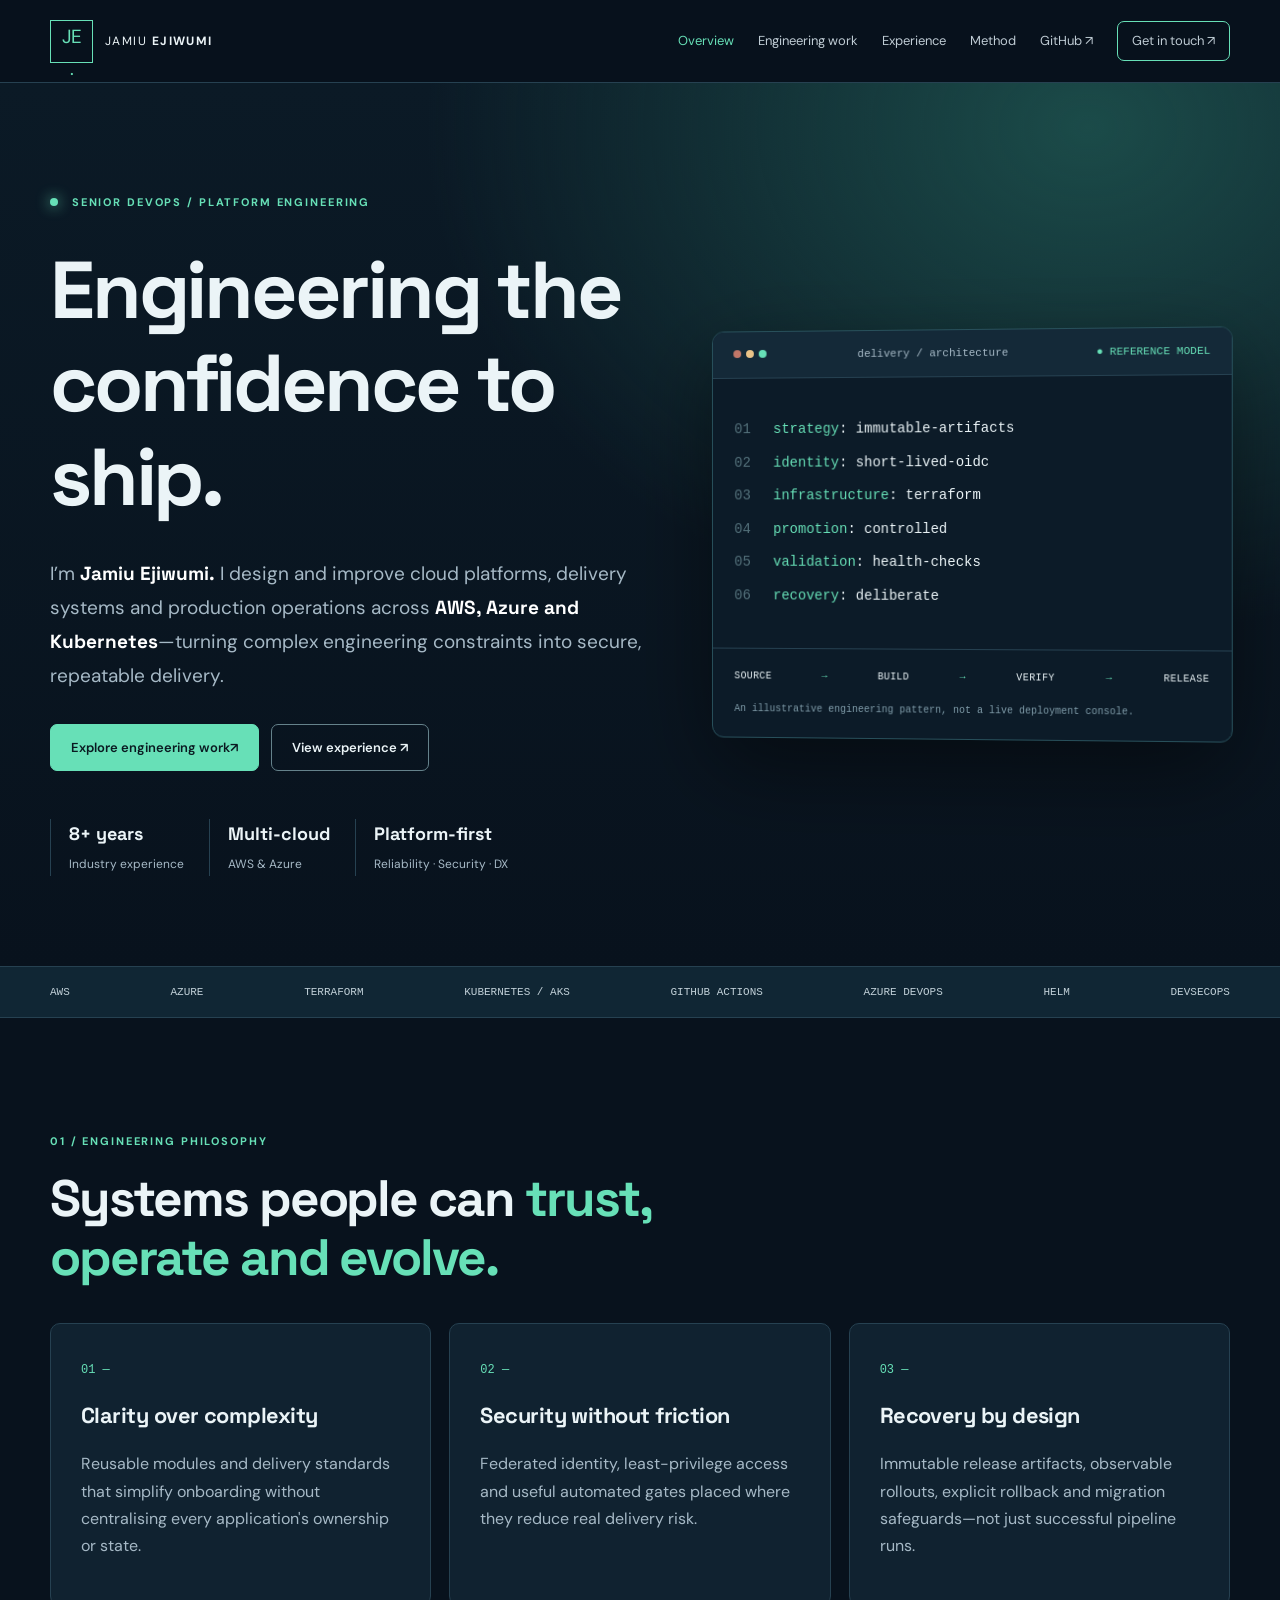
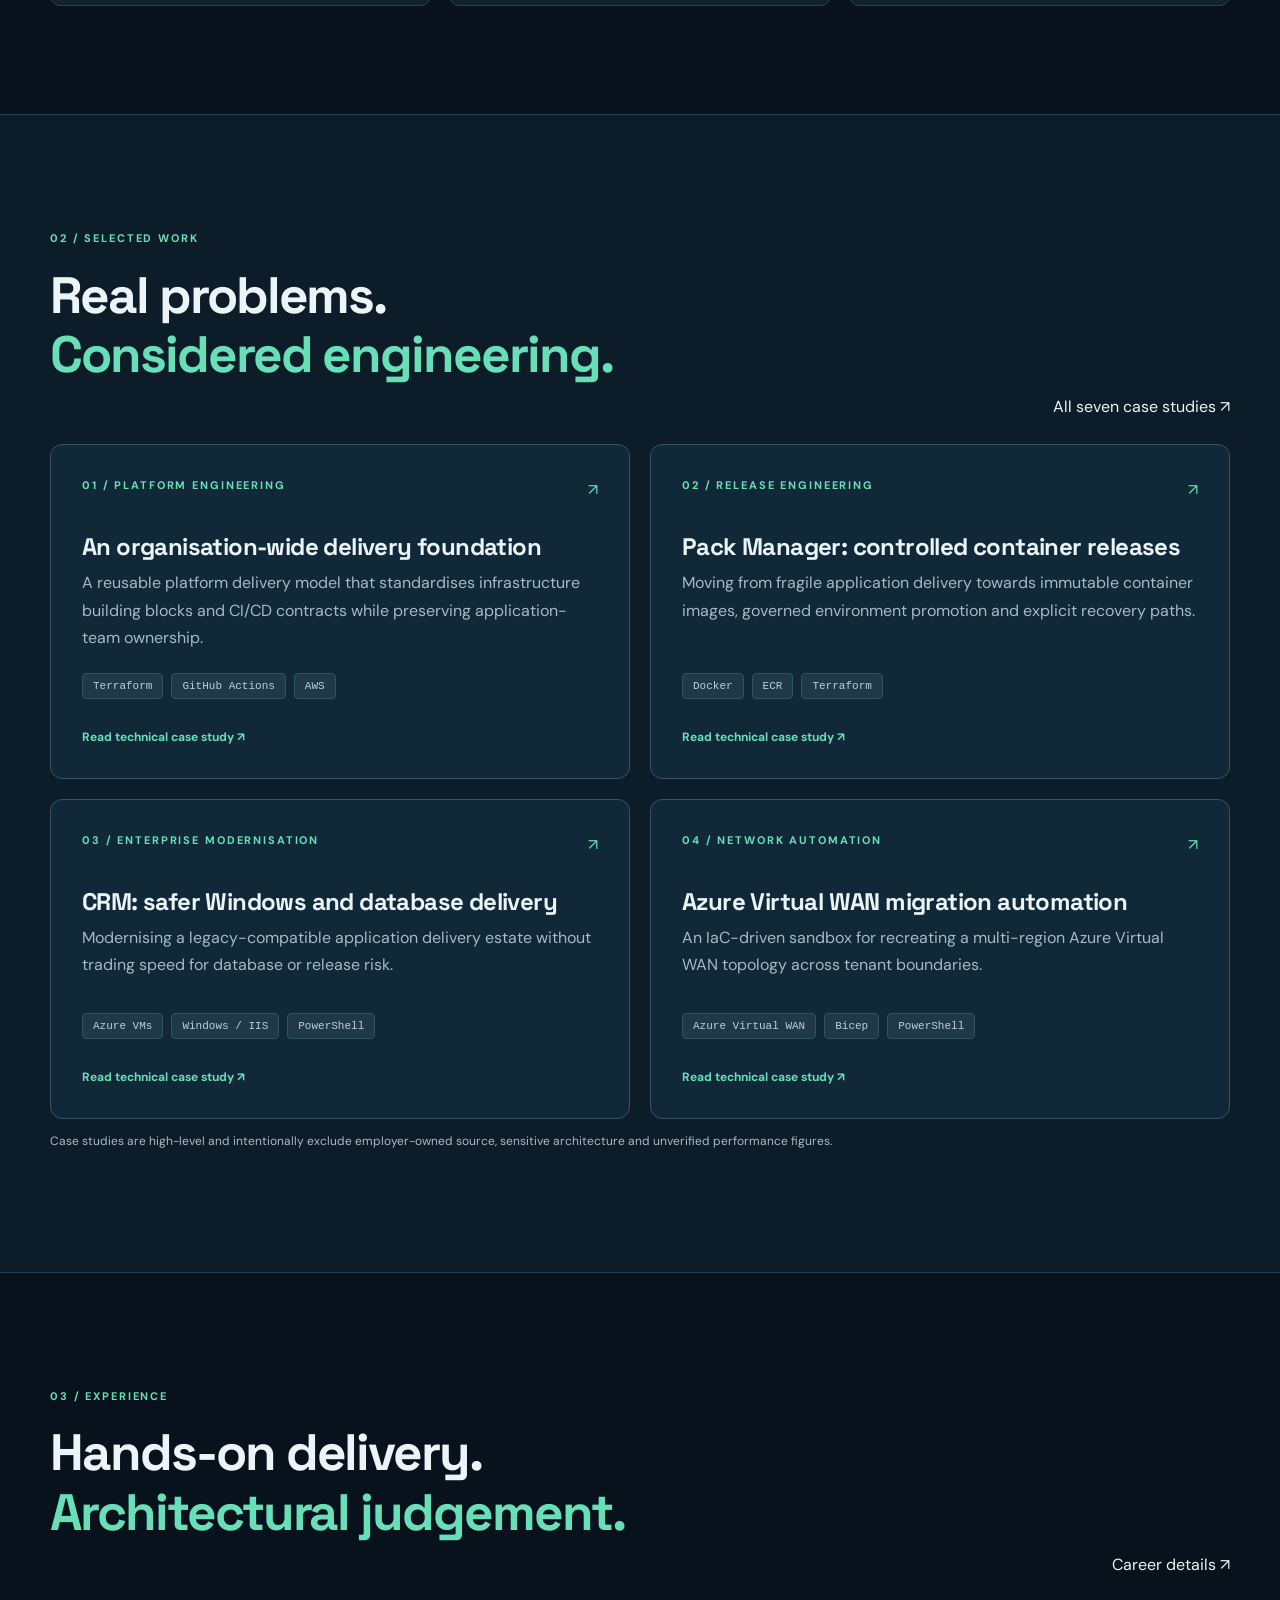
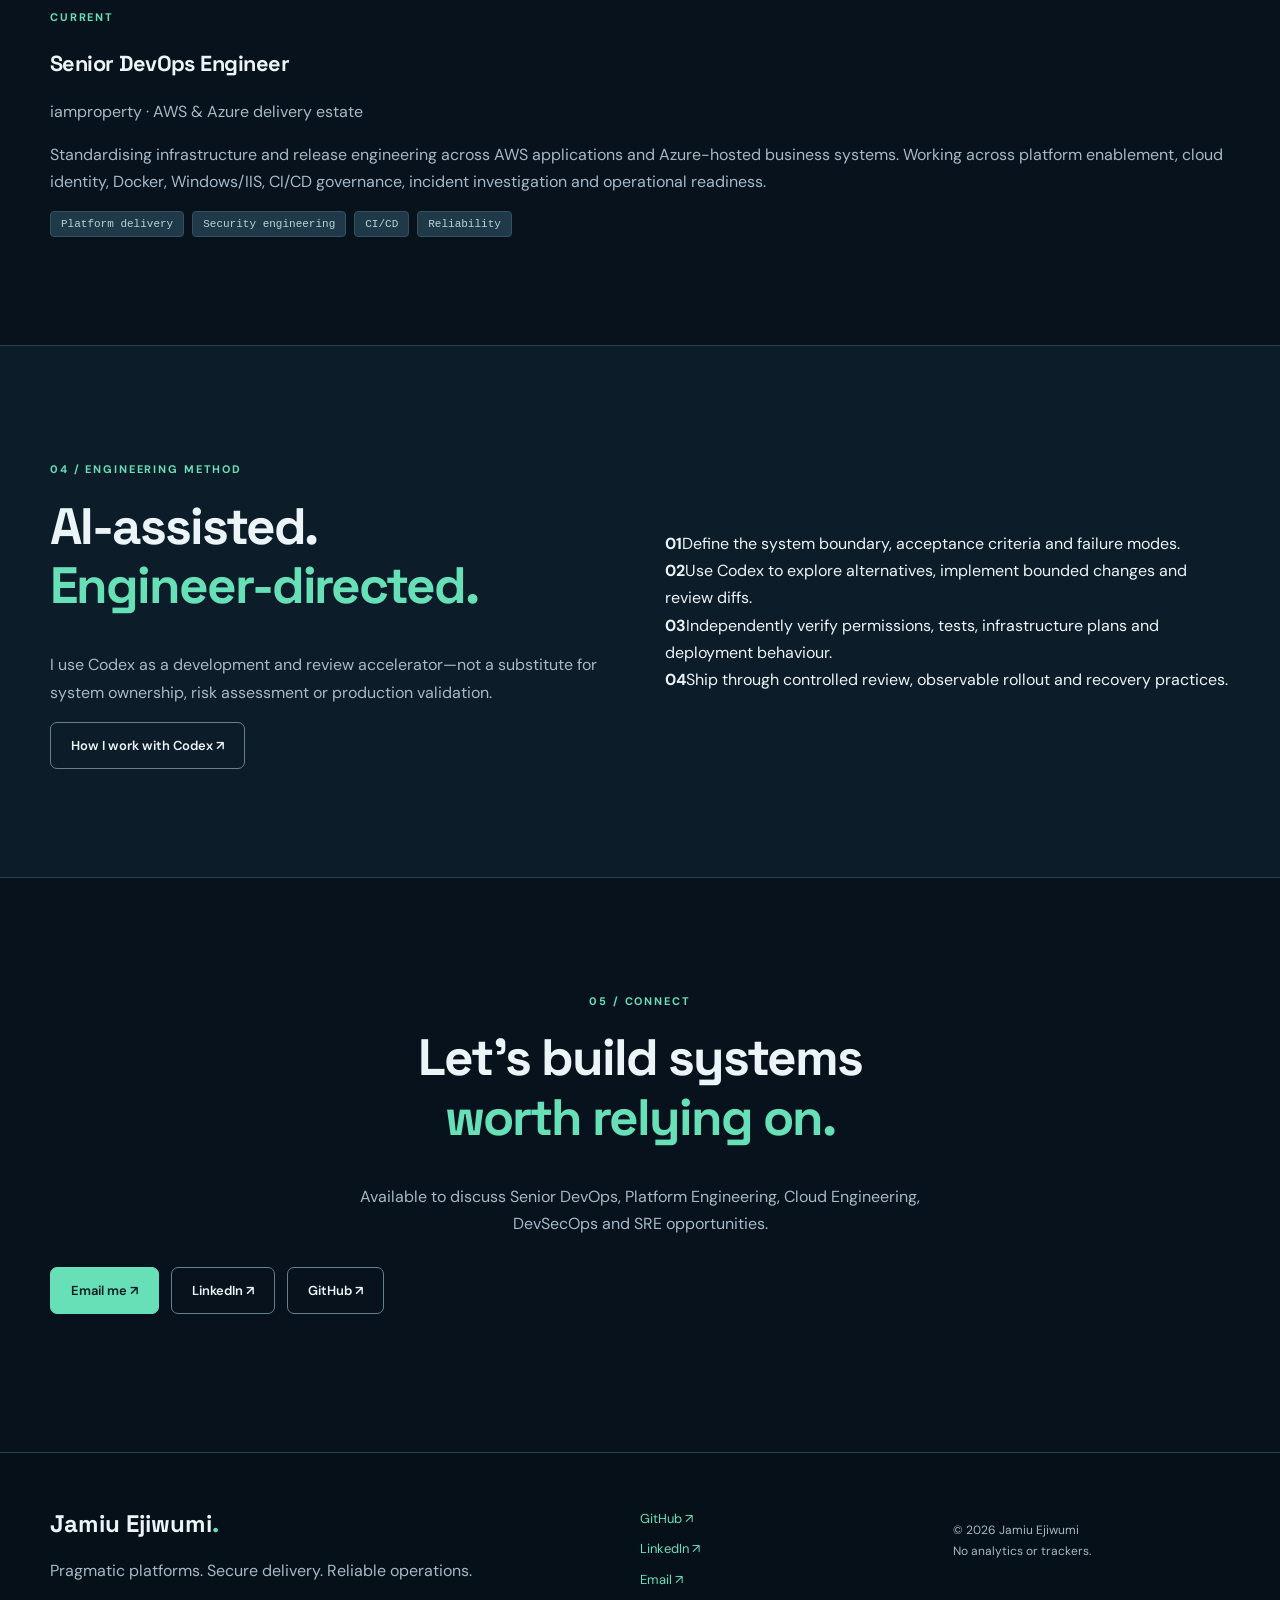
==== index.html @ 9c033316 "build: extract portfolio source files" ====
<!doctype html><html lang="en-GB"><head><meta charset="utf-8"><meta name="viewport" content="width=device-width,initial-scale=1"><meta name="description" content="Senior DevOps and Platform Engineer. AWS, Azure, Kubernetes, Terraform, security, CI/CD and selected engineering case studies."><meta name="theme-color" content="#07111b"><meta property="og:type" content="website"><meta property="og:title" content="Jamiu Ejiwumi | Senior DevOps &amp; Platform Engineer"><meta property="og:description" content="Senior DevOps and Platform Engineer. AWS, Azure, Kubernetes, Terraform, security, CI/CD and selected engineering case studies."><meta property="og:image" content="https://jamiuejiwumi.github.io/jamiu-portfolio/assets/social-card.svg"><meta name="twitter:card" content="summary_large_image"><link rel="icon" type="image/svg+xml" href="assets/favicon.svg"><link rel="canonical" href="https://jamiuejiwumi.github.io/jamiu-portfolio/index.html"><link rel="stylesheet" href="styles.css"><script src="script.js" defer></script><title>Jamiu Ejiwumi | Senior DevOps &amp; Platform Engineer</title><script type="application/ld+json">{"@context": "https://schema.org", "@type": "Person", "name": "Jamiu Ejiwumi", "jobTitle": "Senior DevOps & Platform Engineer", "url": "https://jamiuejiwumi.github.io/jamiu-portfolio/", "sameAs": ["https://github.com/JamiuEjiwumi", "https://www.linkedin.com/in/jamiuejiwumi/"], "knowsAbout": ["AWS", "Azure", "Terraform", "Kubernetes", "Platform Engineering", "CI/CD", "DevSecOps"]}</script></head><body><a class="skip" href="#main">Skip to content</a><header class="header"><div class="container navigation"><a href="index.html" class="identity"><span class="monogram">JE<span class="glyph">.</span></span><span>JAMIU <b>EJIWUMI</b></span></a><button class="menu-toggle" aria-controls="nav" aria-expanded="false" aria-label="Toggle navigation">Menu <span>☰</span></button><nav id="nav" aria-label="Primary navigation"><a class="active" href="index.html">Overview</a><a class="" href="work.html">Engineering work</a><a class="" href="experience.html">Experience</a><a class="" href="method.html">Method</a><a href="https://github.com/JamiuEjiwumi" target="_blank" rel="noopener noreferrer">GitHub ↗</a><a class="nav-contact" href="mailto:jamiu.ejiwumi@gmail.com">Get in touch ↗</a></nav></div></header><main id="main"><div class="ambient"><div class="container hero"><div class="hero-text"><div class="eyebrow"><span class="pulse"></span> SENIOR DEVOPS / PLATFORM ENGINEERING</div><h1>Engineering the <span class="highlight">confidence</span> to ship.</h1><p class="lead">I’m <strong>Jamiu Ejiwumi.</strong> I design and improve cloud platforms, delivery systems and production operations across <strong>AWS, Azure and Kubernetes</strong>—turning complex engineering constraints into secure, repeatable delivery.</p><div class="buttons"><a class="btn primary" href="work.html">Explore engineering work <span>↗</span></a><a class="btn outline" href="experience.html">View experience ↗</a></div><div class="hero-stats"><div><strong>8+ years</strong><span>Industry experience</span></div><div><strong>Multi-cloud</strong><span>AWS & Azure</span></div><div><strong>Platform-first</strong><span>Reliability · Security · DX</span></div></div></div><div class="hero-display" aria-label="Illustrative delivery architecture"><div class="terminal-header"><span class="lights"><i></i><i></i><i></i></span><span>delivery / architecture</span><span class="online">● REFERENCE MODEL</span></div><div class="code-window"><div class="line"><span class="line-no">01</span><span class="teal">strategy</span>: immutable-artifacts</div><div class="line"><span class="line-no">02</span><span class="teal">identity</span>: short-lived-oidc</div><div class="line"><span class="line-no">03</span><span class="teal">infrastructure</span>: terraform</div><div class="line"><span class="line-no">04</span><span class="teal">promotion</span>: controlled</div><div class="line"><span class="line-no">05</span><span class="teal">validation</span>: health-checks</div><div class="line"><span class="line-no">06</span><span class="teal">recovery</span>: deliberate</div></div><div class="flow-line"><span>SOURCE</span><b>→</b><span>BUILD</span><b>→</b><span>VERIFY</span><b>→</b><span>RELEASE</span></div><div class="terminal-caption">An illustrative engineering pattern, not a live deployment console.</div></div></div></div><div class="ticker"><div class="container"><span>AWS</span><span>AZURE</span><span>TERRAFORM</span><span>KUBERNETES / AKS</span><span>GITHUB ACTIONS</span><span>AZURE DEVOPS</span><span>HELM</span><span>DEVSECOPS</span></div></div><section class="section container"><div class="section-top"><span class="section-count">01 / ENGINEERING PHILOSOPHY</span><h2>Systems people can <em>trust, operate and evolve.</em></h2></div><div class="three-values"><div><span class="value-num">01 —</span><h3>Clarity over complexity</h3><p>Reusable modules and delivery standards that simplify onboarding without centralising every application's ownership or state.</p></div><div><span class="value-num">02 —</span><h3>Security without friction</h3><p>Federated identity, least-privilege access and useful automated gates placed where they reduce real delivery risk.</p></div><div><span class="value-num">03 —</span><h3>Recovery by design</h3><p>Immutable release artifacts, observable rollouts, explicit rollback and migration safeguards—not just successful pipeline runs.</p></div></div></section><section class="section section-contrast"><div class="container"><div class="section-headline"><div><span class="section-count">02 / SELECTED WORK</span><h2>Real problems.<br><em>Considered engineering.</em></h2></div><a class="text-link" href="work.html">All seven case studies ↗</a></div><div class="work-grid"><a href="work.html#platform" class="work-card"><div class="card-top"><span class="label">01 / PLATFORM ENGINEERING</span><span class="arrow">↗</span></div><h3>An organisation-wide delivery foundation</h3><p>A reusable platform delivery model that standardises infrastructure building blocks and CI/CD contracts while preserving application-team ownership.</p><div class="tags"><span>Terraform</span><span>GitHub Actions</span><span>AWS</span></div><span class="view-link">Read technical case study <span>↗</span></span></a><a href="work.html#packmanager" class="work-card"><div class="card-top"><span class="label">02 / RELEASE ENGINEERING</span><span class="arrow">↗</span></div><h3>Pack Manager: controlled container releases</h3><p>Moving from fragile application delivery towards immutable container images, governed environment promotion and explicit recovery paths.</p><div class="tags"><span>Docker</span><span>ECR</span><span>Terraform</span></div><span class="view-link">Read technical case study <span>↗</span></span></a><a href="work.html#crm" class="work-card"><div class="card-top"><span class="label">03 / ENTERPRISE MODERNISATION</span><span class="arrow">↗</span></div><h3>CRM: safer Windows and database delivery</h3><p>Modernising a legacy-compatible application delivery estate without trading speed for database or release risk.</p><div class="tags"><span>Azure VMs</span><span>Windows / IIS</span><span>PowerShell</span></div><span class="view-link">Read technical case study <span>↗</span></span></a><a href="work.html#vwan" class="work-card"><div class="card-top"><span class="label">04 / NETWORK AUTOMATION</span><span class="arrow">↗</span></div><h3>Azure Virtual WAN migration automation</h3><p>An IaC-driven sandbox for recreating a multi-region Azure Virtual WAN topology across tenant boundaries.</p><div class="tags"><span>Azure Virtual WAN</span><span>Bicep</span><span>PowerShell</span></div><span class="view-link">Read technical case study <span>↗</span></span></a></div><p class="note">Case studies are high-level and intentionally exclude employer-owned source, sensitive architecture and unverified performance figures.</p></div></section><section class="section container"><div class="section-headline"><div><span class="section-count">03 / EXPERIENCE</span><h2>Hands-on delivery.<br><em>Architectural judgement.</em></h2></div><a href="experience.html" class="text-link">Career details ↗</a></div><div class="experience-feature"><div><span class="micro">CURRENT</span><h3>Senior DevOps Engineer</h3><p class="subdued">iamproperty · AWS & Azure delivery estate</p></div><div><p>Standardising infrastructure and release engineering across AWS applications and Azure-hosted business systems. Working across platform enablement, cloud identity, Docker, Windows/IIS, CI/CD governance, incident investigation and operational readiness.</p><div class="tags"><span>Platform delivery</span><span>Security engineering</span><span>CI/CD</span><span>Reliability</span></div></div></div></section><section class="section section-contrast"><div class="container split-section"><div><span class="section-count">04 / ENGINEERING METHOD</span><h2>AI-assisted.<br><em>Engineer-directed.</em></h2><p class="lead-small">I use Codex as a development and review accelerator—not a substitute for system ownership, risk assessment or production validation.</p><a class="btn outline" href="method.html">How I work with Codex ↗</a></div><div class="process-steps"><div><b>01</b><span>Define the system boundary, acceptance criteria and failure modes.</span></div><div><b>02</b><span>Use Codex to explore alternatives, implement bounded changes and review diffs.</span></div><div><b>03</b><span>Independently verify permissions, tests, infrastructure plans and deployment behaviour.</span></div><div><b>04</b><span>Ship through controlled review, observable rollout and recovery practices.</span></div></div></div></section><section class="section container cta"><span class="section-count">05 / CONNECT</span><h2>Let's build systems<br><em>worth relying on.</em></h2><p>Available to discuss Senior DevOps, Platform Engineering, Cloud Engineering, DevSecOps and SRE opportunities.</p><div class="buttons"><a class="btn primary" href="mailto:jamiu.ejiwumi@gmail.com">Email me ↗</a><a class="btn outline" href="https://www.linkedin.com/in/jamiuejiwumi/" target="_blank" rel="noopener noreferrer">LinkedIn ↗</a><a class="btn outline" href="https://github.com/JamiuEjiwumi" target="_blank" rel="noopener noreferrer">GitHub ↗</a></div></section></main><footer class="footer"><div class="container foot-grid"><div><a href="index.html" class="foot-brand">Jamiu Ejiwumi<span class="glyph">.</span></a><p>Pragmatic platforms. Secure delivery. Reliable operations.</p></div><div class="foot-links"><a href="https://github.com/JamiuEjiwumi" target="_blank" rel="noopener noreferrer">GitHub ↗</a><a href="https://www.linkedin.com/in/jamiuejiwumi/" target="_blank" rel="noopener noreferrer">LinkedIn ↗</a><a href="mailto:jamiu.ejiwumi@gmail.com">Email ↗</a></div><p class="foot-end">© <span id="year">2026</span> Jamiu Ejiwumi<br>No analytics or trackers.</p></div></footer></body></html>
---- styles.css ----
@import url('https://fonts.googleapis.com/css2?family=DM+Sans:wght@400;500;600;700&family=Space+Grotesk:wght@400;500;600;700&display=swap');
:root{--bg:#08121d;--bg2:#0d1c29;--panel:#112435;--line:#264151;--text:#ebf4f7;--muted:#a6b9c6;--accent:#67e0b7;--gold:#eac388}*{box-sizing:border-box}html{scroll-behavior:smooth}body{margin:0;color:var(--text);background:var(--bg);font:16px/1.7 'DM Sans',Arial,sans-serif}a{color:inherit;text-decoration:none}a:focus-visible,button:focus-visible{outline:3px solid var(--accent);outline-offset:4px}p{color:var(--muted)}h1,h2,h3,strong{font-family:'Space Grotesk',sans-serif}h1,h2,h3{line-height:1.16;letter-spacing:-.04em}h1{font-size:clamp(3.25rem,6.3vw,6.5rem);margin:.4em 0}h2{font-size:clamp(2.1rem,4vw,4rem);margin:.3em 0 .7em}h3{font-size:1.36rem;letter-spacing:-.025em}em{font-style:normal;color:var(--accent)}.container{width:min(1180px,calc(100% - 48px));margin:auto}.skip{position:absolute;left:-9999px}.skip:focus{left:20px;top:10px;background:white;color:#111;z-index:100}.header{position:sticky;top:0;z-index:12;background:#08121df0;backdrop-filter:blur(18px);border-bottom:1px solid var(--line)}.navigation{min-height:82px;display:flex;align-items:center;justify-content:space-between;gap:22px}.identity{display:flex;align-items:center;gap:12px;font-size:12px;letter-spacing:.12em}.monogram{display:grid;place-items:center;width:43px;height:43px;border:1px solid var(--accent);color:var(--accent);font-size:19px;letter-spacing:-.06em}.glyph{color:var(--accent)}nav{display:flex;align-items:center;gap:24px}nav a{font-size:13px;color:#bfccd4}nav a:hover,nav a.active{color:var(--accent)}.nav-contact{border:1px solid var(--accent);border-radius:7px;padding:8px 14px}.menu-toggle{display:none}.ambient{background:radial-gradient(ellipse at 85% 5%,#1b4b49 0,transparent 43%),linear-gradient(180deg,#0b1a26,#08121d)}.hero{padding:110px 0 90px;display:grid;grid-template-columns:1.08fr .92fr;align-items:center;gap:45px}.lead{font-size:19px;max-width:660px;line-height:1.8}.lead strong{color:white}.eyebrow,.section-count,.micro,.label{font-size:11px;font-weight:700;letter-spacing:.17em;color:var(--accent)}.pulse{display:inline-block;width:8px;height:8px;border-radius:100%;background:var(--accent);margin-right:9px;box-shadow:0 0 14px var(--accent)}.buttons{display:flex;align-items:center;gap:12px;flex-wrap:wrap;margin:30px 0}.btn{display:inline-flex;align-items:center;justify-content:center;min-height:47px;padding:12px 20px;border-radius:7px;font:600 13px 'DM Sans';cursor:pointer;transition:transform .2s}.btn:hover{transform:translateY(-2px)}.primary{background:var(--accent);color:#0a1a21;border:1px solid var(--accent)}.outline{border:1px solid #65828b;color:var(--text);background:transparent}.hero-stats{display:flex;gap:25px;margin-top:48px;flex-wrap:wrap}.hero-stats>div{border-left:1px solid var(--line);padding-left:18px}.hero-stats strong{display:block;font-size:18px}.hero-stats span{font-size:12px;color:var(--muted)}.hero-display{border:1px solid #28505b;background:#0c1b28;box-shadow:0 30px 90px #0007;border-radius:12px;overflow:hidden;transform:perspective(1400px) rotateY(-4deg)}.terminal-header{display:flex;justify-content:space-between;gap:10px;padding:17px 21px;background:#142938;border-bottom:1px solid var(--line);font:11px monospace;color:var(--muted)}.lights i{display:inline-block;background:#c17668;width:8px;height:8px;border-radius:50%;margin-right:5px}.lights i:nth-child(2){background:var(--gold)}.lights i:nth-child(3){background:var(--accent)}.online{color:var(--accent)}.code-window{padding:35px 22px;font:14px/2.4 monospace}.line-no{color:#54717b;margin-right:23px}.teal{color:var(--accent)}.flow-line{border-top:1px solid var(--line);padding:22px;display:flex;justify-content:space-between;font:10px monospace;letter-spacing:.04em}.flow-line b{color:var(--accent)}.terminal-caption{padding:0 22px 23px;font:10px monospace;color:#7f9ba8}.ticker{background:#102634;border-block:1px solid var(--line)}.ticker .container{display:flex;justify-content:space-between;gap:20px;flex-wrap:wrap;padding:19px 0;font:11px monospace;color:#c1d0d8}.section{padding-block:108px}.section-top{max-width:770px}.three-values,.capability-grid,.credential-grid{display:grid;grid-template-columns:repeat(3,1fr);gap:18px}.three-values>div,.capability-grid>div,.credential-feature{padding:30px;border:1px solid var(--line);background:#102230;border-radius:10px}.value-num{font:12px monospace;color:var(--accent)}.section-contrast{background:var(--bg2);border-block:1px solid var(--line)}.section-headline{display:flex;justify-content:space-between;align-items:end;gap:30px;margin-bottom:24px}.work-grid{display:grid;grid-template-columns:repeat(2,minmax(0,1fr));gap:20px}.work-card{background:#112839;border:1px solid #355364;border-radius:12px;padding:31px;min-height:320px;display:flex;flex-direction:column;transition:transform .2s,border-color .2s}.work-card:hover{transform:translateY(-5px);border-color:var(--accent)}.card-top{display:flex;justify-content:space-between}.arrow,.view-link{color:var(--accent)}.work-card h3{font-size:24px;margin:30px 0 8px}.work-card p{margin:0 0 22px}.tags{display:flex;gap:8px;flex-wrap:wrap;margin-top:auto}.tags span{font:11px monospace;background:#203949;color:#b6d3d8;border:1px solid #31535c;border-radius:4px;padding:6px 10px}.view-link{display:block;margin-top:28px;font-size:12px;font-weight:700}.split-section{display:grid;grid-template-columns:1fr 1fr;gap:50px;align-items:center}.check-list>div{padding:17px 0;border-bottom:1px solid var(--line);display:flex;gap:17px}.check-list b{color:var(--accent)}.cta{text-align:center}.cta p{max-width:620px;margin-inline:auto}.footer{border-top:1px solid var(--line);background:#061019;padding:55px 0}.foot-grid{display:grid;grid-template-columns:2fr 1fr 1fr;gap:35px}.foot-brand{font:700 24px 'Space Grotesk'}.foot-links{display:flex;flex-direction:column;gap:8px}.foot-links a{color:var(--accent);font-size:13px}.foot-end{font-size:12px}.page-banner{padding-block:115px 65px}.page-banner p{font-size:19px;max-width:800px}.case-index{display:grid;grid-template-columns:1fr 1fr;gap:8px;padding-bottom:55px}.case-index a{border-bottom:1px solid var(--line);padding:14px 0;color:#d7e4eb;font-size:14px}.case-index span{color:var(--accent);margin-right:16px;font:11px monospace}.deep-cases{padding-bottom:85px}.deep-case{padding:65px 0;border-top:1px solid var(--line);display:grid;grid-template-columns:235px 1fr;gap:40px;scroll-margin-top:95px}.case-sidebar{display:flex;flex-direction:column;gap:16px}.case-status{font-size:11px;color:var(--gold)}.case-main h2{font-size:clamp(2rem,3vw,3.1rem)}.case-summary{font-size:19px}.case-two{display:grid;grid-template-columns:1fr 1.3fr;gap:36px;margin-top:35px}.case-two ul,.exp-body ul{padding-left:18px;color:var(--muted)}li{padding-bottom:8px}.case-result{padding:23px;background:#143629;border-left:3px solid var(--accent);margin:30px 0}.case-result span{color:var(--accent);font-size:10px;letter-spacing:.12em}.case-result p{color:#e4f4eb;margin:8px 0 0}.deep-case blockquote{border-left:2px solid #45606d;margin:25px 0;padding-left:21px;color:#e0edf3;font-size:20px}.privacy,.career-note{padding:30px;background:#142735;border:1px solid var(--line)}.experience-long{padding-bottom:80px}.experience-long article{display:grid;grid-template-columns:290px 1fr;gap:40px;padding:39px 0;border-top:1px solid var(--line)}.experience-date h2{font-size:24px;margin:12px 0}.experience-date p{margin:2px 0}.exp-body h3{margin-top:0}.credential-grid{grid-template-columns:repeat(2,1fr)}.credential-feature h3{font-size:24px}.credential-feature a{color:var(--accent);font-size:13px}.method-grid{display:grid;grid-template-columns:repeat(3,1fr);gap:16px}.method-grid>div{padding:30px;border:1px solid var(--line);background:#102737}.method-grid>div>span{color:var(--accent);font:11px monospace}.architecture{display:flex;align-items:center;gap:10px;justify-content:space-between;flex-wrap:wrap}.arch-stage{flex:1;min-width:150px;padding:24px;background:#122a39;border:1px solid var(--line);border-radius:7px}.arch-stage strong,.arch-stage span{display:block}.arch-stage span{font-size:12px;color:var(--muted)}.arch-arrow{color:var(--accent)}.note,.caveat{font-size:12px;color:#a9bbc5}.print-body{max-width:920px;padding-bottom:100px}.print-body h2{font-size:23px;margin-top:33px}.print-body h3{font-size:18px}.menu-toggle{border:1px solid var(--line);background:transparent;color:var(--text);padding:8px 13px;border-radius:5px}@media(max-width:900px){.hero,.split-section,.deep-case,.experience-long article{grid-template-columns:1fr}.hero{padding-top:70px}.hero-display{transform:none}.three-values,.capability-grid,.method-grid{grid-template-columns:repeat(2,1fr)}.deep-case{gap:12px}.case-sidebar{flex-direction:row;justify-content:space-between}.foot-grid{grid-template-columns:1fr 1fr}}@media(max-width:670px){.container{width:min(100% - 34px,1180px)}h1{font-size:clamp(2.9rem,11vw,4rem)}.navigation{min-height:68px}.menu-toggle{display:block}nav{display:none;position:absolute;left:0;right:0;top:68px;flex-direction:column;align-items:stretch;gap:0;background:#0b1b29;padding:10px 20px 20px;border-bottom:1px solid var(--line)}nav.open{display:flex}nav a{padding:11px}.hero{padding:55px 0}.section{padding-block:65px}.hero-stats{gap:15px}.three-values,.capability-grid,.method-grid,.credential-grid,.work-grid,.case-index,.case-two,.foot-grid{grid-template-columns:1fr}.section-headline{display:block}.page-banner{padding-block:70px 35px}.code-window{font-size:11px}.hero-display{max-width:100%}.terminal-header{font-size:9px}.foot-grid{gap:12px}.ticker .container{justify-content:flex-start}}@media(prefers-reduced-motion:reduce){*,*:before,*:after{scroll-behavior:auto!important;transition:none!important}}@media print{*{color:#111!important;box-shadow:none!important;background:white!important}.header,.footer,.no-print,.menu-toggle{display:none!important}.container{width:100%}.page-banner{padding:0}.print-body{padding:0}.print-body h2{margin-top:20px}p,li{font-size:10.5pt}h1{font-size:28pt}h2{font-size:15pt}a{text-decoration:none}}
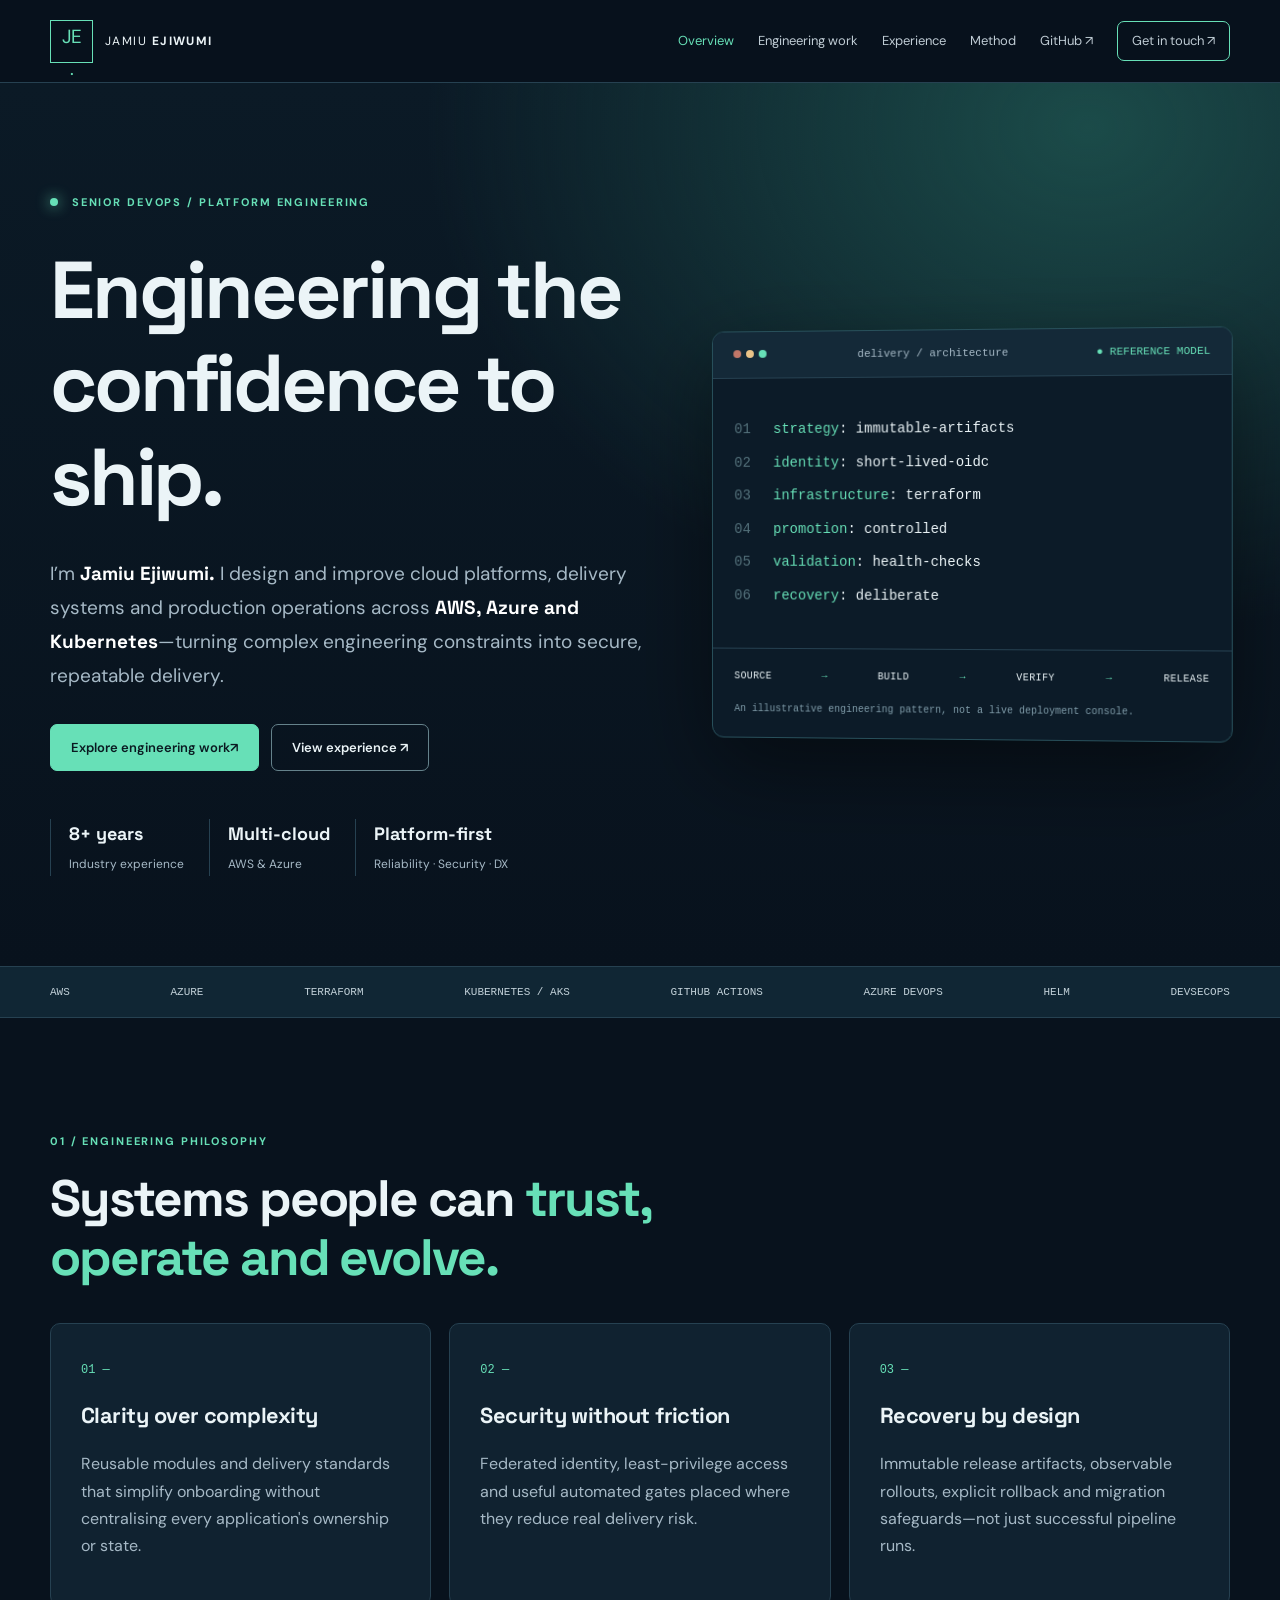
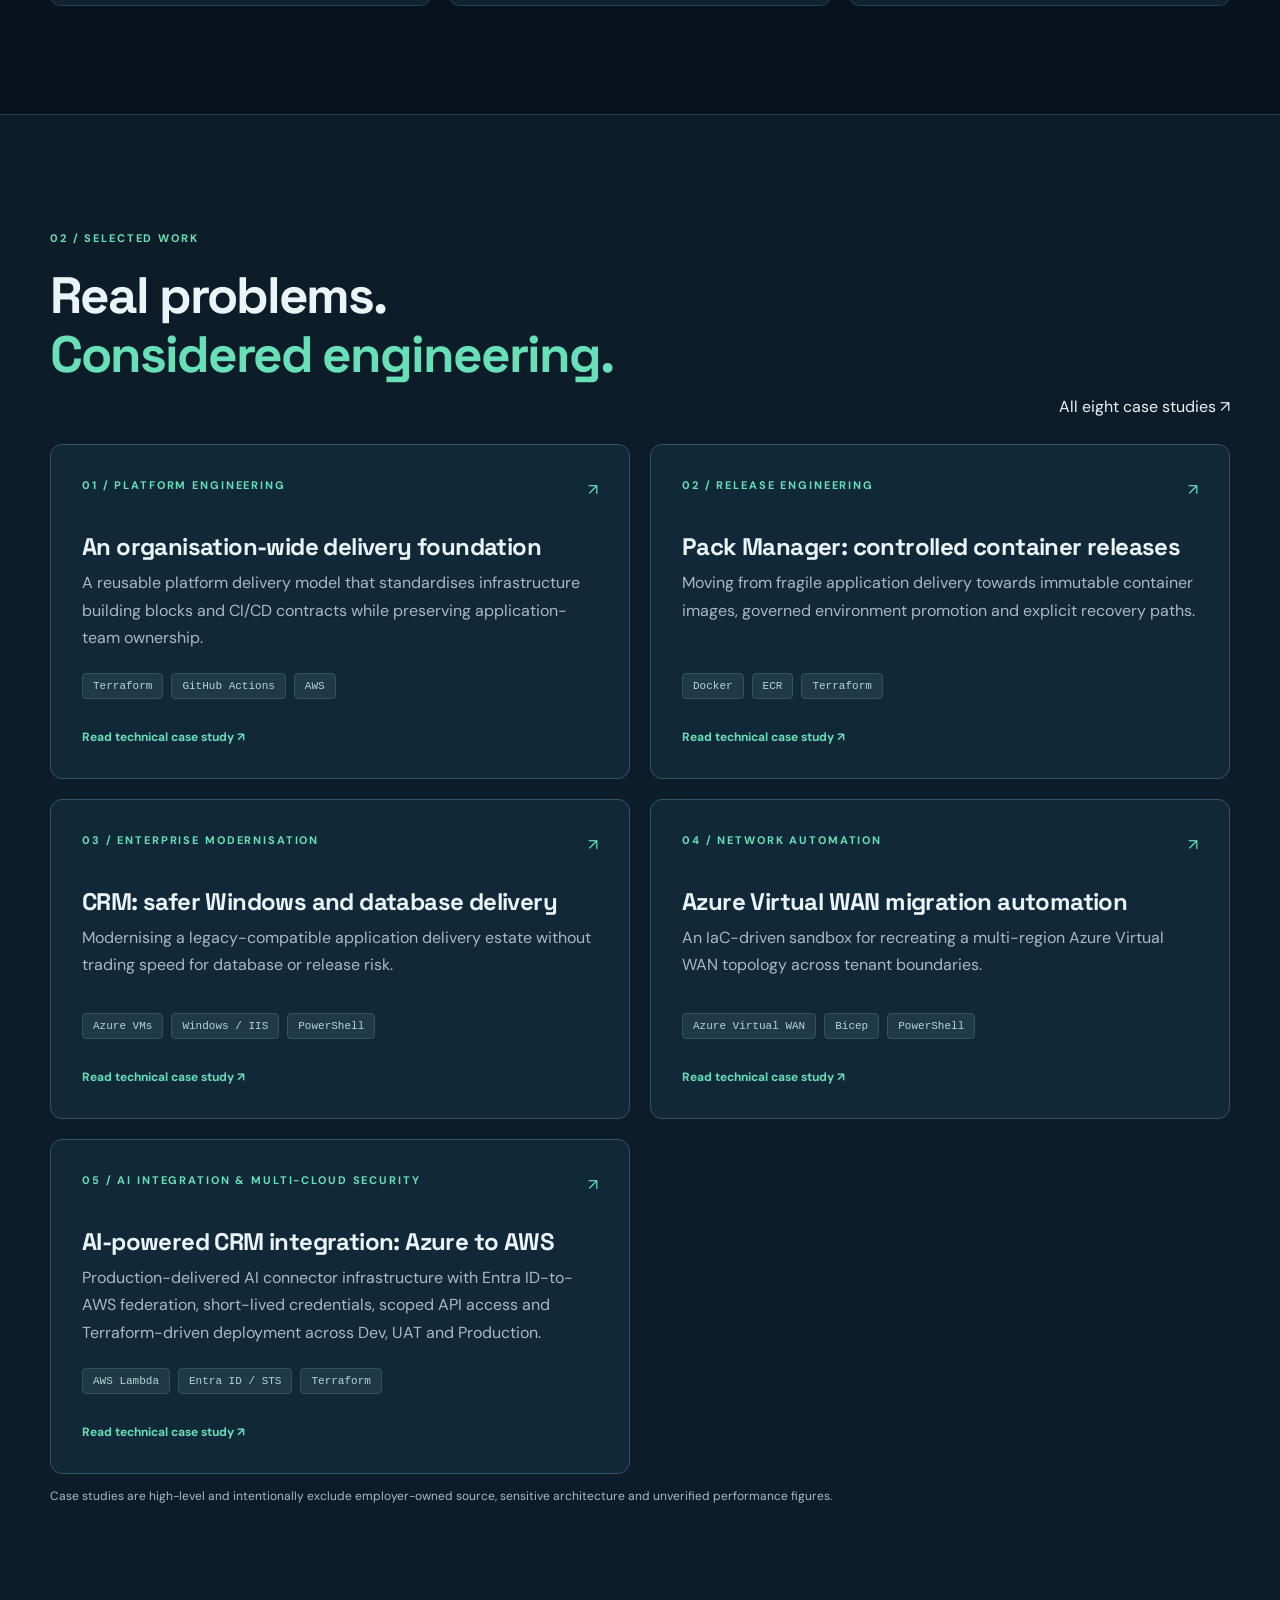
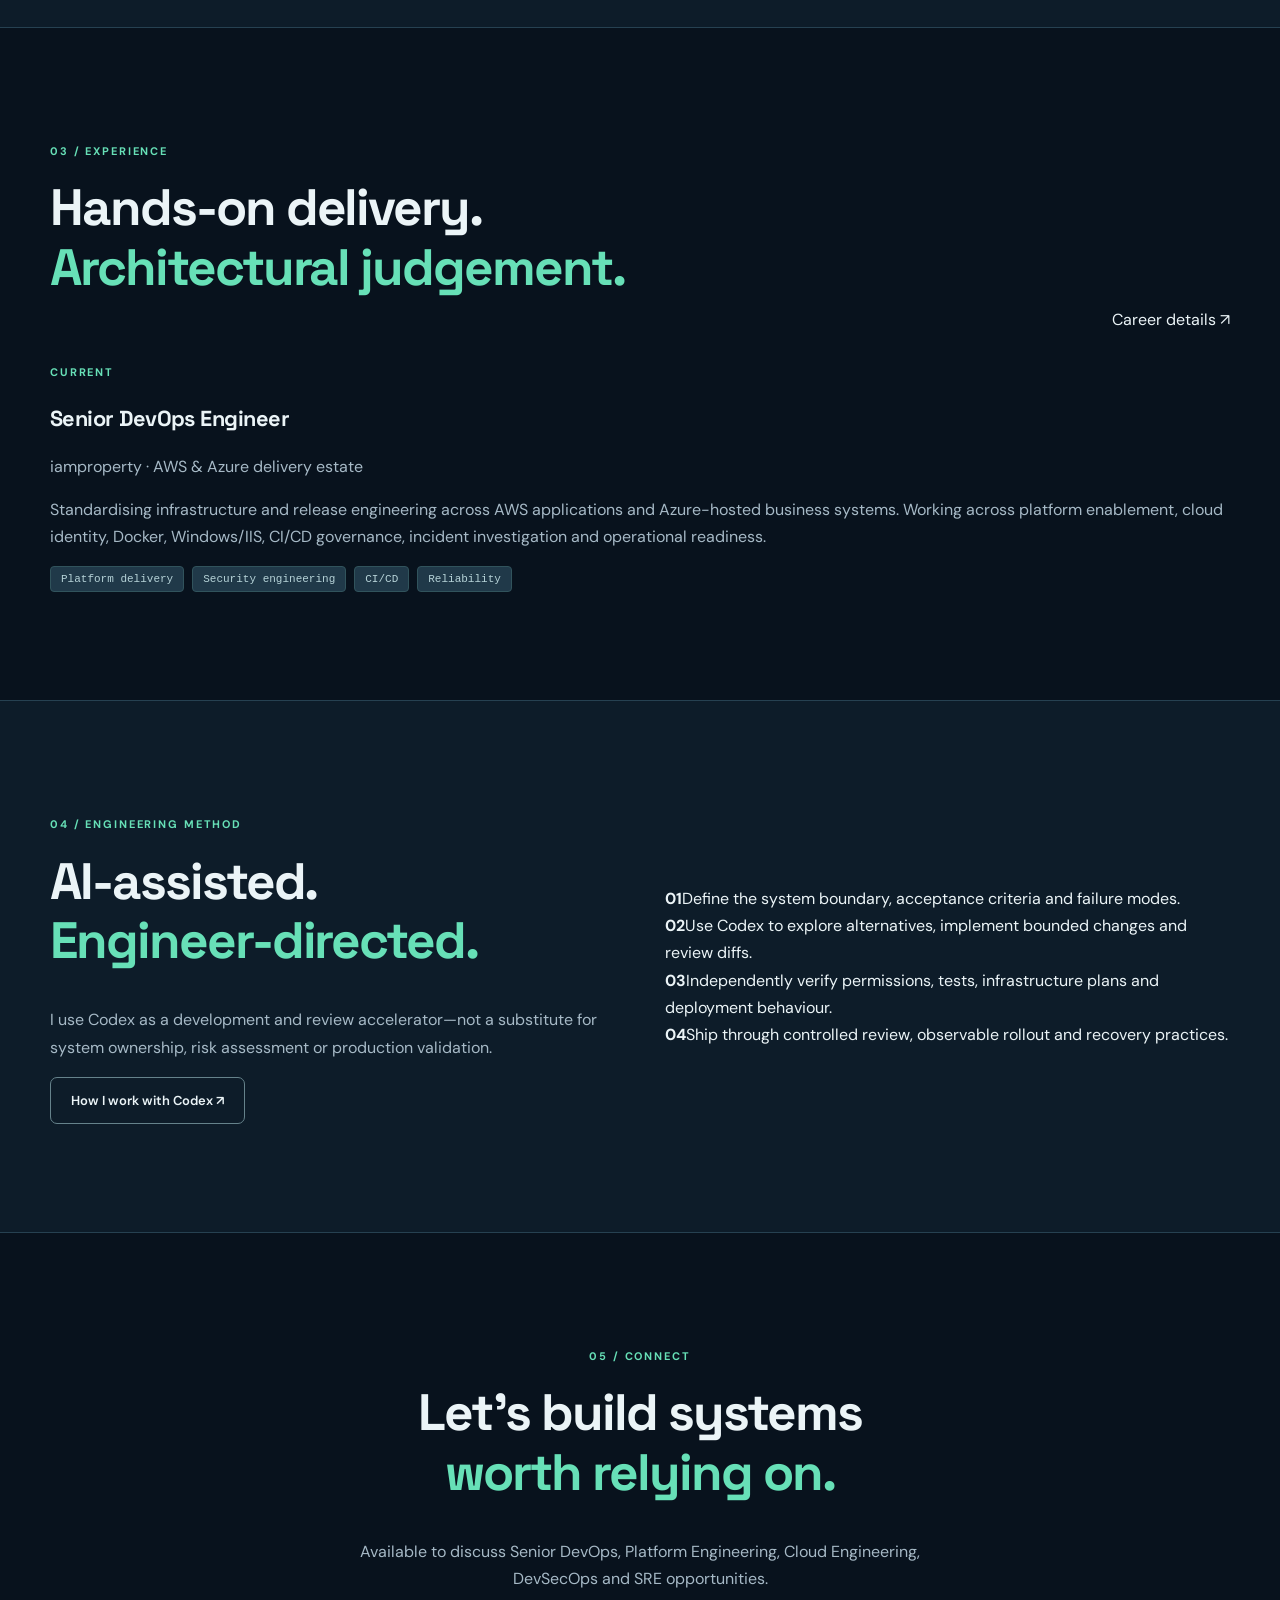
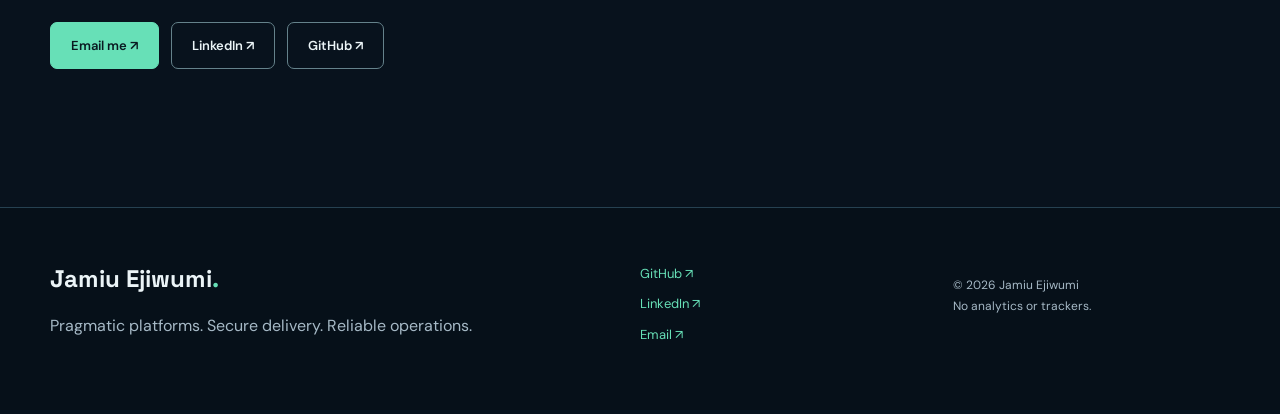
==== commit 5a8d7ee7: "feat: highlight multi-cloud AI CRM integration project" ====
--- a/index.html
+++ b/index.html
@@ -1 +1 @@
-<!doctype html><html lang="en-GB"><head><meta charset="utf-8"><meta name="viewport" content="width=device-width,initial-scale=1"><meta name="description" content="Senior DevOps and Platform Engineer. AWS, Azure, Kubernetes, Terraform, security, CI/CD and selected engineering case studies."><meta name="theme-color" content="#07111b"><meta property="og:type" content="website"><meta property="og:title" content="Jamiu Ejiwumi | Senior DevOps &amp; Platform Engineer"><meta property="og:description" content="Senior DevOps and Platform Engineer. AWS, Azure, Kubernetes, Terraform, security, CI/CD and selected engineering case studies."><meta property="og:image" content="https://jamiuejiwumi.github.io/jamiu-portfolio/assets/social-card.svg"><meta name="twitter:card" content="summary_large_image"><link rel="icon" type="image/svg+xml" href="assets/favicon.svg"><link rel="canonical" href="https://jamiuejiwumi.github.io/jamiu-portfolio/index.html"><link rel="stylesheet" href="styles.css"><script src="script.js" defer></script><title>Jamiu Ejiwumi | Senior DevOps &amp; Platform Engineer</title><script type="application/ld+json">{"@context": "https://schema.org", "@type": "Person", "name": "Jamiu Ejiwumi", "jobTitle": "Senior DevOps & Platform Engineer", "url": "https://jamiuejiwumi.github.io/jamiu-portfolio/", "sameAs": ["https://github.com/JamiuEjiwumi", "https://www.linkedin.com/in/jamiuejiwumi/"], "knowsAbout": ["AWS", "Azure", "Terraform", "Kubernetes", "Platform Engineering", "CI/CD", "DevSecOps"]}</script></head><body><a class="skip" href="#main">Skip to content</a><header class="header"><div class="container navigation"><a href="index.html" class="identity"><span class="monogram">JE<span class="glyph">.</span></span><span>JAMIU <b>EJIWUMI</b></span></a><button class="menu-toggle" aria-controls="nav" aria-expanded="false" aria-label="Toggle navigation">Menu <span>☰</span></button><nav id="nav" aria-label="Primary navigation"><a class="active" href="index.html">Overview</a><a class="" href="work.html">Engineering work</a><a class="" href="experience.html">Experience</a><a class="" href="method.html">Method</a><a href="https://github.com/JamiuEjiwumi" target="_blank" rel="noopener noreferrer">GitHub ↗</a><a class="nav-contact" href="mailto:jamiu.ejiwumi@gmail.com">Get in touch ↗</a></nav></div></header><main id="main"><div class="ambient"><div class="container hero"><div class="hero-text"><div class="eyebrow"><span class="pulse"></span> SENIOR DEVOPS / PLATFORM ENGINEERING</div><h1>Engineering the <span class="highlight">confidence</span> to ship.</h1><p class="lead">I’m <strong>Jamiu Ejiwumi.</strong> I design and improve cloud platforms, delivery systems and production operations across <strong>AWS, Azure and Kubernetes</strong>—turning complex engineering constraints into secure, repeatable delivery.</p><div class="buttons"><a class="btn primary" href="work.html">Explore engineering work <span>↗</span></a><a class="btn outline" href="experience.html">View experience ↗</a></div><div class="hero-stats"><div><strong>8+ years</strong><span>Industry experience</span></div><div><strong>Multi-cloud</strong><span>AWS & Azure</span></div><div><strong>Platform-first</strong><span>Reliability · Security · DX</span></div></div></div><div class="hero-display" aria-label="Illustrative delivery architecture"><div class="terminal-header"><span class="lights"><i></i><i></i><i></i></span><span>delivery / architecture</span><span class="online">● REFERENCE MODEL</span></div><div class="code-window"><div class="line"><span class="line-no">01</span><span class="teal">strategy</span>: immutable-artifacts</div><div class="line"><span class="line-no">02</span><span class="teal">identity</span>: short-lived-oidc</div><div class="line"><span class="line-no">03</span><span class="teal">infrastructure</span>: terraform</div><div class="line"><span class="line-no">04</span><span class="teal">promotion</span>: controlled</div><div class="line"><span class="line-no">05</span><span class="teal">validation</span>: health-checks</div><div class="line"><span class="line-no">06</span><span class="teal">recovery</span>: deliberate</div></div><div class="flow-line"><span>SOURCE</span><b>→</b><span>BUILD</span><b>→</b><span>VERIFY</span><b>→</b><span>RELEASE</span></div><div class="terminal-caption">An illustrative engineering pattern, not a live deployment console.</div></div></div></div><div class="ticker"><div class="container"><span>AWS</span><span>AZURE</span><span>TERRAFORM</span><span>KUBERNETES / AKS</span><span>GITHUB ACTIONS</span><span>AZURE DEVOPS</span><span>HELM</span><span>DEVSECOPS</span></div></div><section class="section container"><div class="section-top"><span class="section-count">01 / ENGINEERING PHILOSOPHY</span><h2>Systems people can <em>trust, operate and evolve.</em></h2></div><div class="three-values"><div><span class="value-num">01 —</span><h3>Clarity over complexity</h3><p>Reusable modules and delivery standards that simplify onboarding without centralising every application's ownership or state.</p></div><div><span class="value-num">02 —</span><h3>Security without friction</h3><p>Federated identity, least-privilege access and useful automated gates placed where they reduce real delivery risk.</p></div><div><span class="value-num">03 —</span><h3>Recovery by design</h3><p>Immutable release artifacts, observable rollouts, explicit rollback and migration safeguards—not just successful pipeline runs.</p></div></div></section><section class="section section-contrast"><div class="container"><div class="section-headline"><div><span class="section-count">02 / SELECTED WORK</span><h2>Real problems.<br><em>Considered engineering.</em></h2></div><a class="text-link" href="work.html">All seven case studies ↗</a></div><div class="work-grid"><a href="work.html#platform" class="work-card"><div class="card-top"><span class="label">01 / PLATFORM ENGINEERING</span><span class="arrow">↗</span></div><h3>An organisation-wide delivery foundation</h3><p>A reusable platform delivery model that standardises infrastructure building blocks and CI/CD contracts while preserving application-team ownership.</p><div class="tags"><span>Terraform</span><span>GitHub Actions</span><span>AWS</span></div><span class="view-link">Read technical case study <span>↗</span></span></a><a href="work.html#packmanager" class="work-card"><div class="card-top"><span class="label">02 / RELEASE ENGINEERING</span><span class="arrow">↗</span></div><h3>Pack Manager: controlled container releases</h3><p>Moving from fragile application delivery towards immutable container images, governed environment promotion and explicit recovery paths.</p><div class="tags"><span>Docker</span><span>ECR</span><span>Terraform</span></div><span class="view-link">Read technical case study <span>↗</span></span></a><a href="work.html#crm" class="work-card"><div class="card-top"><span class="label">03 / ENTERPRISE MODERNISATION</span><span class="arrow">↗</span></div><h3>CRM: safer Windows and database delivery</h3><p>Modernising a legacy-compatible application delivery estate without trading speed for database or release risk.</p><div class="tags"><span>Azure VMs</span><span>Windows / IIS</span><span>PowerShell</span></div><span class="view-link">Read technical case study <span>↗</span></span></a><a href="work.html#vwan" class="work-card"><div class="card-top"><span class="label">04 / NETWORK AUTOMATION</span><span class="arrow">↗</span></div><h3>Azure Virtual WAN migration automation</h3><p>An IaC-driven sandbox for recreating a multi-region Azure Virtual WAN topology across tenant boundaries.</p><div class="tags"><span>Azure Virtual WAN</span><span>Bicep</span><span>PowerShell</span></div><span class="view-link">Read technical case study <span>↗</span></span></a></div><p class="note">Case studies are high-level and intentionally exclude employer-owned source, sensitive architecture and unverified performance figures.</p></div></section><section class="section container"><div class="section-headline"><div><span class="section-count">03 / EXPERIENCE</span><h2>Hands-on delivery.<br><em>Architectural judgement.</em></h2></div><a href="experience.html" class="text-link">Career details ↗</a></div><div class="experience-feature"><div><span class="micro">CURRENT</span><h3>Senior DevOps Engineer</h3><p class="subdued">iamproperty · AWS & Azure delivery estate</p></div><div><p>Standardising infrastructure and release engineering across AWS applications and Azure-hosted business systems. Working across platform enablement, cloud identity, Docker, Windows/IIS, CI/CD governance, incident investigation and operational readiness.</p><div class="tags"><span>Platform delivery</span><span>Security engineering</span><span>CI/CD</span><span>Reliability</span></div></div></div></section><section class="section section-contrast"><div class="container split-section"><div><span class="section-count">04 / ENGINEERING METHOD</span><h2>AI-assisted.<br><em>Engineer-directed.</em></h2><p class="lead-small">I use Codex as a development and review accelerator—not a substitute for system ownership, risk assessment or production validation.</p><a class="btn outline" href="method.html">How I work with Codex ↗</a></div><div class="process-steps"><div><b>01</b><span>Define the system boundary, acceptance criteria and failure modes.</span></div><div><b>02</b><span>Use Codex to explore alternatives, implement bounded changes and review diffs.</span></div><div><b>03</b><span>Independently verify permissions, tests, infrastructure plans and deployment behaviour.</span></div><div><b>04</b><span>Ship through controlled review, observable rollout and recovery practices.</span></div></div></div></section><section class="section container cta"><span class="section-count">05 / CONNECT</span><h2>Let's build systems<br><em>worth relying on.</em></h2><p>Available to discuss Senior DevOps, Platform Engineering, Cloud Engineering, DevSecOps and SRE opportunities.</p><div class="buttons"><a class="btn primary" href="mailto:jamiu.ejiwumi@gmail.com">Email me ↗</a><a class="btn outline" href="https://www.linkedin.com/in/jamiuejiwumi/" target="_blank" rel="noopener noreferrer">LinkedIn ↗</a><a class="btn outline" href="https://github.com/JamiuEjiwumi" target="_blank" rel="noopener noreferrer">GitHub ↗</a></div></section></main><footer class="footer"><div class="container foot-grid"><div><a href="index.html" class="foot-brand">Jamiu Ejiwumi<span class="glyph">.</span></a><p>Pragmatic platforms. Secure delivery. Reliable operations.</p></div><div class="foot-links"><a href="https://github.com/JamiuEjiwumi" target="_blank" rel="noopener noreferrer">GitHub ↗</a><a href="https://www.linkedin.com/in/jamiuejiwumi/" target="_blank" rel="noopener noreferrer">LinkedIn ↗</a><a href="mailto:jamiu.ejiwumi@gmail.com">Email ↗</a></div><p class="foot-end">© <span id="year">2026</span> Jamiu Ejiwumi<br>No analytics or trackers.</p></div></footer></body></html>+<!doctype html><html lang="en-GB"><head><meta charset="utf-8"><meta name="viewport" content="width=device-width,initial-scale=1"><meta name="description" content="Senior DevOps and Platform Engineer. AWS, Azure, Kubernetes, Terraform, security, CI/CD and selected engineering case studies."><meta name="theme-color" content="#07111b"><meta property="og:type" content="website"><meta property="og:title" content="Jamiu Ejiwumi | Senior DevOps &amp; Platform Engineer"><meta property="og:description" content="Senior DevOps and Platform Engineer. AWS, Azure, Kubernetes, Terraform, security, CI/CD and selected engineering case studies."><meta property="og:image" content="https://jamiuejiwumi.github.io/assets/social-card.svg"><meta name="twitter:card" content="summary_large_image"><link rel="icon" type="image/svg+xml" href="assets/favicon.svg"><link rel="canonical" href="https://jamiuejiwumi.github.io/index.html"><link rel="stylesheet" href="styles.css"><script src="script.js" defer></script><title>Jamiu Ejiwumi | Senior DevOps &amp; Platform Engineer</title><script type="application/ld+json">{"@context": "https://schema.org", "@type": "Person", "name": "Jamiu Ejiwumi", "jobTitle": "Senior DevOps & Platform Engineer", "url": "https://jamiuejiwumi.github.io/", "sameAs": ["https://github.com/JamiuEjiwumi", "https://www.linkedin.com/in/jamiuejiwumi/"], "knowsAbout": ["AWS", "Azure", "Terraform", "Kubernetes", "Platform Engineering", "CI/CD", "DevSecOps"]}</script></head><body><a class="skip" href="#main">Skip to content</a><header class="header"><div class="container navigation"><a href="index.html" class="identity"><span class="monogram">JE<span class="glyph">.</span></span><span>JAMIU <b>EJIWUMI</b></span></a><button class="menu-toggle" aria-controls="nav" aria-expanded="false" aria-label="Toggle navigation">Menu <span>☰</span></button><nav id="nav" aria-label="Primary navigation"><a class="active" href="index.html">Overview</a><a class="" href="work.html">Engineering work</a><a class="" href="experience.html">Experience</a><a class="" href="method.html">Method</a><a href="https://github.com/JamiuEjiwumi" target="_blank" rel="noopener noreferrer">GitHub ↗</a><a class="nav-contact" href="mailto:jamiu.ejiwumi@gmail.com">Get in touch ↗</a></nav></div></header><main id="main"><div class="ambient"><div class="container hero"><div class="hero-text"><div class="eyebrow"><span class="pulse"></span> SENIOR DEVOPS / PLATFORM ENGINEERING</div><h1>Engineering the <span class="highlight">confidence</span> to ship.</h1><p class="lead">I’m <strong>Jamiu Ejiwumi.</strong> I design and improve cloud platforms, delivery systems and production operations across <strong>AWS, Azure and Kubernetes</strong>—turning complex engineering constraints into secure, repeatable delivery.</p><div class="buttons"><a class="btn primary" href="work.html">Explore engineering work <span>↗</span></a><a class="btn outline" href="experience.html">View experience ↗</a></div><div class="hero-stats"><div><strong>8+ years</strong><span>Industry experience</span></div><div><strong>Multi-cloud</strong><span>AWS & Azure</span></div><div><strong>Platform-first</strong><span>Reliability · Security · DX</span></div></div></div><div class="hero-display" aria-label="Illustrative delivery architecture"><div class="terminal-header"><span class="lights"><i></i><i></i><i></i></span><span>delivery / architecture</span><span class="online">● REFERENCE MODEL</span></div><div class="code-window"><div class="line"><span class="line-no">01</span><span class="teal">strategy</span>: immutable-artifacts</div><div class="line"><span class="line-no">02</span><span class="teal">identity</span>: short-lived-oidc</div><div class="line"><span class="line-no">03</span><span class="teal">infrastructure</span>: terraform</div><div class="line"><span class="line-no">04</span><span class="teal">promotion</span>: controlled</div><div class="line"><span class="line-no">05</span><span class="teal">validation</span>: health-checks</div><div class="line"><span class="line-no">06</span><span class="teal">recovery</span>: deliberate</div></div><div class="flow-line"><span>SOURCE</span><b>→</b><span>BUILD</span><b>→</b><span>VERIFY</span><b>→</b><span>RELEASE</span></div><div class="terminal-caption">An illustrative engineering pattern, not a live deployment console.</div></div></div></div><div class="ticker"><div class="container"><span>AWS</span><span>AZURE</span><span>TERRAFORM</span><span>KUBERNETES / AKS</span><span>GITHUB ACTIONS</span><span>AZURE DEVOPS</span><span>HELM</span><span>DEVSECOPS</span></div></div><section class="section container"><div class="section-top"><span class="section-count">01 / ENGINEERING PHILOSOPHY</span><h2>Systems people can <em>trust, operate and evolve.</em></h2></div><div class="three-values"><div><span class="value-num">01 —</span><h3>Clarity over complexity</h3><p>Reusable modules and delivery standards that simplify onboarding without centralising every application's ownership or state.</p></div><div><span class="value-num">02 —</span><h3>Security without friction</h3><p>Federated identity, least-privilege access and useful automated gates placed where they reduce real delivery risk.</p></div><div><span class="value-num">03 —</span><h3>Recovery by design</h3><p>Immutable release artifacts, observable rollouts, explicit rollback and migration safeguards—not just successful pipeline runs.</p></div></div></section><section class="section section-contrast"><div class="container"><div class="section-headline"><div><span class="section-count">02 / SELECTED WORK</span><h2>Real problems.<br><em>Considered engineering.</em></h2></div><a class="text-link" href="work.html">All eight case studies ↗</a></div><div class="work-grid"><a href="work.html#platform" class="work-card"><div class="card-top"><span class="label">01 / PLATFORM ENGINEERING</span><span class="arrow">↗</span></div><h3>An organisation-wide delivery foundation</h3><p>A reusable platform delivery model that standardises infrastructure building blocks and CI/CD contracts while preserving application-team ownership.</p><div class="tags"><span>Terraform</span><span>GitHub Actions</span><span>AWS</span></div><span class="view-link">Read technical case study <span>↗</span></span></a><a href="work.html#packmanager" class="work-card"><div class="card-top"><span class="label">02 / RELEASE ENGINEERING</span><span class="arrow">↗</span></div><h3>Pack Manager: controlled container releases</h3><p>Moving from fragile application delivery towards immutable container images, governed environment promotion and explicit recovery paths.</p><div class="tags"><span>Docker</span><span>ECR</span><span>Terraform</span></div><span class="view-link">Read technical case study <span>↗</span></span></a><a href="work.html#crm" class="work-card"><div class="card-top"><span class="label">03 / ENTERPRISE MODERNISATION</span><span class="arrow">↗</span></div><h3>CRM: safer Windows and database delivery</h3><p>Modernising a legacy-compatible application delivery estate without trading speed for database or release risk.</p><div class="tags"><span>Azure VMs</span><span>Windows / IIS</span><span>PowerShell</span></div><span class="view-link">Read technical case study <span>↗</span></span></a><a href="work.html#vwan" class="work-card"><div class="card-top"><span class="label">04 / NETWORK AUTOMATION</span><span class="arrow">↗</span></div><h3>Azure Virtual WAN migration automation</h3><p>An IaC-driven sandbox for recreating a multi-region Azure Virtual WAN topology across tenant boundaries.</p><div class="tags"><span>Azure Virtual WAN</span><span>Bicep</span><span>PowerShell</span></div><span class="view-link">Read technical case study <span>↗</span></span></a><a href="work.html#ai-crm" class="work-card"><div class="card-top"><span class="label">05 / AI INTEGRATION &amp; MULTI-CLOUD SECURITY</span><span class="arrow">↗</span></div><h3>AI-powered CRM integration: Azure to AWS</h3><p>Production-delivered AI connector infrastructure with Entra ID-to-AWS federation, short-lived credentials, scoped API access and Terraform-driven deployment across Dev, UAT and Production.</p><div class="tags"><span>AWS Lambda</span><span>Entra ID / STS</span><span>Terraform</span></div><span class="view-link">Read technical case study <span>↗</span></span></a></div><p class="note">Case studies are high-level and intentionally exclude employer-owned source, sensitive architecture and unverified performance figures.</p></div></section><section class="section container"><div class="section-headline"><div><span class="section-count">03 / EXPERIENCE</span><h2>Hands-on delivery.<br><em>Architectural judgement.</em></h2></div><a href="experience.html" class="text-link">Career details ↗</a></div><div class="experience-feature"><div><span class="micro">CURRENT</span><h3>Senior DevOps Engineer</h3><p class="subdued">iamproperty · AWS & Azure delivery estate</p></div><div><p>Standardising infrastructure and release engineering across AWS applications and Azure-hosted business systems. Working across platform enablement, cloud identity, Docker, Windows/IIS, CI/CD governance, incident investigation and operational readiness.</p><div class="tags"><span>Platform delivery</span><span>Security engineering</span><span>CI/CD</span><span>Reliability</span></div></div></div></section><section class="section section-contrast"><div class="container split-section"><div><span class="section-count">04 / ENGINEERING METHOD</span><h2>AI-assisted.<br><em>Engineer-directed.</em></h2><p class="lead-small">I use Codex as a development and review accelerator—not a substitute for system ownership, risk assessment or production validation.</p><a class="btn outline" href="method.html">How I work with Codex ↗</a></div><div class="process-steps"><div><b>01</b><span>Define the system boundary, acceptance criteria and failure modes.</span></div><div><b>02</b><span>Use Codex to explore alternatives, implement bounded changes and review diffs.</span></div><div><b>03</b><span>Independently verify permissions, tests, infrastructure plans and deployment behaviour.</span></div><div><b>04</b><span>Ship through controlled review, observable rollout and recovery practices.</span></div></div></div></section><section class="section container cta"><span class="section-count">05 / CONNECT</span><h2>Let's build systems<br><em>worth relying on.</em></h2><p>Available to discuss Senior DevOps, Platform Engineering, Cloud Engineering, DevSecOps and SRE opportunities.</p><div class="buttons"><a class="btn primary" href="mailto:jamiu.ejiwumi@gmail.com">Email me ↗</a><a class="btn outline" href="https://www.linkedin.com/in/jamiuejiwumi/" target="_blank" rel="noopener noreferrer">LinkedIn ↗</a><a class="btn outline" href="https://github.com/JamiuEjiwumi" target="_blank" rel="noopener noreferrer">GitHub ↗</a></div></section></main><footer class="footer"><div class="container foot-grid"><div><a href="index.html" class="foot-brand">Jamiu Ejiwumi<span class="glyph">.</span></a><p>Pragmatic platforms. Secure delivery. Reliable operations.</p></div><div class="foot-links"><a href="https://github.com/JamiuEjiwumi" target="_blank" rel="noopener noreferrer">GitHub ↗</a><a href="https://www.linkedin.com/in/jamiuejiwumi/" target="_blank" rel="noopener noreferrer">LinkedIn ↗</a><a href="mailto:jamiu.ejiwumi@gmail.com">Email ↗</a></div><p class="foot-end">© <span id="year">2026</span> Jamiu Ejiwumi<br>No analytics or trackers.</p></div></footer></body></html>
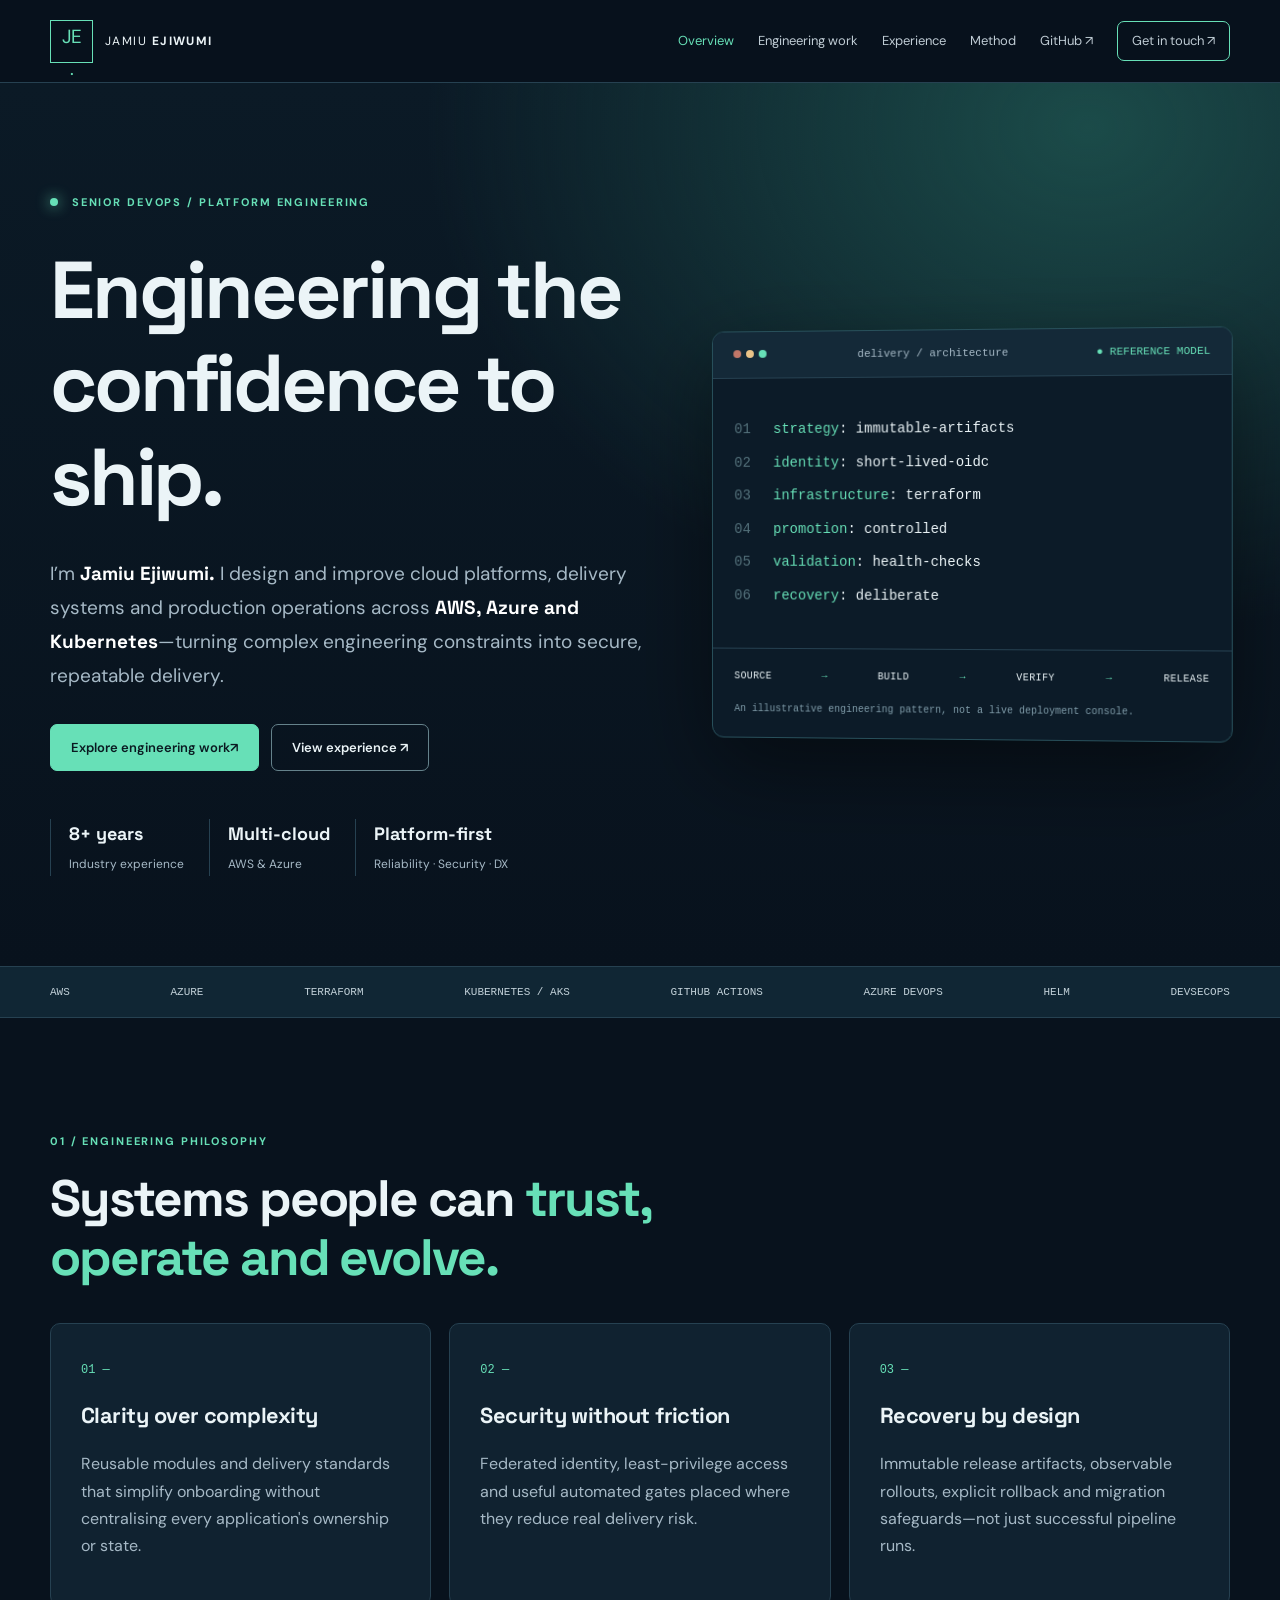
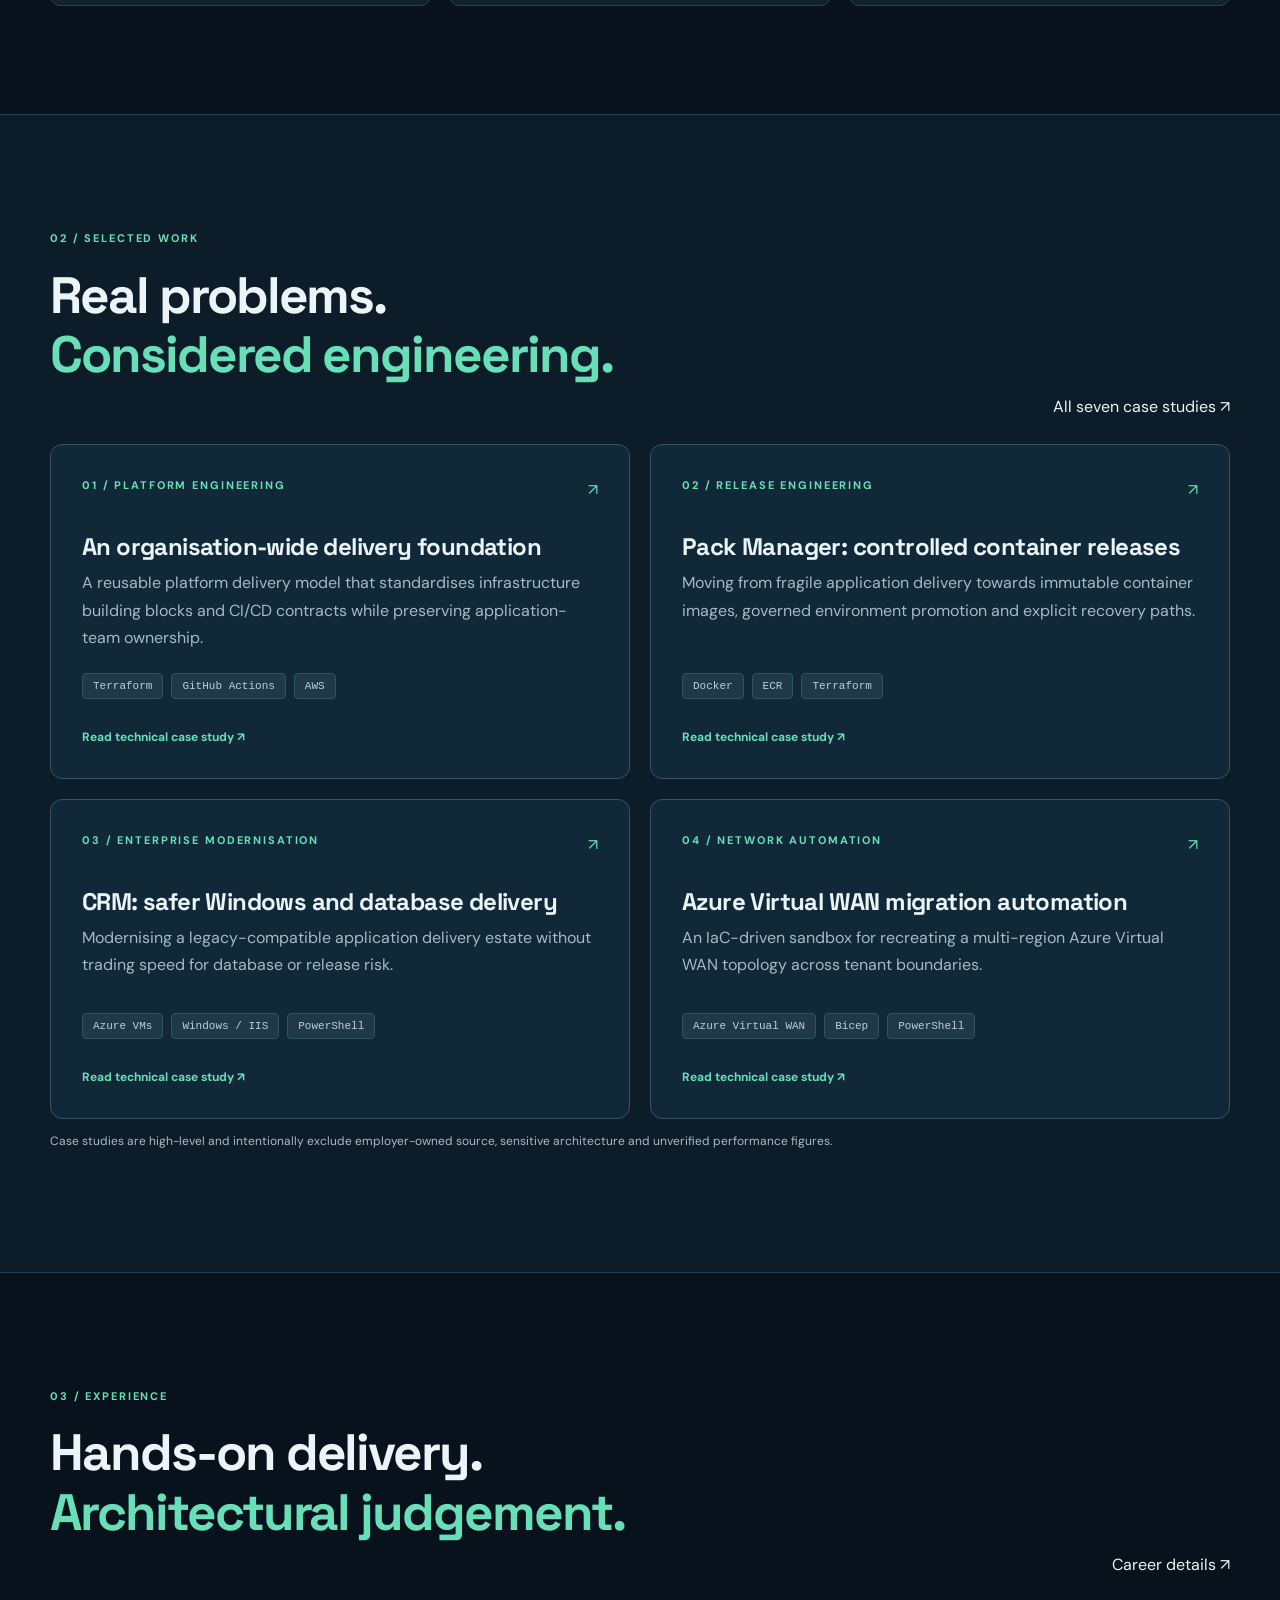
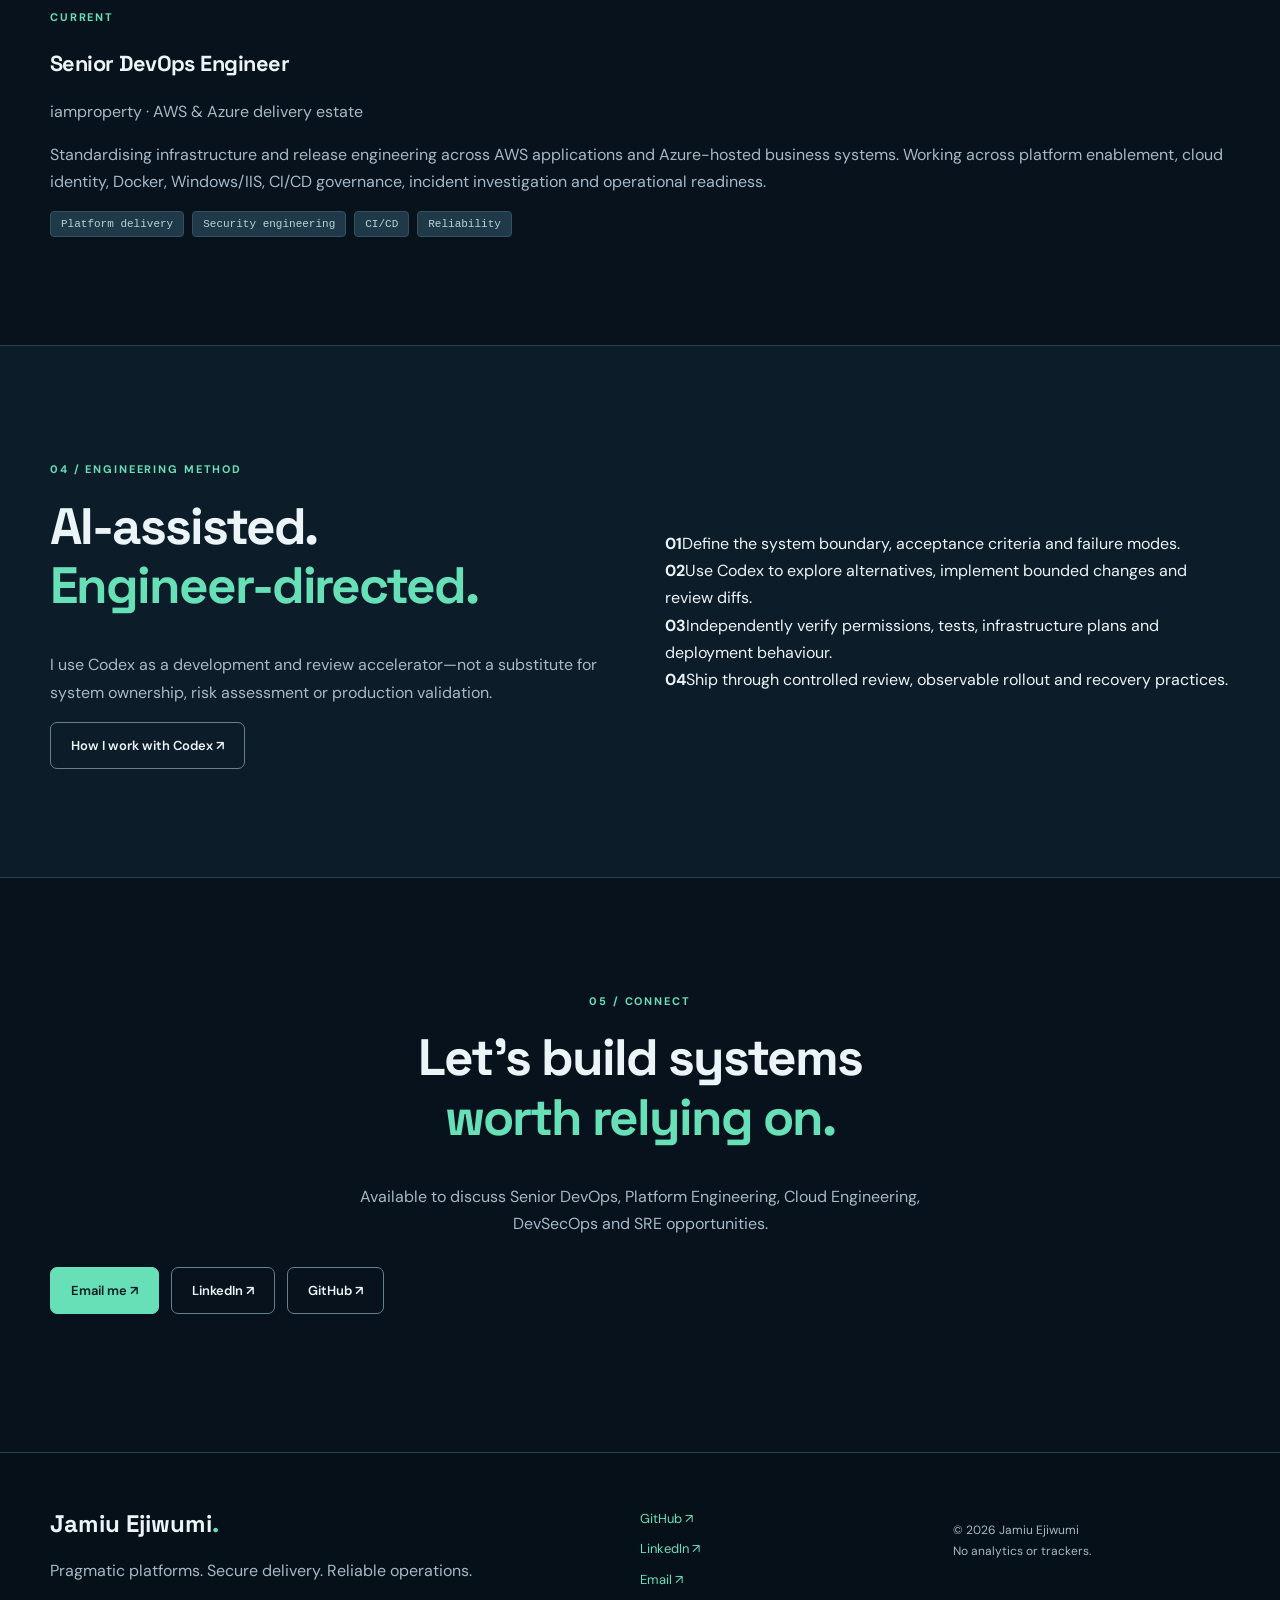
==== commit a4ae5307: "build: extract portfolio source files" ====
--- a/index.html
+++ b/index.html
@@ -1 +1 @@
-<!doctype html><html lang="en-GB"><head><meta charset="utf-8"><meta name="viewport" content="width=device-width,initial-scale=1"><meta name="description" content="Senior DevOps and Platform Engineer. AWS, Azure, Kubernetes, Terraform, security, CI/CD and selected engineering case studies."><meta name="theme-color" content="#07111b"><meta property="og:type" content="website"><meta property="og:title" content="Jamiu Ejiwumi | Senior DevOps &amp; Platform Engineer"><meta property="og:description" content="Senior DevOps and Platform Engineer. AWS, Azure, Kubernetes, Terraform, security, CI/CD and selected engineering case studies."><meta property="og:image" content="https://jamiuejiwumi.github.io/assets/social-card.svg"><meta name="twitter:card" content="summary_large_image"><link rel="icon" type="image/svg+xml" href="assets/favicon.svg"><link rel="canonical" href="https://jamiuejiwumi.github.io/index.html"><link rel="stylesheet" href="styles.css"><script src="script.js" defer></script><title>Jamiu Ejiwumi | Senior DevOps &amp; Platform Engineer</title><script type="application/ld+json">{"@context": "https://schema.org", "@type": "Person", "name": "Jamiu Ejiwumi", "jobTitle": "Senior DevOps & Platform Engineer", "url": "https://jamiuejiwumi.github.io/", "sameAs": ["https://github.com/JamiuEjiwumi", "https://www.linkedin.com/in/jamiuejiwumi/"], "knowsAbout": ["AWS", "Azure", "Terraform", "Kubernetes", "Platform Engineering", "CI/CD", "DevSecOps"]}</script></head><body><a class="skip" href="#main">Skip to content</a><header class="header"><div class="container navigation"><a href="index.html" class="identity"><span class="monogram">JE<span class="glyph">.</span></span><span>JAMIU <b>EJIWUMI</b></span></a><button class="menu-toggle" aria-controls="nav" aria-expanded="false" aria-label="Toggle navigation">Menu <span>☰</span></button><nav id="nav" aria-label="Primary navigation"><a class="active" href="index.html">Overview</a><a class="" href="work.html">Engineering work</a><a class="" href="experience.html">Experience</a><a class="" href="method.html">Method</a><a href="https://github.com/JamiuEjiwumi" target="_blank" rel="noopener noreferrer">GitHub ↗</a><a class="nav-contact" href="mailto:jamiu.ejiwumi@gmail.com">Get in touch ↗</a></nav></div></header><main id="main"><div class="ambient"><div class="container hero"><div class="hero-text"><div class="eyebrow"><span class="pulse"></span> SENIOR DEVOPS / PLATFORM ENGINEERING</div><h1>Engineering the <span class="highlight">confidence</span> to ship.</h1><p class="lead">I’m <strong>Jamiu Ejiwumi.</strong> I design and improve cloud platforms, delivery systems and production operations across <strong>AWS, Azure and Kubernetes</strong>—turning complex engineering constraints into secure, repeatable delivery.</p><div class="buttons"><a class="btn primary" href="work.html">Explore engineering work <span>↗</span></a><a class="btn outline" href="experience.html">View experience ↗</a></div><div class="hero-stats"><div><strong>8+ years</strong><span>Industry experience</span></div><div><strong>Multi-cloud</strong><span>AWS & Azure</span></div><div><strong>Platform-first</strong><span>Reliability · Security · DX</span></div></div></div><div class="hero-display" aria-label="Illustrative delivery architecture"><div class="terminal-header"><span class="lights"><i></i><i></i><i></i></span><span>delivery / architecture</span><span class="online">● REFERENCE MODEL</span></div><div class="code-window"><div class="line"><span class="line-no">01</span><span class="teal">strategy</span>: immutable-artifacts</div><div class="line"><span class="line-no">02</span><span class="teal">identity</span>: short-lived-oidc</div><div class="line"><span class="line-no">03</span><span class="teal">infrastructure</span>: terraform</div><div class="line"><span class="line-no">04</span><span class="teal">promotion</span>: controlled</div><div class="line"><span class="line-no">05</span><span class="teal">validation</span>: health-checks</div><div class="line"><span class="line-no">06</span><span class="teal">recovery</span>: deliberate</div></div><div class="flow-line"><span>SOURCE</span><b>→</b><span>BUILD</span><b>→</b><span>VERIFY</span><b>→</b><span>RELEASE</span></div><div class="terminal-caption">An illustrative engineering pattern, not a live deployment console.</div></div></div></div><div class="ticker"><div class="container"><span>AWS</span><span>AZURE</span><span>TERRAFORM</span><span>KUBERNETES / AKS</span><span>GITHUB ACTIONS</span><span>AZURE DEVOPS</span><span>HELM</span><span>DEVSECOPS</span></div></div><section class="section container"><div class="section-top"><span class="section-count">01 / ENGINEERING PHILOSOPHY</span><h2>Systems people can <em>trust, operate and evolve.</em></h2></div><div class="three-values"><div><span class="value-num">01 —</span><h3>Clarity over complexity</h3><p>Reusable modules and delivery standards that simplify onboarding without centralising every application's ownership or state.</p></div><div><span class="value-num">02 —</span><h3>Security without friction</h3><p>Federated identity, least-privilege access and useful automated gates placed where they reduce real delivery risk.</p></div><div><span class="value-num">03 —</span><h3>Recovery by design</h3><p>Immutable release artifacts, observable rollouts, explicit rollback and migration safeguards—not just successful pipeline runs.</p></div></div></section><section class="section section-contrast"><div class="container"><div class="section-headline"><div><span class="section-count">02 / SELECTED WORK</span><h2>Real problems.<br><em>Considered engineering.</em></h2></div><a class="text-link" href="work.html">All eight case studies ↗</a></div><div class="work-grid"><a href="work.html#platform" class="work-card"><div class="card-top"><span class="label">01 / PLATFORM ENGINEERING</span><span class="arrow">↗</span></div><h3>An organisation-wide delivery foundation</h3><p>A reusable platform delivery model that standardises infrastructure building blocks and CI/CD contracts while preserving application-team ownership.</p><div class="tags"><span>Terraform</span><span>GitHub Actions</span><span>AWS</span></div><span class="view-link">Read technical case study <span>↗</span></span></a><a href="work.html#packmanager" class="work-card"><div class="card-top"><span class="label">02 / RELEASE ENGINEERING</span><span class="arrow">↗</span></div><h3>Pack Manager: controlled container releases</h3><p>Moving from fragile application delivery towards immutable container images, governed environment promotion and explicit recovery paths.</p><div class="tags"><span>Docker</span><span>ECR</span><span>Terraform</span></div><span class="view-link">Read technical case study <span>↗</span></span></a><a href="work.html#crm" class="work-card"><div class="card-top"><span class="label">03 / ENTERPRISE MODERNISATION</span><span class="arrow">↗</span></div><h3>CRM: safer Windows and database delivery</h3><p>Modernising a legacy-compatible application delivery estate without trading speed for database or release risk.</p><div class="tags"><span>Azure VMs</span><span>Windows / IIS</span><span>PowerShell</span></div><span class="view-link">Read technical case study <span>↗</span></span></a><a href="work.html#vwan" class="work-card"><div class="card-top"><span class="label">04 / NETWORK AUTOMATION</span><span class="arrow">↗</span></div><h3>Azure Virtual WAN migration automation</h3><p>An IaC-driven sandbox for recreating a multi-region Azure Virtual WAN topology across tenant boundaries.</p><div class="tags"><span>Azure Virtual WAN</span><span>Bicep</span><span>PowerShell</span></div><span class="view-link">Read technical case study <span>↗</span></span></a><a href="work.html#ai-crm" class="work-card"><div class="card-top"><span class="label">05 / AI INTEGRATION &amp; MULTI-CLOUD SECURITY</span><span class="arrow">↗</span></div><h3>AI-powered CRM integration: Azure to AWS</h3><p>Production-delivered AI connector infrastructure with Entra ID-to-AWS federation, short-lived credentials, scoped API access and Terraform-driven deployment across Dev, UAT and Production.</p><div class="tags"><span>AWS Lambda</span><span>Entra ID / STS</span><span>Terraform</span></div><span class="view-link">Read technical case study <span>↗</span></span></a></div><p class="note">Case studies are high-level and intentionally exclude employer-owned source, sensitive architecture and unverified performance figures.</p></div></section><section class="section container"><div class="section-headline"><div><span class="section-count">03 / EXPERIENCE</span><h2>Hands-on delivery.<br><em>Architectural judgement.</em></h2></div><a href="experience.html" class="text-link">Career details ↗</a></div><div class="experience-feature"><div><span class="micro">CURRENT</span><h3>Senior DevOps Engineer</h3><p class="subdued">iamproperty · AWS & Azure delivery estate</p></div><div><p>Standardising infrastructure and release engineering across AWS applications and Azure-hosted business systems. Working across platform enablement, cloud identity, Docker, Windows/IIS, CI/CD governance, incident investigation and operational readiness.</p><div class="tags"><span>Platform delivery</span><span>Security engineering</span><span>CI/CD</span><span>Reliability</span></div></div></div></section><section class="section section-contrast"><div class="container split-section"><div><span class="section-count">04 / ENGINEERING METHOD</span><h2>AI-assisted.<br><em>Engineer-directed.</em></h2><p class="lead-small">I use Codex as a development and review accelerator—not a substitute for system ownership, risk assessment or production validation.</p><a class="btn outline" href="method.html">How I work with Codex ↗</a></div><div class="process-steps"><div><b>01</b><span>Define the system boundary, acceptance criteria and failure modes.</span></div><div><b>02</b><span>Use Codex to explore alternatives, implement bounded changes and review diffs.</span></div><div><b>03</b><span>Independently verify permissions, tests, infrastructure plans and deployment behaviour.</span></div><div><b>04</b><span>Ship through controlled review, observable rollout and recovery practices.</span></div></div></div></section><section class="section container cta"><span class="section-count">05 / CONNECT</span><h2>Let's build systems<br><em>worth relying on.</em></h2><p>Available to discuss Senior DevOps, Platform Engineering, Cloud Engineering, DevSecOps and SRE opportunities.</p><div class="buttons"><a class="btn primary" href="mailto:jamiu.ejiwumi@gmail.com">Email me ↗</a><a class="btn outline" href="https://www.linkedin.com/in/jamiuejiwumi/" target="_blank" rel="noopener noreferrer">LinkedIn ↗</a><a class="btn outline" href="https://github.com/JamiuEjiwumi" target="_blank" rel="noopener noreferrer">GitHub ↗</a></div></section></main><footer class="footer"><div class="container foot-grid"><div><a href="index.html" class="foot-brand">Jamiu Ejiwumi<span class="glyph">.</span></a><p>Pragmatic platforms. Secure delivery. Reliable operations.</p></div><div class="foot-links"><a href="https://github.com/JamiuEjiwumi" target="_blank" rel="noopener noreferrer">GitHub ↗</a><a href="https://www.linkedin.com/in/jamiuejiwumi/" target="_blank" rel="noopener noreferrer">LinkedIn ↗</a><a href="mailto:jamiu.ejiwumi@gmail.com">Email ↗</a></div><p class="foot-end">© <span id="year">2026</span> Jamiu Ejiwumi<br>No analytics or trackers.</p></div></footer></body></html>+<!doctype html><html lang="en-GB"><head><meta charset="utf-8"><meta name="viewport" content="width=device-width,initial-scale=1"><meta name="description" content="Senior DevOps and Platform Engineer. AWS, Azure, Kubernetes, Terraform, security, CI/CD and selected engineering case studies."><meta name="theme-color" content="#07111b"><meta property="og:type" content="website"><meta property="og:title" content="Jamiu Ejiwumi | Senior DevOps &amp; Platform Engineer"><meta property="og:description" content="Senior DevOps and Platform Engineer. AWS, Azure, Kubernetes, Terraform, security, CI/CD and selected engineering case studies."><meta property="og:image" content="https://jamiuejiwumi.github.io/jamiu-portfolio/assets/social-card.svg"><meta name="twitter:card" content="summary_large_image"><link rel="icon" type="image/svg+xml" href="assets/favicon.svg"><link rel="canonical" href="https://jamiuejiwumi.github.io/jamiu-portfolio/index.html"><link rel="stylesheet" href="styles.css"><script src="script.js" defer></script><title>Jamiu Ejiwumi | Senior DevOps &amp; Platform Engineer</title><script type="application/ld+json">{"@context": "https://schema.org", "@type": "Person", "name": "Jamiu Ejiwumi", "jobTitle": "Senior DevOps & Platform Engineer", "url": "https://jamiuejiwumi.github.io/jamiu-portfolio/", "sameAs": ["https://github.com/JamiuEjiwumi", "https://www.linkedin.com/in/jamiuejiwumi/"], "knowsAbout": ["AWS", "Azure", "Terraform", "Kubernetes", "Platform Engineering", "CI/CD", "DevSecOps"]}</script></head><body><a class="skip" href="#main">Skip to content</a><header class="header"><div class="container navigation"><a href="index.html" class="identity"><span class="monogram">JE<span class="glyph">.</span></span><span>JAMIU <b>EJIWUMI</b></span></a><button class="menu-toggle" aria-controls="nav" aria-expanded="false" aria-label="Toggle navigation">Menu <span>☰</span></button><nav id="nav" aria-label="Primary navigation"><a class="active" href="index.html">Overview</a><a class="" href="work.html">Engineering work</a><a class="" href="experience.html">Experience</a><a class="" href="method.html">Method</a><a href="https://github.com/JamiuEjiwumi" target="_blank" rel="noopener noreferrer">GitHub ↗</a><a class="nav-contact" href="mailto:jamiu.ejiwumi@gmail.com">Get in touch ↗</a></nav></div></header><main id="main"><div class="ambient"><div class="container hero"><div class="hero-text"><div class="eyebrow"><span class="pulse"></span> SENIOR DEVOPS / PLATFORM ENGINEERING</div><h1>Engineering the <span class="highlight">confidence</span> to ship.</h1><p class="lead">I’m <strong>Jamiu Ejiwumi.</strong> I design and improve cloud platforms, delivery systems and production operations across <strong>AWS, Azure and Kubernetes</strong>—turning complex engineering constraints into secure, repeatable delivery.</p><div class="buttons"><a class="btn primary" href="work.html">Explore engineering work <span>↗</span></a><a class="btn outline" href="experience.html">View experience ↗</a></div><div class="hero-stats"><div><strong>8+ years</strong><span>Industry experience</span></div><div><strong>Multi-cloud</strong><span>AWS & Azure</span></div><div><strong>Platform-first</strong><span>Reliability · Security · DX</span></div></div></div><div class="hero-display" aria-label="Illustrative delivery architecture"><div class="terminal-header"><span class="lights"><i></i><i></i><i></i></span><span>delivery / architecture</span><span class="online">● REFERENCE MODEL</span></div><div class="code-window"><div class="line"><span class="line-no">01</span><span class="teal">strategy</span>: immutable-artifacts</div><div class="line"><span class="line-no">02</span><span class="teal">identity</span>: short-lived-oidc</div><div class="line"><span class="line-no">03</span><span class="teal">infrastructure</span>: terraform</div><div class="line"><span class="line-no">04</span><span class="teal">promotion</span>: controlled</div><div class="line"><span class="line-no">05</span><span class="teal">validation</span>: health-checks</div><div class="line"><span class="line-no">06</span><span class="teal">recovery</span>: deliberate</div></div><div class="flow-line"><span>SOURCE</span><b>→</b><span>BUILD</span><b>→</b><span>VERIFY</span><b>→</b><span>RELEASE</span></div><div class="terminal-caption">An illustrative engineering pattern, not a live deployment console.</div></div></div></div><div class="ticker"><div class="container"><span>AWS</span><span>AZURE</span><span>TERRAFORM</span><span>KUBERNETES / AKS</span><span>GITHUB ACTIONS</span><span>AZURE DEVOPS</span><span>HELM</span><span>DEVSECOPS</span></div></div><section class="section container"><div class="section-top"><span class="section-count">01 / ENGINEERING PHILOSOPHY</span><h2>Systems people can <em>trust, operate and evolve.</em></h2></div><div class="three-values"><div><span class="value-num">01 —</span><h3>Clarity over complexity</h3><p>Reusable modules and delivery standards that simplify onboarding without centralising every application's ownership or state.</p></div><div><span class="value-num">02 —</span><h3>Security without friction</h3><p>Federated identity, least-privilege access and useful automated gates placed where they reduce real delivery risk.</p></div><div><span class="value-num">03 —</span><h3>Recovery by design</h3><p>Immutable release artifacts, observable rollouts, explicit rollback and migration safeguards—not just successful pipeline runs.</p></div></div></section><section class="section section-contrast"><div class="container"><div class="section-headline"><div><span class="section-count">02 / SELECTED WORK</span><h2>Real problems.<br><em>Considered engineering.</em></h2></div><a class="text-link" href="work.html">All seven case studies ↗</a></div><div class="work-grid"><a href="work.html#platform" class="work-card"><div class="card-top"><span class="label">01 / PLATFORM ENGINEERING</span><span class="arrow">↗</span></div><h3>An organisation-wide delivery foundation</h3><p>A reusable platform delivery model that standardises infrastructure building blocks and CI/CD contracts while preserving application-team ownership.</p><div class="tags"><span>Terraform</span><span>GitHub Actions</span><span>AWS</span></div><span class="view-link">Read technical case study <span>↗</span></span></a><a href="work.html#packmanager" class="work-card"><div class="card-top"><span class="label">02 / RELEASE ENGINEERING</span><span class="arrow">↗</span></div><h3>Pack Manager: controlled container releases</h3><p>Moving from fragile application delivery towards immutable container images, governed environment promotion and explicit recovery paths.</p><div class="tags"><span>Docker</span><span>ECR</span><span>Terraform</span></div><span class="view-link">Read technical case study <span>↗</span></span></a><a href="work.html#crm" class="work-card"><div class="card-top"><span class="label">03 / ENTERPRISE MODERNISATION</span><span class="arrow">↗</span></div><h3>CRM: safer Windows and database delivery</h3><p>Modernising a legacy-compatible application delivery estate without trading speed for database or release risk.</p><div class="tags"><span>Azure VMs</span><span>Windows / IIS</span><span>PowerShell</span></div><span class="view-link">Read technical case study <span>↗</span></span></a><a href="work.html#vwan" class="work-card"><div class="card-top"><span class="label">04 / NETWORK AUTOMATION</span><span class="arrow">↗</span></div><h3>Azure Virtual WAN migration automation</h3><p>An IaC-driven sandbox for recreating a multi-region Azure Virtual WAN topology across tenant boundaries.</p><div class="tags"><span>Azure Virtual WAN</span><span>Bicep</span><span>PowerShell</span></div><span class="view-link">Read technical case study <span>↗</span></span></a></div><p class="note">Case studies are high-level and intentionally exclude employer-owned source, sensitive architecture and unverified performance figures.</p></div></section><section class="section container"><div class="section-headline"><div><span class="section-count">03 / EXPERIENCE</span><h2>Hands-on delivery.<br><em>Architectural judgement.</em></h2></div><a href="experience.html" class="text-link">Career details ↗</a></div><div class="experience-feature"><div><span class="micro">CURRENT</span><h3>Senior DevOps Engineer</h3><p class="subdued">iamproperty · AWS & Azure delivery estate</p></div><div><p>Standardising infrastructure and release engineering across AWS applications and Azure-hosted business systems. Working across platform enablement, cloud identity, Docker, Windows/IIS, CI/CD governance, incident investigation and operational readiness.</p><div class="tags"><span>Platform delivery</span><span>Security engineering</span><span>CI/CD</span><span>Reliability</span></div></div></div></section><section class="section section-contrast"><div class="container split-section"><div><span class="section-count">04 / ENGINEERING METHOD</span><h2>AI-assisted.<br><em>Engineer-directed.</em></h2><p class="lead-small">I use Codex as a development and review accelerator—not a substitute for system ownership, risk assessment or production validation.</p><a class="btn outline" href="method.html">How I work with Codex ↗</a></div><div class="process-steps"><div><b>01</b><span>Define the system boundary, acceptance criteria and failure modes.</span></div><div><b>02</b><span>Use Codex to explore alternatives, implement bounded changes and review diffs.</span></div><div><b>03</b><span>Independently verify permissions, tests, infrastructure plans and deployment behaviour.</span></div><div><b>04</b><span>Ship through controlled review, observable rollout and recovery practices.</span></div></div></div></section><section class="section container cta"><span class="section-count">05 / CONNECT</span><h2>Let's build systems<br><em>worth relying on.</em></h2><p>Available to discuss Senior DevOps, Platform Engineering, Cloud Engineering, DevSecOps and SRE opportunities.</p><div class="buttons"><a class="btn primary" href="mailto:jamiu.ejiwumi@gmail.com">Email me ↗</a><a class="btn outline" href="https://www.linkedin.com/in/jamiuejiwumi/" target="_blank" rel="noopener noreferrer">LinkedIn ↗</a><a class="btn outline" href="https://github.com/JamiuEjiwumi" target="_blank" rel="noopener noreferrer">GitHub ↗</a></div></section></main><footer class="footer"><div class="container foot-grid"><div><a href="index.html" class="foot-brand">Jamiu Ejiwumi<span class="glyph">.</span></a><p>Pragmatic platforms. Secure delivery. Reliable operations.</p></div><div class="foot-links"><a href="https://github.com/JamiuEjiwumi" target="_blank" rel="noopener noreferrer">GitHub ↗</a><a href="https://www.linkedin.com/in/jamiuejiwumi/" target="_blank" rel="noopener noreferrer">LinkedIn ↗</a><a href="mailto:jamiu.ejiwumi@gmail.com">Email ↗</a></div><p class="foot-end">© <span id="year">2026</span> Jamiu Ejiwumi<br>No analytics or trackers.</p></div></footer></body></html>
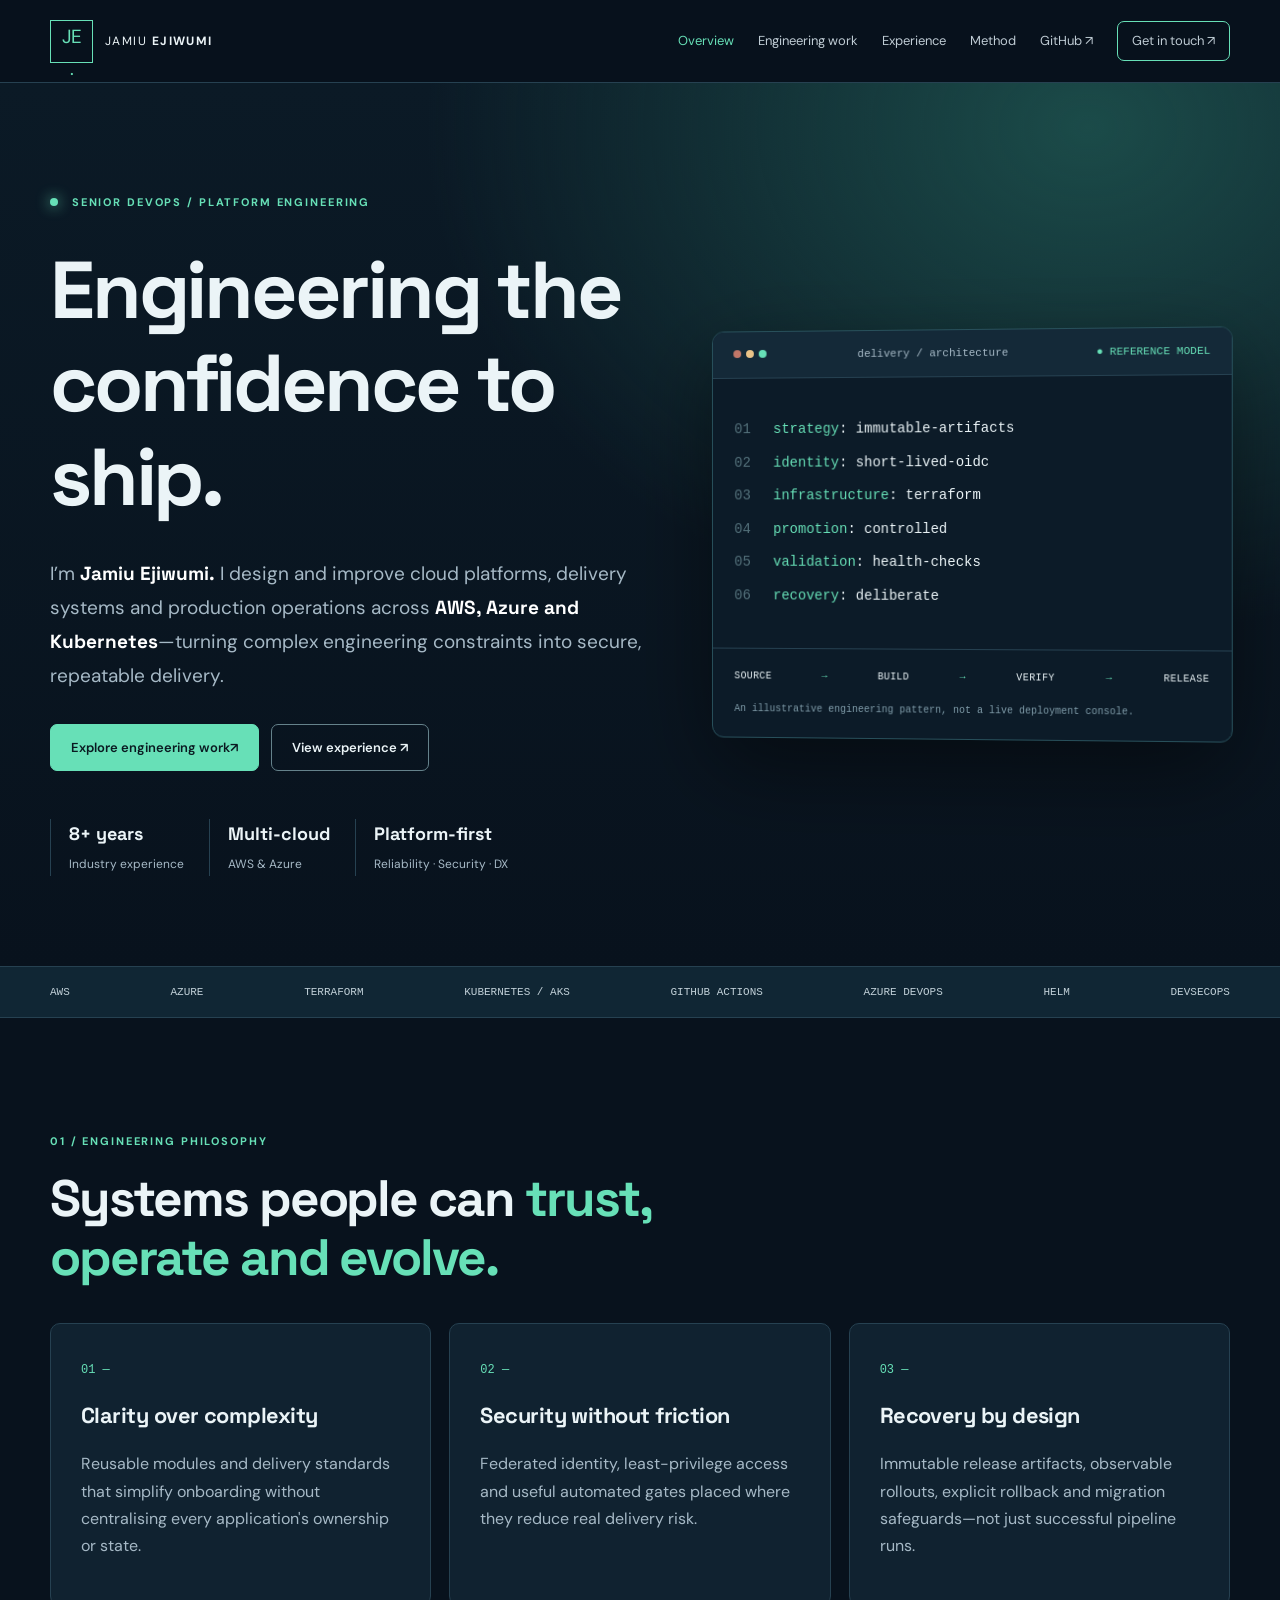
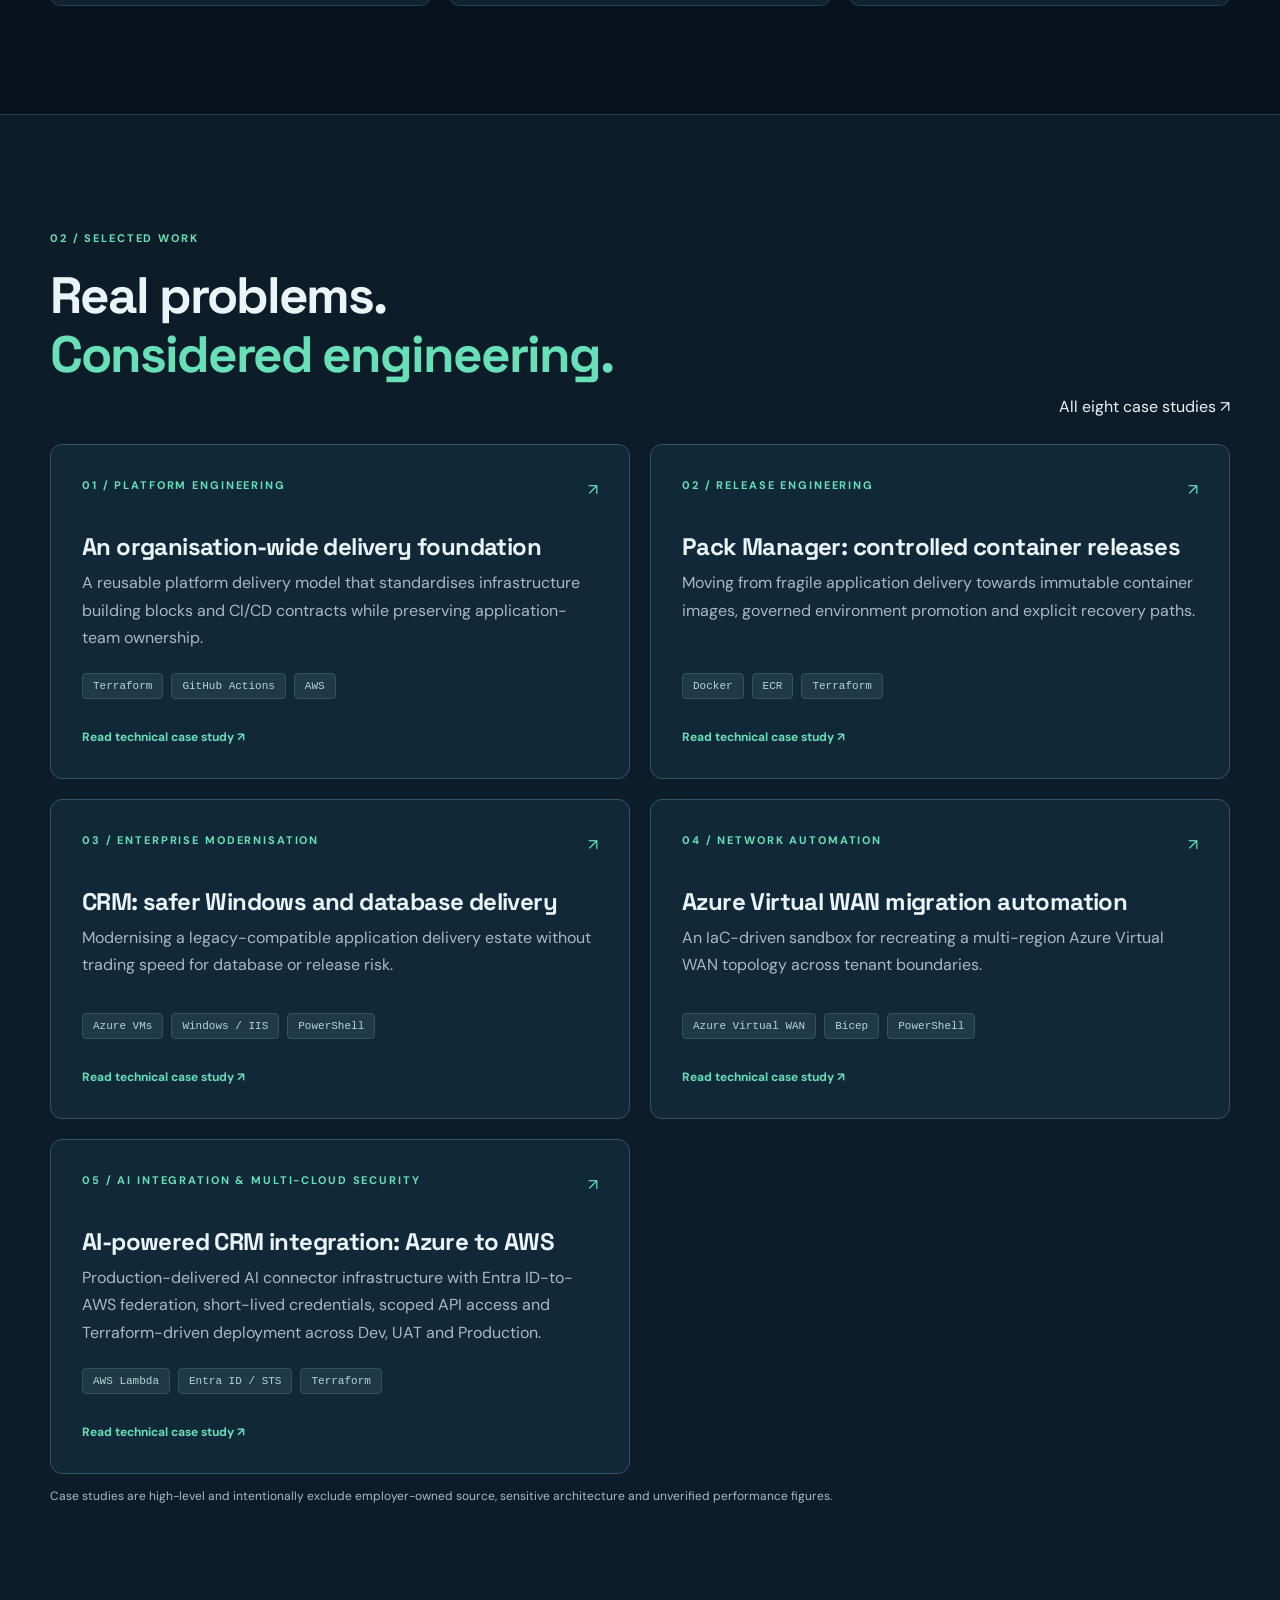
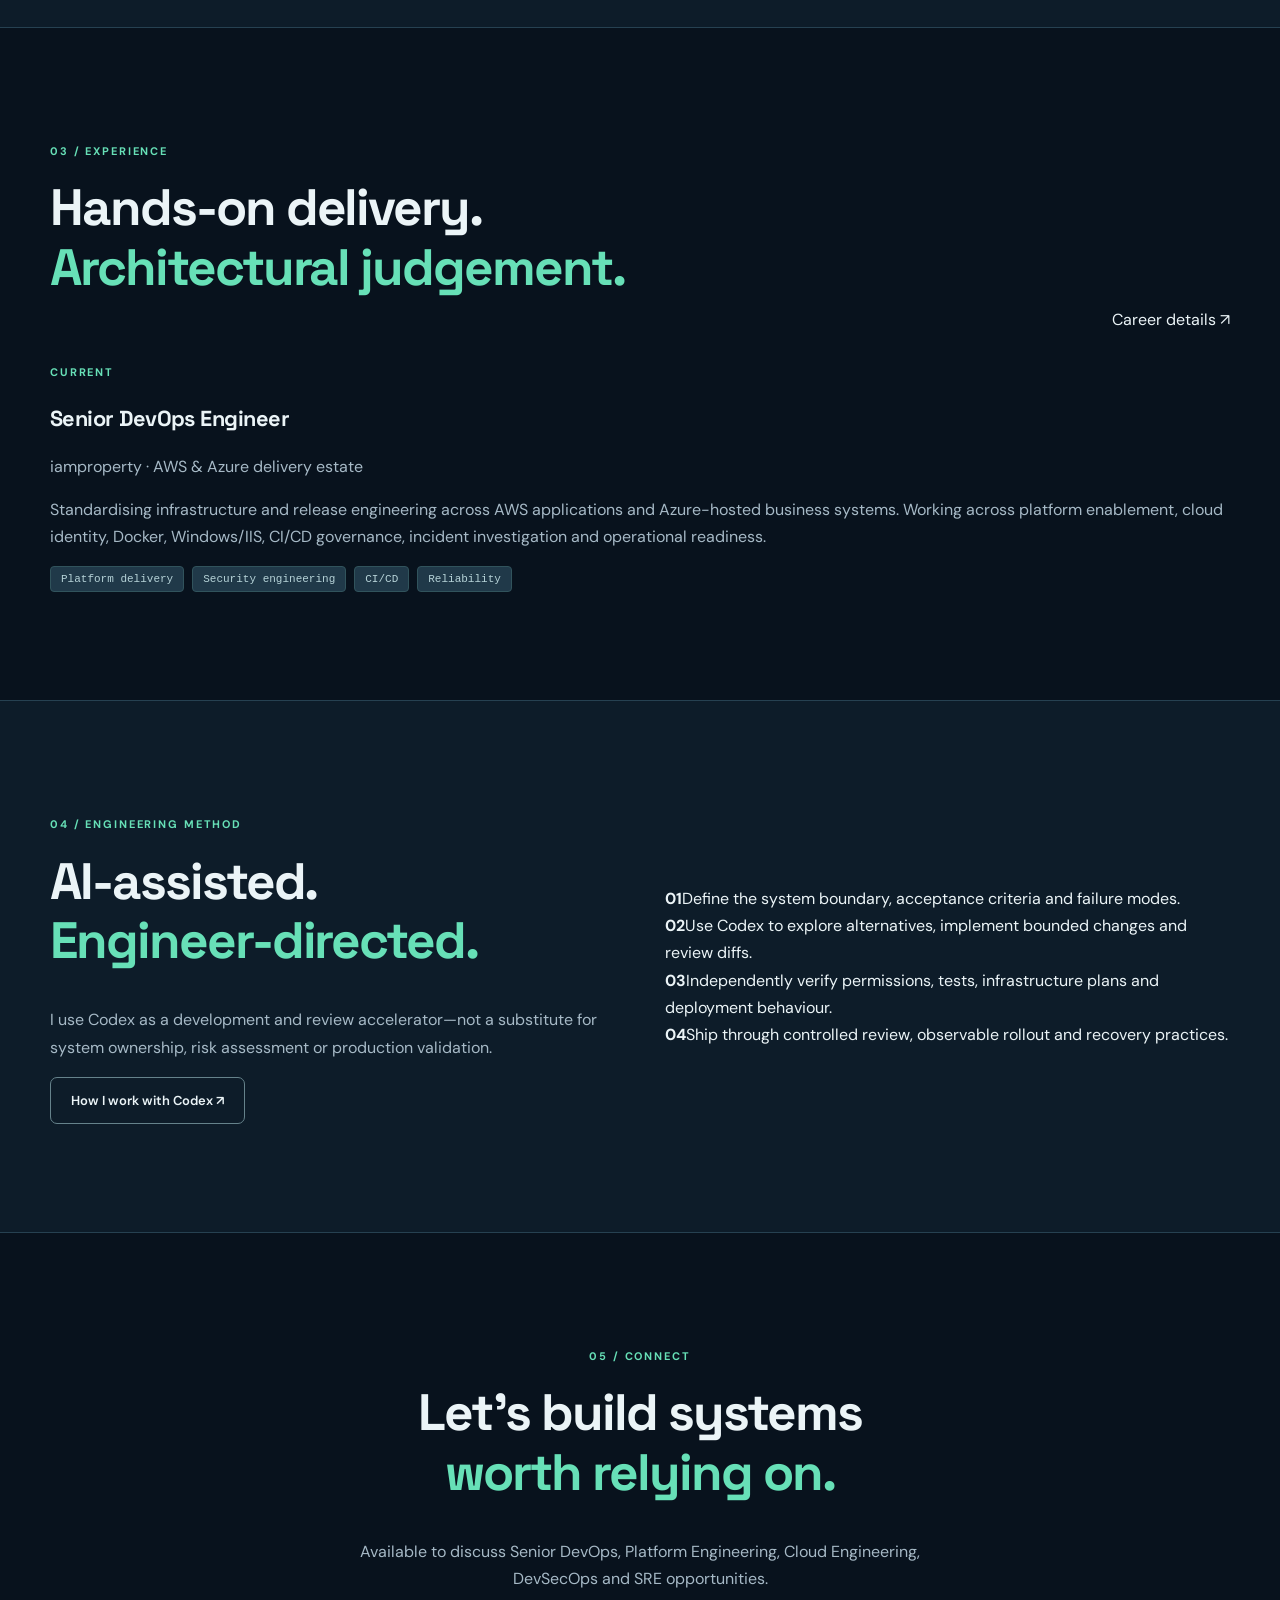
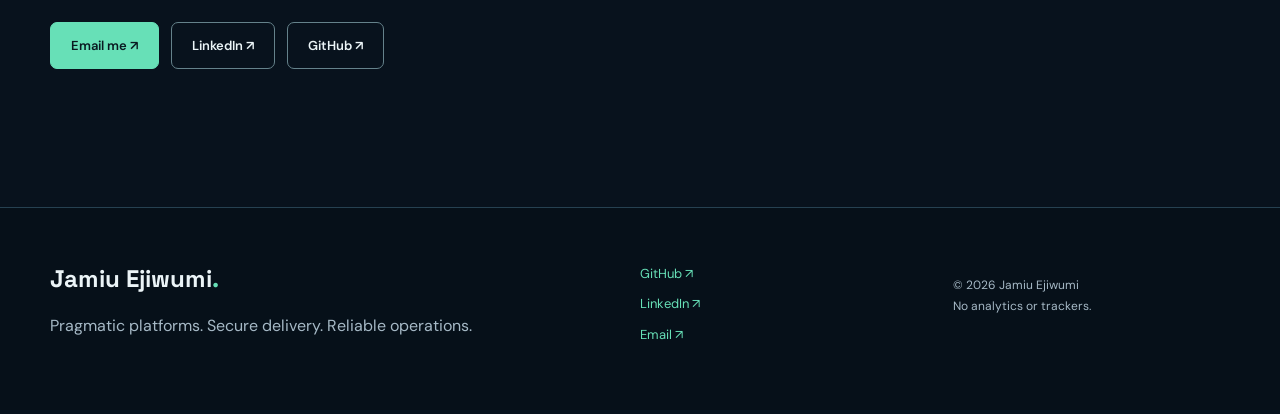
==== commit b3ae3877: "fix: restore new AI CRM case study after archive extraction" ====
--- a/index.html
+++ b/index.html
@@ -1 +1 @@
-<!doctype html><html lang="en-GB"><head><meta charset="utf-8"><meta name="viewport" content="width=device-width,initial-scale=1"><meta name="description" content="Senior DevOps and Platform Engineer. AWS, Azure, Kubernetes, Terraform, security, CI/CD and selected engineering case studies."><meta name="theme-color" content="#07111b"><meta property="og:type" content="website"><meta property="og:title" content="Jamiu Ejiwumi | Senior DevOps &amp; Platform Engineer"><meta property="og:description" content="Senior DevOps and Platform Engineer. AWS, Azure, Kubernetes, Terraform, security, CI/CD and selected engineering case studies."><meta property="og:image" content="https://jamiuejiwumi.github.io/jamiu-portfolio/assets/social-card.svg"><meta name="twitter:card" content="summary_large_image"><link rel="icon" type="image/svg+xml" href="assets/favicon.svg"><link rel="canonical" href="https://jamiuejiwumi.github.io/jamiu-portfolio/index.html"><link rel="stylesheet" href="styles.css"><script src="script.js" defer></script><title>Jamiu Ejiwumi | Senior DevOps &amp; Platform Engineer</title><script type="application/ld+json">{"@context": "https://schema.org", "@type": "Person", "name": "Jamiu Ejiwumi", "jobTitle": "Senior DevOps & Platform Engineer", "url": "https://jamiuejiwumi.github.io/jamiu-portfolio/", "sameAs": ["https://github.com/JamiuEjiwumi", "https://www.linkedin.com/in/jamiuejiwumi/"], "knowsAbout": ["AWS", "Azure", "Terraform", "Kubernetes", "Platform Engineering", "CI/CD", "DevSecOps"]}</script></head><body><a class="skip" href="#main">Skip to content</a><header class="header"><div class="container navigation"><a href="index.html" class="identity"><span class="monogram">JE<span class="glyph">.</span></span><span>JAMIU <b>EJIWUMI</b></span></a><button class="menu-toggle" aria-controls="nav" aria-expanded="false" aria-label="Toggle navigation">Menu <span>☰</span></button><nav id="nav" aria-label="Primary navigation"><a class="active" href="index.html">Overview</a><a class="" href="work.html">Engineering work</a><a class="" href="experience.html">Experience</a><a class="" href="method.html">Method</a><a href="https://github.com/JamiuEjiwumi" target="_blank" rel="noopener noreferrer">GitHub ↗</a><a class="nav-contact" href="mailto:jamiu.ejiwumi@gmail.com">Get in touch ↗</a></nav></div></header><main id="main"><div class="ambient"><div class="container hero"><div class="hero-text"><div class="eyebrow"><span class="pulse"></span> SENIOR DEVOPS / PLATFORM ENGINEERING</div><h1>Engineering the <span class="highlight">confidence</span> to ship.</h1><p class="lead">I’m <strong>Jamiu Ejiwumi.</strong> I design and improve cloud platforms, delivery systems and production operations across <strong>AWS, Azure and Kubernetes</strong>—turning complex engineering constraints into secure, repeatable delivery.</p><div class="buttons"><a class="btn primary" href="work.html">Explore engineering work <span>↗</span></a><a class="btn outline" href="experience.html">View experience ↗</a></div><div class="hero-stats"><div><strong>8+ years</strong><span>Industry experience</span></div><div><strong>Multi-cloud</strong><span>AWS & Azure</span></div><div><strong>Platform-first</strong><span>Reliability · Security · DX</span></div></div></div><div class="hero-display" aria-label="Illustrative delivery architecture"><div class="terminal-header"><span class="lights"><i></i><i></i><i></i></span><span>delivery / architecture</span><span class="online">● REFERENCE MODEL</span></div><div class="code-window"><div class="line"><span class="line-no">01</span><span class="teal">strategy</span>: immutable-artifacts</div><div class="line"><span class="line-no">02</span><span class="teal">identity</span>: short-lived-oidc</div><div class="line"><span class="line-no">03</span><span class="teal">infrastructure</span>: terraform</div><div class="line"><span class="line-no">04</span><span class="teal">promotion</span>: controlled</div><div class="line"><span class="line-no">05</span><span class="teal">validation</span>: health-checks</div><div class="line"><span class="line-no">06</span><span class="teal">recovery</span>: deliberate</div></div><div class="flow-line"><span>SOURCE</span><b>→</b><span>BUILD</span><b>→</b><span>VERIFY</span><b>→</b><span>RELEASE</span></div><div class="terminal-caption">An illustrative engineering pattern, not a live deployment console.</div></div></div></div><div class="ticker"><div class="container"><span>AWS</span><span>AZURE</span><span>TERRAFORM</span><span>KUBERNETES / AKS</span><span>GITHUB ACTIONS</span><span>AZURE DEVOPS</span><span>HELM</span><span>DEVSECOPS</span></div></div><section class="section container"><div class="section-top"><span class="section-count">01 / ENGINEERING PHILOSOPHY</span><h2>Systems people can <em>trust, operate and evolve.</em></h2></div><div class="three-values"><div><span class="value-num">01 —</span><h3>Clarity over complexity</h3><p>Reusable modules and delivery standards that simplify onboarding without centralising every application's ownership or state.</p></div><div><span class="value-num">02 —</span><h3>Security without friction</h3><p>Federated identity, least-privilege access and useful automated gates placed where they reduce real delivery risk.</p></div><div><span class="value-num">03 —</span><h3>Recovery by design</h3><p>Immutable release artifacts, observable rollouts, explicit rollback and migration safeguards—not just successful pipeline runs.</p></div></div></section><section class="section section-contrast"><div class="container"><div class="section-headline"><div><span class="section-count">02 / SELECTED WORK</span><h2>Real problems.<br><em>Considered engineering.</em></h2></div><a class="text-link" href="work.html">All seven case studies ↗</a></div><div class="work-grid"><a href="work.html#platform" class="work-card"><div class="card-top"><span class="label">01 / PLATFORM ENGINEERING</span><span class="arrow">↗</span></div><h3>An organisation-wide delivery foundation</h3><p>A reusable platform delivery model that standardises infrastructure building blocks and CI/CD contracts while preserving application-team ownership.</p><div class="tags"><span>Terraform</span><span>GitHub Actions</span><span>AWS</span></div><span class="view-link">Read technical case study <span>↗</span></span></a><a href="work.html#packmanager" class="work-card"><div class="card-top"><span class="label">02 / RELEASE ENGINEERING</span><span class="arrow">↗</span></div><h3>Pack Manager: controlled container releases</h3><p>Moving from fragile application delivery towards immutable container images, governed environment promotion and explicit recovery paths.</p><div class="tags"><span>Docker</span><span>ECR</span><span>Terraform</span></div><span class="view-link">Read technical case study <span>↗</span></span></a><a href="work.html#crm" class="work-card"><div class="card-top"><span class="label">03 / ENTERPRISE MODERNISATION</span><span class="arrow">↗</span></div><h3>CRM: safer Windows and database delivery</h3><p>Modernising a legacy-compatible application delivery estate without trading speed for database or release risk.</p><div class="tags"><span>Azure VMs</span><span>Windows / IIS</span><span>PowerShell</span></div><span class="view-link">Read technical case study <span>↗</span></span></a><a href="work.html#vwan" class="work-card"><div class="card-top"><span class="label">04 / NETWORK AUTOMATION</span><span class="arrow">↗</span></div><h3>Azure Virtual WAN migration automation</h3><p>An IaC-driven sandbox for recreating a multi-region Azure Virtual WAN topology across tenant boundaries.</p><div class="tags"><span>Azure Virtual WAN</span><span>Bicep</span><span>PowerShell</span></div><span class="view-link">Read technical case study <span>↗</span></span></a></div><p class="note">Case studies are high-level and intentionally exclude employer-owned source, sensitive architecture and unverified performance figures.</p></div></section><section class="section container"><div class="section-headline"><div><span class="section-count">03 / EXPERIENCE</span><h2>Hands-on delivery.<br><em>Architectural judgement.</em></h2></div><a href="experience.html" class="text-link">Career details ↗</a></div><div class="experience-feature"><div><span class="micro">CURRENT</span><h3>Senior DevOps Engineer</h3><p class="subdued">iamproperty · AWS & Azure delivery estate</p></div><div><p>Standardising infrastructure and release engineering across AWS applications and Azure-hosted business systems. Working across platform enablement, cloud identity, Docker, Windows/IIS, CI/CD governance, incident investigation and operational readiness.</p><div class="tags"><span>Platform delivery</span><span>Security engineering</span><span>CI/CD</span><span>Reliability</span></div></div></div></section><section class="section section-contrast"><div class="container split-section"><div><span class="section-count">04 / ENGINEERING METHOD</span><h2>AI-assisted.<br><em>Engineer-directed.</em></h2><p class="lead-small">I use Codex as a development and review accelerator—not a substitute for system ownership, risk assessment or production validation.</p><a class="btn outline" href="method.html">How I work with Codex ↗</a></div><div class="process-steps"><div><b>01</b><span>Define the system boundary, acceptance criteria and failure modes.</span></div><div><b>02</b><span>Use Codex to explore alternatives, implement bounded changes and review diffs.</span></div><div><b>03</b><span>Independently verify permissions, tests, infrastructure plans and deployment behaviour.</span></div><div><b>04</b><span>Ship through controlled review, observable rollout and recovery practices.</span></div></div></div></section><section class="section container cta"><span class="section-count">05 / CONNECT</span><h2>Let's build systems<br><em>worth relying on.</em></h2><p>Available to discuss Senior DevOps, Platform Engineering, Cloud Engineering, DevSecOps and SRE opportunities.</p><div class="buttons"><a class="btn primary" href="mailto:jamiu.ejiwumi@gmail.com">Email me ↗</a><a class="btn outline" href="https://www.linkedin.com/in/jamiuejiwumi/" target="_blank" rel="noopener noreferrer">LinkedIn ↗</a><a class="btn outline" href="https://github.com/JamiuEjiwumi" target="_blank" rel="noopener noreferrer">GitHub ↗</a></div></section></main><footer class="footer"><div class="container foot-grid"><div><a href="index.html" class="foot-brand">Jamiu Ejiwumi<span class="glyph">.</span></a><p>Pragmatic platforms. Secure delivery. Reliable operations.</p></div><div class="foot-links"><a href="https://github.com/JamiuEjiwumi" target="_blank" rel="noopener noreferrer">GitHub ↗</a><a href="https://www.linkedin.com/in/jamiuejiwumi/" target="_blank" rel="noopener noreferrer">LinkedIn ↗</a><a href="mailto:jamiu.ejiwumi@gmail.com">Email ↗</a></div><p class="foot-end">© <span id="year">2026</span> Jamiu Ejiwumi<br>No analytics or trackers.</p></div></footer></body></html>+<!doctype html><html lang="en-GB"><head><meta charset="utf-8"><meta name="viewport" content="width=device-width,initial-scale=1"><meta name="description" content="Senior DevOps and Platform Engineer. AWS, Azure, Kubernetes, Terraform, security, CI/CD and selected engineering case studies."><meta name="theme-color" content="#07111b"><meta property="og:type" content="website"><meta property="og:title" content="Jamiu Ejiwumi | Senior DevOps &amp; Platform Engineer"><meta property="og:description" content="Senior DevOps and Platform Engineer. AWS, Azure, Kubernetes, Terraform, security, CI/CD and selected engineering case studies."><meta property="og:image" content="https://jamiuejiwumi.github.io/assets/social-card.svg"><meta name="twitter:card" content="summary_large_image"><link rel="icon" type="image/svg+xml" href="assets/favicon.svg"><link rel="canonical" href="https://jamiuejiwumi.github.io/index.html"><link rel="stylesheet" href="styles.css"><script src="script.js" defer></script><title>Jamiu Ejiwumi | Senior DevOps &amp; Platform Engineer</title><script type="application/ld+json">{"@context": "https://schema.org", "@type": "Person", "name": "Jamiu Ejiwumi", "jobTitle": "Senior DevOps & Platform Engineer", "url": "https://jamiuejiwumi.github.io/", "sameAs": ["https://github.com/JamiuEjiwumi", "https://www.linkedin.com/in/jamiuejiwumi/"], "knowsAbout": ["AWS", "Azure", "Terraform", "Kubernetes", "Platform Engineering", "CI/CD", "DevSecOps"]}</script></head><body><a class="skip" href="#main">Skip to content</a><header class="header"><div class="container navigation"><a href="index.html" class="identity"><span class="monogram">JE<span class="glyph">.</span></span><span>JAMIU <b>EJIWUMI</b></span></a><button class="menu-toggle" aria-controls="nav" aria-expanded="false" aria-label="Toggle navigation">Menu <span>☰</span></button><nav id="nav" aria-label="Primary navigation"><a class="active" href="index.html">Overview</a><a class="" href="work.html">Engineering work</a><a class="" href="experience.html">Experience</a><a class="" href="method.html">Method</a><a href="https://github.com/JamiuEjiwumi" target="_blank" rel="noopener noreferrer">GitHub ↗</a><a class="nav-contact" href="mailto:jamiu.ejiwumi@gmail.com">Get in touch ↗</a></nav></div></header><main id="main"><div class="ambient"><div class="container hero"><div class="hero-text"><div class="eyebrow"><span class="pulse"></span> SENIOR DEVOPS / PLATFORM ENGINEERING</div><h1>Engineering the <span class="highlight">confidence</span> to ship.</h1><p class="lead">I’m <strong>Jamiu Ejiwumi.</strong> I design and improve cloud platforms, delivery systems and production operations across <strong>AWS, Azure and Kubernetes</strong>—turning complex engineering constraints into secure, repeatable delivery.</p><div class="buttons"><a class="btn primary" href="work.html">Explore engineering work <span>↗</span></a><a class="btn outline" href="experience.html">View experience ↗</a></div><div class="hero-stats"><div><strong>8+ years</strong><span>Industry experience</span></div><div><strong>Multi-cloud</strong><span>AWS & Azure</span></div><div><strong>Platform-first</strong><span>Reliability · Security · DX</span></div></div></div><div class="hero-display" aria-label="Illustrative delivery architecture"><div class="terminal-header"><span class="lights"><i></i><i></i><i></i></span><span>delivery / architecture</span><span class="online">● REFERENCE MODEL</span></div><div class="code-window"><div class="line"><span class="line-no">01</span><span class="teal">strategy</span>: immutable-artifacts</div><div class="line"><span class="line-no">02</span><span class="teal">identity</span>: short-lived-oidc</div><div class="line"><span class="line-no">03</span><span class="teal">infrastructure</span>: terraform</div><div class="line"><span class="line-no">04</span><span class="teal">promotion</span>: controlled</div><div class="line"><span class="line-no">05</span><span class="teal">validation</span>: health-checks</div><div class="line"><span class="line-no">06</span><span class="teal">recovery</span>: deliberate</div></div><div class="flow-line"><span>SOURCE</span><b>→</b><span>BUILD</span><b>→</b><span>VERIFY</span><b>→</b><span>RELEASE</span></div><div class="terminal-caption">An illustrative engineering pattern, not a live deployment console.</div></div></div></div><div class="ticker"><div class="container"><span>AWS</span><span>AZURE</span><span>TERRAFORM</span><span>KUBERNETES / AKS</span><span>GITHUB ACTIONS</span><span>AZURE DEVOPS</span><span>HELM</span><span>DEVSECOPS</span></div></div><section class="section container"><div class="section-top"><span class="section-count">01 / ENGINEERING PHILOSOPHY</span><h2>Systems people can <em>trust, operate and evolve.</em></h2></div><div class="three-values"><div><span class="value-num">01 —</span><h3>Clarity over complexity</h3><p>Reusable modules and delivery standards that simplify onboarding without centralising every application's ownership or state.</p></div><div><span class="value-num">02 —</span><h3>Security without friction</h3><p>Federated identity, least-privilege access and useful automated gates placed where they reduce real delivery risk.</p></div><div><span class="value-num">03 —</span><h3>Recovery by design</h3><p>Immutable release artifacts, observable rollouts, explicit rollback and migration safeguards—not just successful pipeline runs.</p></div></div></section><section class="section section-contrast"><div class="container"><div class="section-headline"><div><span class="section-count">02 / SELECTED WORK</span><h2>Real problems.<br><em>Considered engineering.</em></h2></div><a class="text-link" href="work.html">All eight case studies ↗</a></div><div class="work-grid"><a href="work.html#platform" class="work-card"><div class="card-top"><span class="label">01 / PLATFORM ENGINEERING</span><span class="arrow">↗</span></div><h3>An organisation-wide delivery foundation</h3><p>A reusable platform delivery model that standardises infrastructure building blocks and CI/CD contracts while preserving application-team ownership.</p><div class="tags"><span>Terraform</span><span>GitHub Actions</span><span>AWS</span></div><span class="view-link">Read technical case study <span>↗</span></span></a><a href="work.html#packmanager" class="work-card"><div class="card-top"><span class="label">02 / RELEASE ENGINEERING</span><span class="arrow">↗</span></div><h3>Pack Manager: controlled container releases</h3><p>Moving from fragile application delivery towards immutable container images, governed environment promotion and explicit recovery paths.</p><div class="tags"><span>Docker</span><span>ECR</span><span>Terraform</span></div><span class="view-link">Read technical case study <span>↗</span></span></a><a href="work.html#crm" class="work-card"><div class="card-top"><span class="label">03 / ENTERPRISE MODERNISATION</span><span class="arrow">↗</span></div><h3>CRM: safer Windows and database delivery</h3><p>Modernising a legacy-compatible application delivery estate without trading speed for database or release risk.</p><div class="tags"><span>Azure VMs</span><span>Windows / IIS</span><span>PowerShell</span></div><span class="view-link">Read technical case study <span>↗</span></span></a><a href="work.html#vwan" class="work-card"><div class="card-top"><span class="label">04 / NETWORK AUTOMATION</span><span class="arrow">↗</span></div><h3>Azure Virtual WAN migration automation</h3><p>An IaC-driven sandbox for recreating a multi-region Azure Virtual WAN topology across tenant boundaries.</p><div class="tags"><span>Azure Virtual WAN</span><span>Bicep</span><span>PowerShell</span></div><span class="view-link">Read technical case study <span>↗</span></span></a><a href="work.html#ai-crm" class="work-card"><div class="card-top"><span class="label">05 / AI INTEGRATION &amp; MULTI-CLOUD SECURITY</span><span class="arrow">↗</span></div><h3>AI-powered CRM integration: Azure to AWS</h3><p>Production-delivered AI connector infrastructure with Entra ID-to-AWS federation, short-lived credentials, scoped API access and Terraform-driven deployment across Dev, UAT and Production.</p><div class="tags"><span>AWS Lambda</span><span>Entra ID / STS</span><span>Terraform</span></div><span class="view-link">Read technical case study <span>↗</span></span></a></div><p class="note">Case studies are high-level and intentionally exclude employer-owned source, sensitive architecture and unverified performance figures.</p></div></section><section class="section container"><div class="section-headline"><div><span class="section-count">03 / EXPERIENCE</span><h2>Hands-on delivery.<br><em>Architectural judgement.</em></h2></div><a href="experience.html" class="text-link">Career details ↗</a></div><div class="experience-feature"><div><span class="micro">CURRENT</span><h3>Senior DevOps Engineer</h3><p class="subdued">iamproperty · AWS & Azure delivery estate</p></div><div><p>Standardising infrastructure and release engineering across AWS applications and Azure-hosted business systems. Working across platform enablement, cloud identity, Docker, Windows/IIS, CI/CD governance, incident investigation and operational readiness.</p><div class="tags"><span>Platform delivery</span><span>Security engineering</span><span>CI/CD</span><span>Reliability</span></div></div></div></section><section class="section section-contrast"><div class="container split-section"><div><span class="section-count">04 / ENGINEERING METHOD</span><h2>AI-assisted.<br><em>Engineer-directed.</em></h2><p class="lead-small">I use Codex as a development and review accelerator—not a substitute for system ownership, risk assessment or production validation.</p><a class="btn outline" href="method.html">How I work with Codex ↗</a></div><div class="process-steps"><div><b>01</b><span>Define the system boundary, acceptance criteria and failure modes.</span></div><div><b>02</b><span>Use Codex to explore alternatives, implement bounded changes and review diffs.</span></div><div><b>03</b><span>Independently verify permissions, tests, infrastructure plans and deployment behaviour.</span></div><div><b>04</b><span>Ship through controlled review, observable rollout and recovery practices.</span></div></div></div></section><section class="section container cta"><span class="section-count">05 / CONNECT</span><h2>Let's build systems<br><em>worth relying on.</em></h2><p>Available to discuss Senior DevOps, Platform Engineering, Cloud Engineering, DevSecOps and SRE opportunities.</p><div class="buttons"><a class="btn primary" href="mailto:jamiu.ejiwumi@gmail.com">Email me ↗</a><a class="btn outline" href="https://www.linkedin.com/in/jamiuejiwumi/" target="_blank" rel="noopener noreferrer">LinkedIn ↗</a><a class="btn outline" href="https://github.com/JamiuEjiwumi" target="_blank" rel="noopener noreferrer">GitHub ↗</a></div></section></main><footer class="footer"><div class="container foot-grid"><div><a href="index.html" class="foot-brand">Jamiu Ejiwumi<span class="glyph">.</span></a><p>Pragmatic platforms. Secure delivery. Reliable operations.</p></div><div class="foot-links"><a href="https://github.com/JamiuEjiwumi" target="_blank" rel="noopener noreferrer">GitHub ↗</a><a href="https://www.linkedin.com/in/jamiuejiwumi/" target="_blank" rel="noopener noreferrer">LinkedIn ↗</a><a href="mailto:jamiu.ejiwumi@gmail.com">Email ↗</a></div><p class="foot-end">© <span id="year">2026</span> Jamiu Ejiwumi<br>No analytics or trackers.</p></div></footer></body></html>
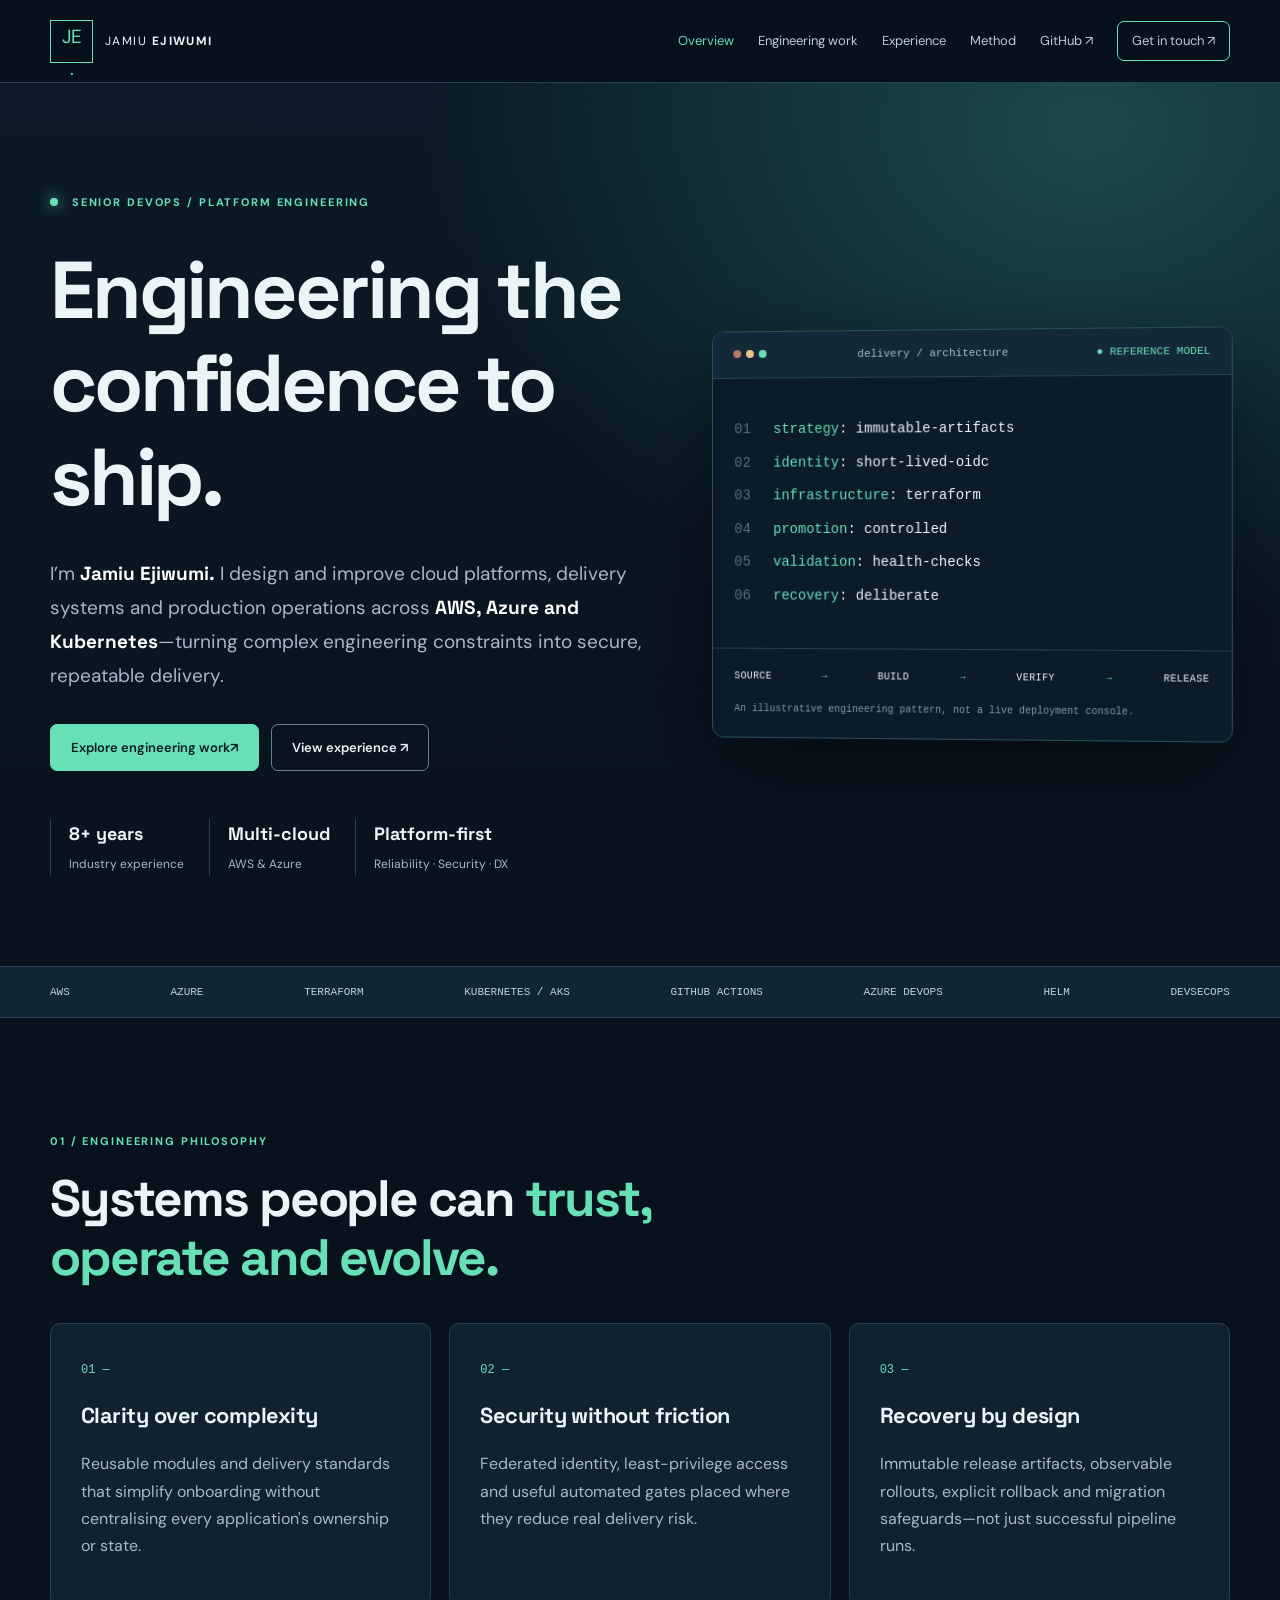
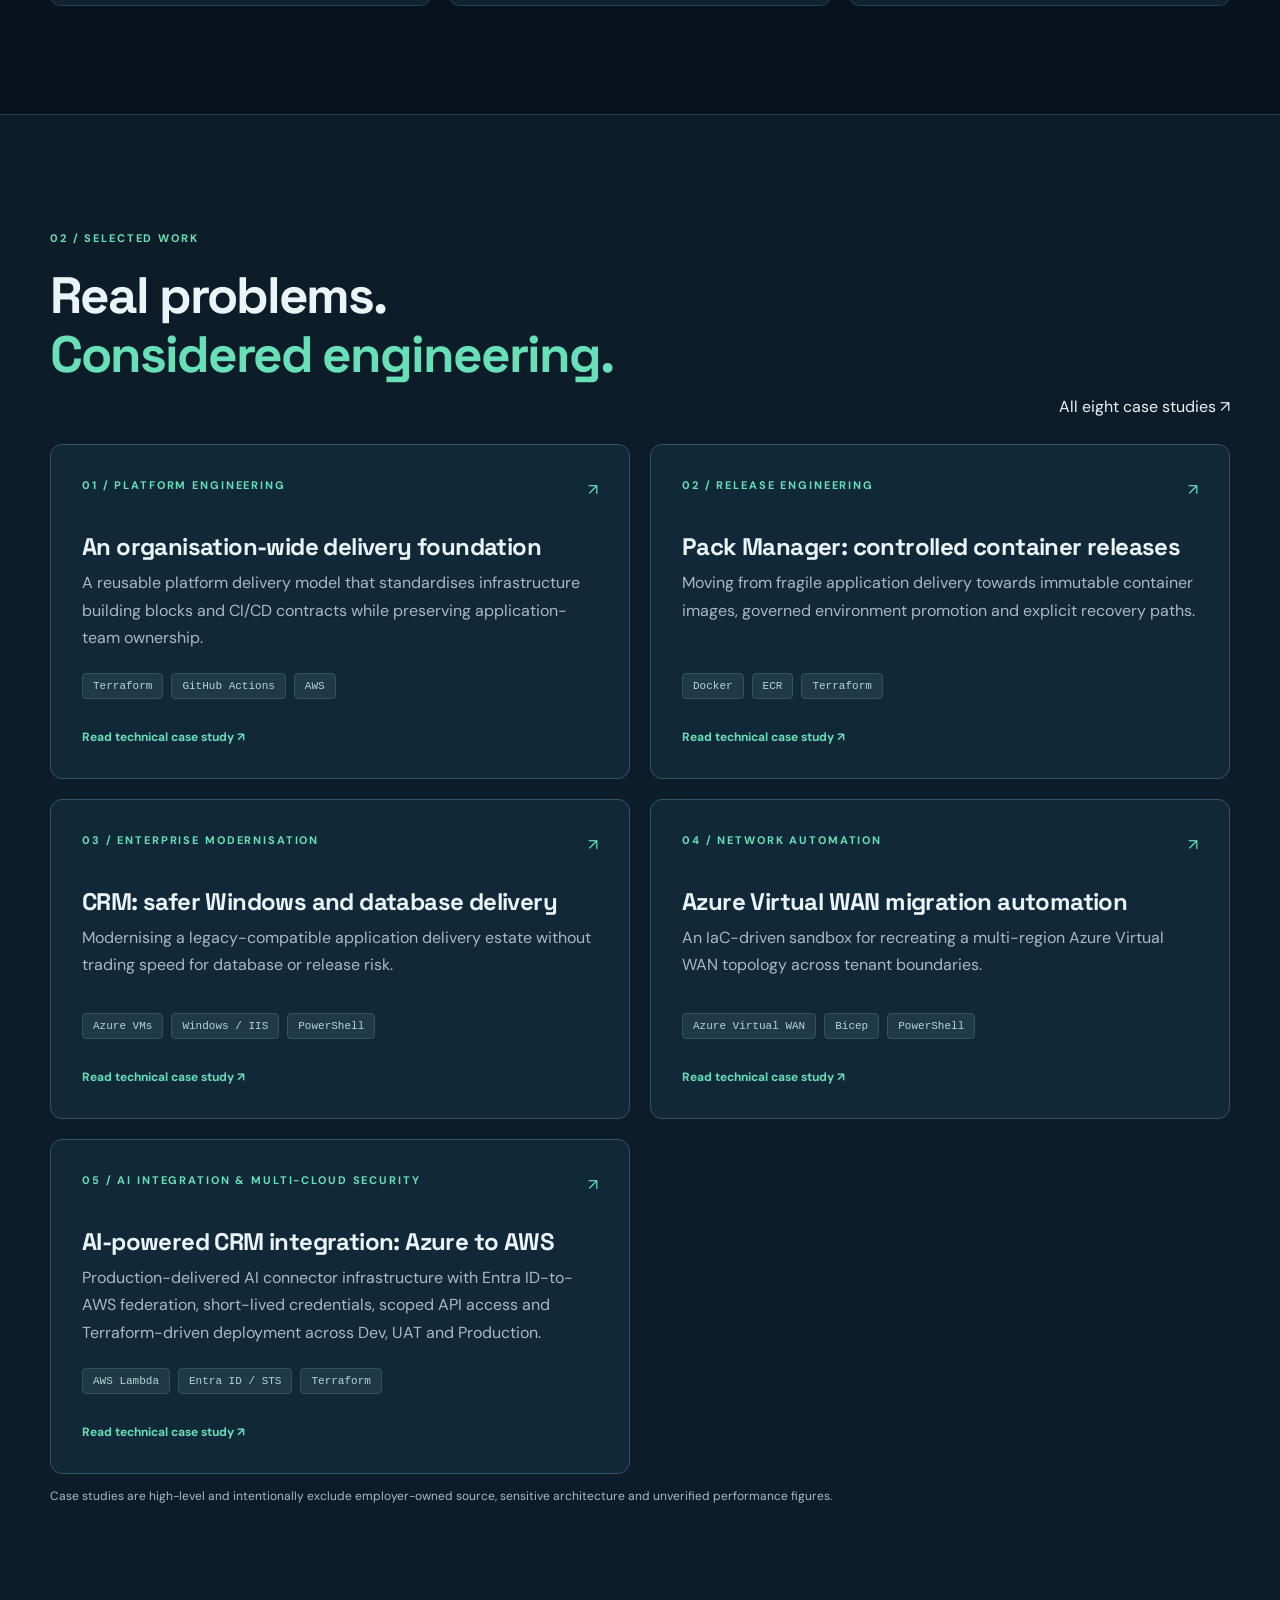
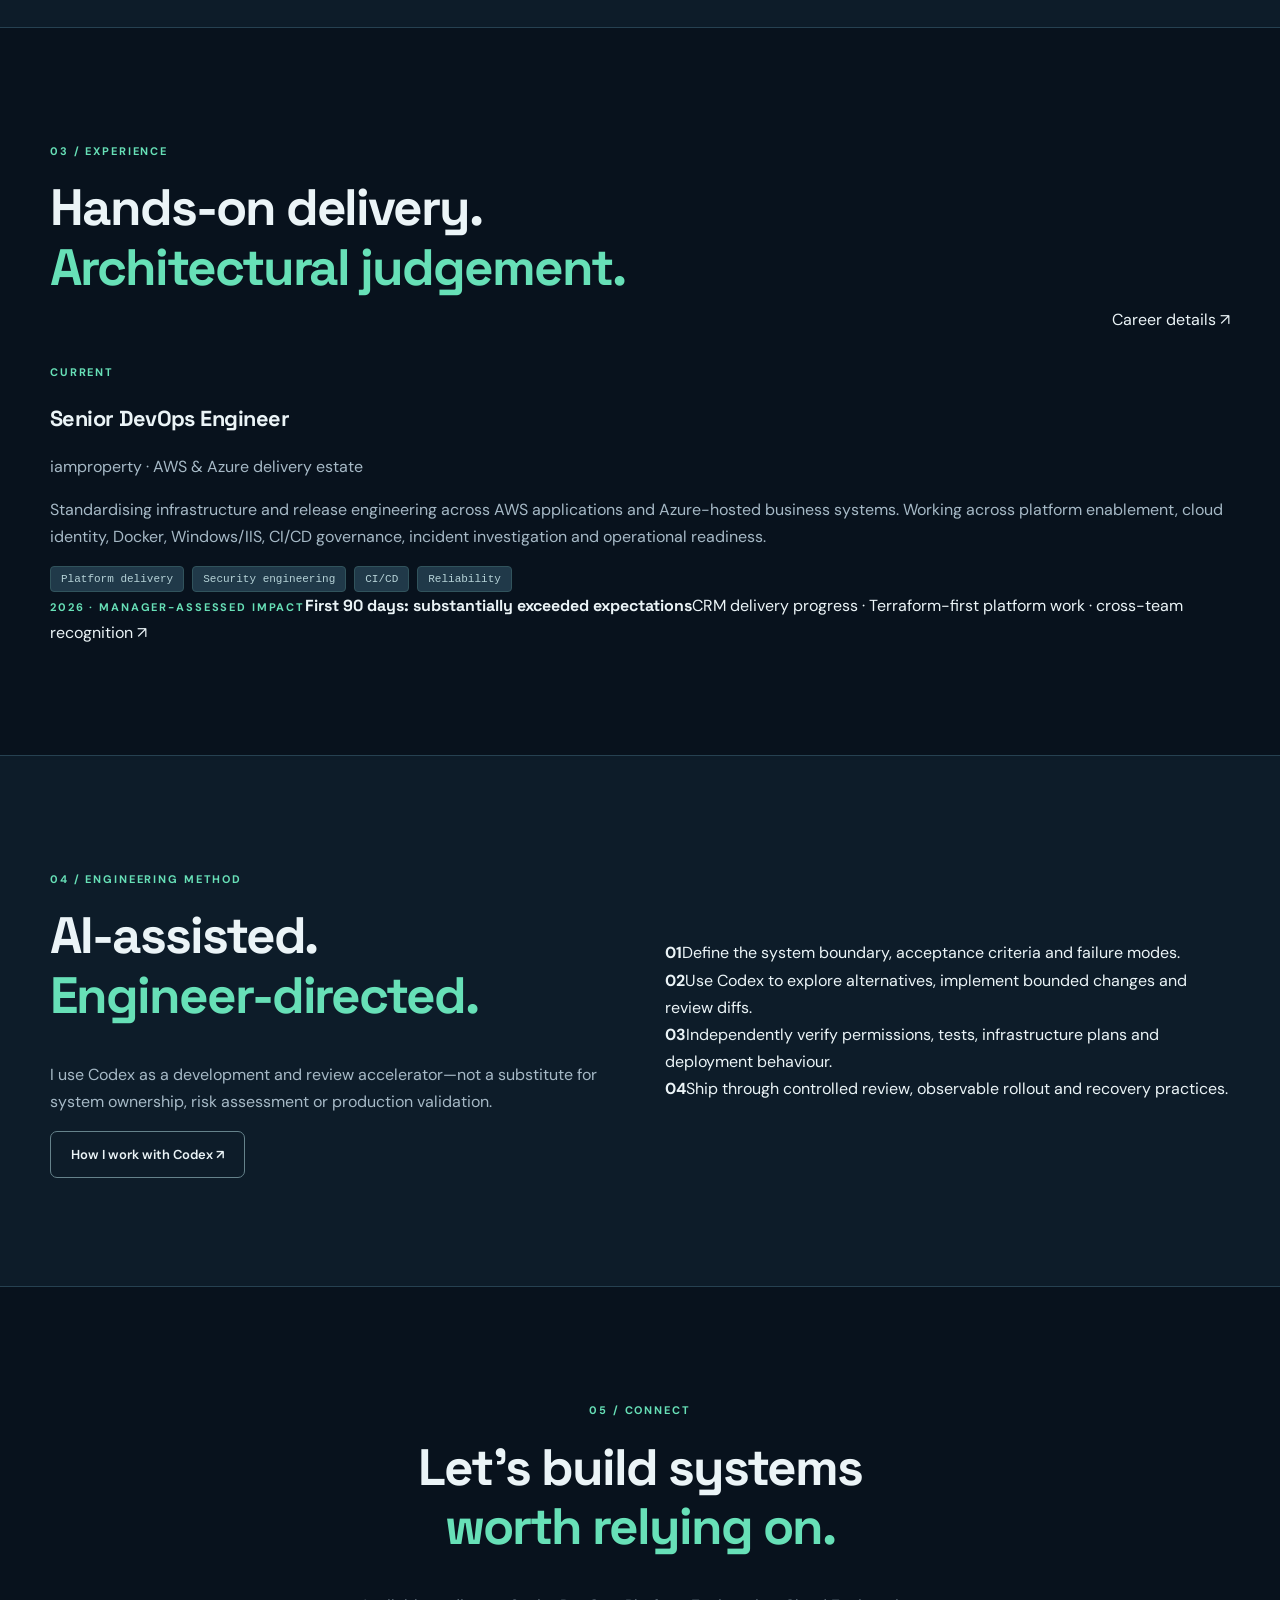
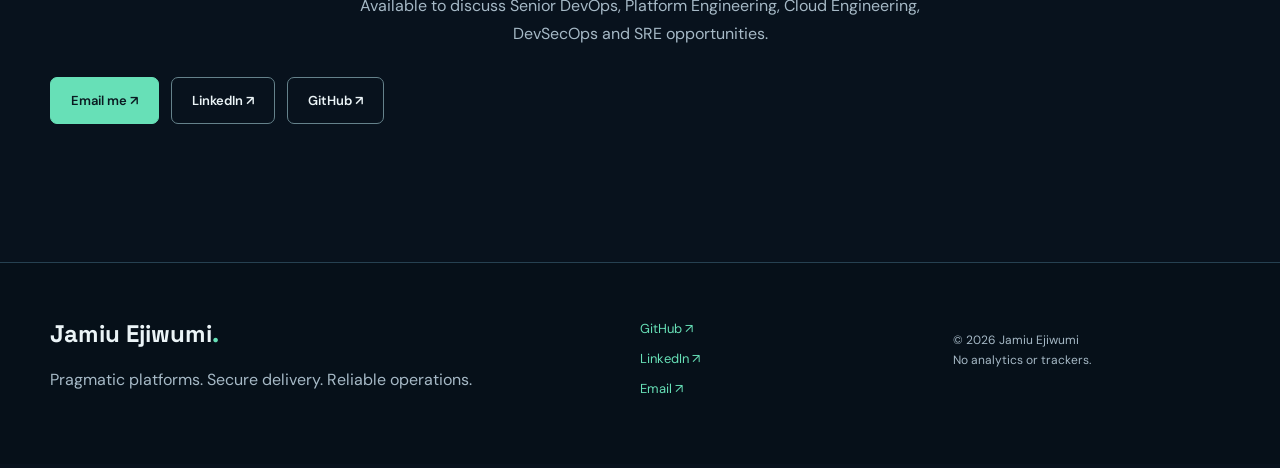
==== commit 9fdf4ada: "feat: surface early engineering impact on portfolio homepage" ====
--- a/index.html
+++ b/index.html
@@ -1 +1 @@
-<!doctype html><html lang="en-GB"><head><meta charset="utf-8"><meta name="viewport" content="width=device-width,initial-scale=1"><meta name="description" content="Senior DevOps and Platform Engineer. AWS, Azure, Kubernetes, Terraform, security, CI/CD and selected engineering case studies."><meta name="theme-color" content="#07111b"><meta property="og:type" content="website"><meta property="og:title" content="Jamiu Ejiwumi | Senior DevOps &amp; Platform Engineer"><meta property="og:description" content="Senior DevOps and Platform Engineer. AWS, Azure, Kubernetes, Terraform, security, CI/CD and selected engineering case studies."><meta property="og:image" content="https://jamiuejiwumi.github.io/assets/social-card.svg"><meta name="twitter:card" content="summary_large_image"><link rel="icon" type="image/svg+xml" href="assets/favicon.svg"><link rel="canonical" href="https://jamiuejiwumi.github.io/index.html"><link rel="stylesheet" href="styles.css"><script src="script.js" defer></script><title>Jamiu Ejiwumi | Senior DevOps &amp; Platform Engineer</title><script type="application/ld+json">{"@context": "https://schema.org", "@type": "Person", "name": "Jamiu Ejiwumi", "jobTitle": "Senior DevOps & Platform Engineer", "url": "https://jamiuejiwumi.github.io/", "sameAs": ["https://github.com/JamiuEjiwumi", "https://www.linkedin.com/in/jamiuejiwumi/"], "knowsAbout": ["AWS", "Azure", "Terraform", "Kubernetes", "Platform Engineering", "CI/CD", "DevSecOps"]}</script></head><body><a class="skip" href="#main">Skip to content</a><header class="header"><div class="container navigation"><a href="index.html" class="identity"><span class="monogram">JE<span class="glyph">.</span></span><span>JAMIU <b>EJIWUMI</b></span></a><button class="menu-toggle" aria-controls="nav" aria-expanded="false" aria-label="Toggle navigation">Menu <span>☰</span></button><nav id="nav" aria-label="Primary navigation"><a class="active" href="index.html">Overview</a><a class="" href="work.html">Engineering work</a><a class="" href="experience.html">Experience</a><a class="" href="method.html">Method</a><a href="https://github.com/JamiuEjiwumi" target="_blank" rel="noopener noreferrer">GitHub ↗</a><a class="nav-contact" href="mailto:jamiu.ejiwumi@gmail.com">Get in touch ↗</a></nav></div></header><main id="main"><div class="ambient"><div class="container hero"><div class="hero-text"><div class="eyebrow"><span class="pulse"></span> SENIOR DEVOPS / PLATFORM ENGINEERING</div><h1>Engineering the <span class="highlight">confidence</span> to ship.</h1><p class="lead">I’m <strong>Jamiu Ejiwumi.</strong> I design and improve cloud platforms, delivery systems and production operations across <strong>AWS, Azure and Kubernetes</strong>—turning complex engineering constraints into secure, repeatable delivery.</p><div class="buttons"><a class="btn primary" href="work.html">Explore engineering work <span>↗</span></a><a class="btn outline" href="experience.html">View experience ↗</a></div><div class="hero-stats"><div><strong>8+ years</strong><span>Industry experience</span></div><div><strong>Multi-cloud</strong><span>AWS & Azure</span></div><div><strong>Platform-first</strong><span>Reliability · Security · DX</span></div></div></div><div class="hero-display" aria-label="Illustrative delivery architecture"><div class="terminal-header"><span class="lights"><i></i><i></i><i></i></span><span>delivery / architecture</span><span class="online">● REFERENCE MODEL</span></div><div class="code-window"><div class="line"><span class="line-no">01</span><span class="teal">strategy</span>: immutable-artifacts</div><div class="line"><span class="line-no">02</span><span class="teal">identity</span>: short-lived-oidc</div><div class="line"><span class="line-no">03</span><span class="teal">infrastructure</span>: terraform</div><div class="line"><span class="line-no">04</span><span class="teal">promotion</span>: controlled</div><div class="line"><span class="line-no">05</span><span class="teal">validation</span>: health-checks</div><div class="line"><span class="line-no">06</span><span class="teal">recovery</span>: deliberate</div></div><div class="flow-line"><span>SOURCE</span><b>→</b><span>BUILD</span><b>→</b><span>VERIFY</span><b>→</b><span>RELEASE</span></div><div class="terminal-caption">An illustrative engineering pattern, not a live deployment console.</div></div></div></div><div class="ticker"><div class="container"><span>AWS</span><span>AZURE</span><span>TERRAFORM</span><span>KUBERNETES / AKS</span><span>GITHUB ACTIONS</span><span>AZURE DEVOPS</span><span>HELM</span><span>DEVSECOPS</span></div></div><section class="section container"><div class="section-top"><span class="section-count">01 / ENGINEERING PHILOSOPHY</span><h2>Systems people can <em>trust, operate and evolve.</em></h2></div><div class="three-values"><div><span class="value-num">01 —</span><h3>Clarity over complexity</h3><p>Reusable modules and delivery standards that simplify onboarding without centralising every application's ownership or state.</p></div><div><span class="value-num">02 —</span><h3>Security without friction</h3><p>Federated identity, least-privilege access and useful automated gates placed where they reduce real delivery risk.</p></div><div><span class="value-num">03 —</span><h3>Recovery by design</h3><p>Immutable release artifacts, observable rollouts, explicit rollback and migration safeguards—not just successful pipeline runs.</p></div></div></section><section class="section section-contrast"><div class="container"><div class="section-headline"><div><span class="section-count">02 / SELECTED WORK</span><h2>Real problems.<br><em>Considered engineering.</em></h2></div><a class="text-link" href="work.html">All eight case studies ↗</a></div><div class="work-grid"><a href="work.html#platform" class="work-card"><div class="card-top"><span class="label">01 / PLATFORM ENGINEERING</span><span class="arrow">↗</span></div><h3>An organisation-wide delivery foundation</h3><p>A reusable platform delivery model that standardises infrastructure building blocks and CI/CD contracts while preserving application-team ownership.</p><div class="tags"><span>Terraform</span><span>GitHub Actions</span><span>AWS</span></div><span class="view-link">Read technical case study <span>↗</span></span></a><a href="work.html#packmanager" class="work-card"><div class="card-top"><span class="label">02 / RELEASE ENGINEERING</span><span class="arrow">↗</span></div><h3>Pack Manager: controlled container releases</h3><p>Moving from fragile application delivery towards immutable container images, governed environment promotion and explicit recovery paths.</p><div class="tags"><span>Docker</span><span>ECR</span><span>Terraform</span></div><span class="view-link">Read technical case study <span>↗</span></span></a><a href="work.html#crm" class="work-card"><div class="card-top"><span class="label">03 / ENTERPRISE MODERNISATION</span><span class="arrow">↗</span></div><h3>CRM: safer Windows and database delivery</h3><p>Modernising a legacy-compatible application delivery estate without trading speed for database or release risk.</p><div class="tags"><span>Azure VMs</span><span>Windows / IIS</span><span>PowerShell</span></div><span class="view-link">Read technical case study <span>↗</span></span></a><a href="work.html#vwan" class="work-card"><div class="card-top"><span class="label">04 / NETWORK AUTOMATION</span><span class="arrow">↗</span></div><h3>Azure Virtual WAN migration automation</h3><p>An IaC-driven sandbox for recreating a multi-region Azure Virtual WAN topology across tenant boundaries.</p><div class="tags"><span>Azure Virtual WAN</span><span>Bicep</span><span>PowerShell</span></div><span class="view-link">Read technical case study <span>↗</span></span></a><a href="work.html#ai-crm" class="work-card"><div class="card-top"><span class="label">05 / AI INTEGRATION &amp; MULTI-CLOUD SECURITY</span><span class="arrow">↗</span></div><h3>AI-powered CRM integration: Azure to AWS</h3><p>Production-delivered AI connector infrastructure with Entra ID-to-AWS federation, short-lived credentials, scoped API access and Terraform-driven deployment across Dev, UAT and Production.</p><div class="tags"><span>AWS Lambda</span><span>Entra ID / STS</span><span>Terraform</span></div><span class="view-link">Read technical case study <span>↗</span></span></a></div><p class="note">Case studies are high-level and intentionally exclude employer-owned source, sensitive architecture and unverified performance figures.</p></div></section><section class="section container"><div class="section-headline"><div><span class="section-count">03 / EXPERIENCE</span><h2>Hands-on delivery.<br><em>Architectural judgement.</em></h2></div><a href="experience.html" class="text-link">Career details ↗</a></div><div class="experience-feature"><div><span class="micro">CURRENT</span><h3>Senior DevOps Engineer</h3><p class="subdued">iamproperty · AWS & Azure delivery estate</p></div><div><p>Standardising infrastructure and release engineering across AWS applications and Azure-hosted business systems. Working across platform enablement, cloud identity, Docker, Windows/IIS, CI/CD governance, incident investigation and operational readiness.</p><div class="tags"><span>Platform delivery</span><span>Security engineering</span><span>CI/CD</span><span>Reliability</span></div></div></div></section><section class="section section-contrast"><div class="container split-section"><div><span class="section-count">04 / ENGINEERING METHOD</span><h2>AI-assisted.<br><em>Engineer-directed.</em></h2><p class="lead-small">I use Codex as a development and review accelerator—not a substitute for system ownership, risk assessment or production validation.</p><a class="btn outline" href="method.html">How I work with Codex ↗</a></div><div class="process-steps"><div><b>01</b><span>Define the system boundary, acceptance criteria and failure modes.</span></div><div><b>02</b><span>Use Codex to explore alternatives, implement bounded changes and review diffs.</span></div><div><b>03</b><span>Independently verify permissions, tests, infrastructure plans and deployment behaviour.</span></div><div><b>04</b><span>Ship through controlled review, observable rollout and recovery practices.</span></div></div></div></section><section class="section container cta"><span class="section-count">05 / CONNECT</span><h2>Let's build systems<br><em>worth relying on.</em></h2><p>Available to discuss Senior DevOps, Platform Engineering, Cloud Engineering, DevSecOps and SRE opportunities.</p><div class="buttons"><a class="btn primary" href="mailto:jamiu.ejiwumi@gmail.com">Email me ↗</a><a class="btn outline" href="https://www.linkedin.com/in/jamiuejiwumi/" target="_blank" rel="noopener noreferrer">LinkedIn ↗</a><a class="btn outline" href="https://github.com/JamiuEjiwumi" target="_blank" rel="noopener noreferrer">GitHub ↗</a></div></section></main><footer class="footer"><div class="container foot-grid"><div><a href="index.html" class="foot-brand">Jamiu Ejiwumi<span class="glyph">.</span></a><p>Pragmatic platforms. Secure delivery. Reliable operations.</p></div><div class="foot-links"><a href="https://github.com/JamiuEjiwumi" target="_blank" rel="noopener noreferrer">GitHub ↗</a><a href="https://www.linkedin.com/in/jamiuejiwumi/" target="_blank" rel="noopener noreferrer">LinkedIn ↗</a><a href="mailto:jamiu.ejiwumi@gmail.com">Email ↗</a></div><p class="foot-end">© <span id="year">2026</span> Jamiu Ejiwumi<br>No analytics or trackers.</p></div></footer></body></html>+<!doctype html><html lang="en-GB"><head><meta charset="utf-8"><meta name="viewport" content="width=device-width,initial-scale=1"><meta name="description" content="Senior DevOps and Platform Engineer. AWS, Azure, Kubernetes, Terraform, security, CI/CD and selected engineering case studies."><meta name="theme-color" content="#07111b"><meta property="og:type" content="website"><meta property="og:title" content="Jamiu Ejiwumi | Senior DevOps &amp; Platform Engineer"><meta property="og:description" content="Senior DevOps and Platform Engineer. AWS, Azure, Kubernetes, Terraform, security, CI/CD and selected engineering case studies."><meta property="og:image" content="https://jamiuejiwumi.github.io/assets/social-card.svg"><meta name="twitter:card" content="summary_large_image"><link rel="icon" type="image/svg+xml" href="assets/favicon.svg"><link rel="canonical" href="https://jamiuejiwumi.github.io/index.html"><link rel="stylesheet" href="styles.css"><script src="script.js" defer></script><title>Jamiu Ejiwumi | Senior DevOps &amp; Platform Engineer</title><script type="application/ld+json">{"@context": "https://schema.org", "@type": "Person", "name": "Jamiu Ejiwumi", "jobTitle": "Senior DevOps & Platform Engineer", "url": "https://jamiuejiwumi.github.io/", "sameAs": ["https://github.com/JamiuEjiwumi", "https://www.linkedin.com/in/jamiuejiwumi/"], "knowsAbout": ["AWS", "Azure", "Terraform", "Kubernetes", "Platform Engineering", "CI/CD", "DevSecOps"]}</script></head><body><a class="skip" href="#main">Skip to content</a><header class="header"><div class="container navigation"><a href="index.html" class="identity"><span class="monogram">JE<span class="glyph">.</span></span><span>JAMIU <b>EJIWUMI</b></span></a><button class="menu-toggle" aria-controls="nav" aria-expanded="false" aria-label="Toggle navigation">Menu <span>☰</span></button><nav id="nav" aria-label="Primary navigation"><a class="active" href="index.html">Overview</a><a class="" href="work.html">Engineering work</a><a class="" href="experience.html">Experience</a><a class="" href="method.html">Method</a><a href="https://github.com/JamiuEjiwumi" target="_blank" rel="noopener noreferrer">GitHub ↗</a><a class="nav-contact" href="mailto:jamiu.ejiwumi@gmail.com">Get in touch ↗</a></nav></div></header><main id="main"><div class="ambient"><div class="container hero"><div class="hero-text"><div class="eyebrow"><span class="pulse"></span> SENIOR DEVOPS / PLATFORM ENGINEERING</div><h1>Engineering the <span class="highlight">confidence</span> to ship.</h1><p class="lead">I’m <strong>Jamiu Ejiwumi.</strong> I design and improve cloud platforms, delivery systems and production operations across <strong>AWS, Azure and Kubernetes</strong>—turning complex engineering constraints into secure, repeatable delivery.</p><div class="buttons"><a class="btn primary" href="work.html">Explore engineering work <span>↗</span></a><a class="btn outline" href="experience.html">View experience ↗</a></div><div class="hero-stats"><div><strong>8+ years</strong><span>Industry experience</span></div><div><strong>Multi-cloud</strong><span>AWS & Azure</span></div><div><strong>Platform-first</strong><span>Reliability · Security · DX</span></div></div></div><div class="hero-display" aria-label="Illustrative delivery architecture"><div class="terminal-header"><span class="lights"><i></i><i></i><i></i></span><span>delivery / architecture</span><span class="online">● REFERENCE MODEL</span></div><div class="code-window"><div class="line"><span class="line-no">01</span><span class="teal">strategy</span>: immutable-artifacts</div><div class="line"><span class="line-no">02</span><span class="teal">identity</span>: short-lived-oidc</div><div class="line"><span class="line-no">03</span><span class="teal">infrastructure</span>: terraform</div><div class="line"><span class="line-no">04</span><span class="teal">promotion</span>: controlled</div><div class="line"><span class="line-no">05</span><span class="teal">validation</span>: health-checks</div><div class="line"><span class="line-no">06</span><span class="teal">recovery</span>: deliberate</div></div><div class="flow-line"><span>SOURCE</span><b>→</b><span>BUILD</span><b>→</b><span>VERIFY</span><b>→</b><span>RELEASE</span></div><div class="terminal-caption">An illustrative engineering pattern, not a live deployment console.</div></div></div></div><div class="ticker"><div class="container"><span>AWS</span><span>AZURE</span><span>TERRAFORM</span><span>KUBERNETES / AKS</span><span>GITHUB ACTIONS</span><span>AZURE DEVOPS</span><span>HELM</span><span>DEVSECOPS</span></div></div><section class="section container"><div class="section-top"><span class="section-count">01 / ENGINEERING PHILOSOPHY</span><h2>Systems people can <em>trust, operate and evolve.</em></h2></div><div class="three-values"><div><span class="value-num">01 —</span><h3>Clarity over complexity</h3><p>Reusable modules and delivery standards that simplify onboarding without centralising every application's ownership or state.</p></div><div><span class="value-num">02 —</span><h3>Security without friction</h3><p>Federated identity, least-privilege access and useful automated gates placed where they reduce real delivery risk.</p></div><div><span class="value-num">03 —</span><h3>Recovery by design</h3><p>Immutable release artifacts, observable rollouts, explicit rollback and migration safeguards—not just successful pipeline runs.</p></div></div></section><section class="section section-contrast"><div class="container"><div class="section-headline"><div><span class="section-count">02 / SELECTED WORK</span><h2>Real problems.<br><em>Considered engineering.</em></h2></div><a class="text-link" href="work.html">All eight case studies ↗</a></div><div class="work-grid"><a href="work.html#platform" class="work-card"><div class="card-top"><span class="label">01 / PLATFORM ENGINEERING</span><span class="arrow">↗</span></div><h3>An organisation-wide delivery foundation</h3><p>A reusable platform delivery model that standardises infrastructure building blocks and CI/CD contracts while preserving application-team ownership.</p><div class="tags"><span>Terraform</span><span>GitHub Actions</span><span>AWS</span></div><span class="view-link">Read technical case study <span>↗</span></span></a><a href="work.html#packmanager" class="work-card"><div class="card-top"><span class="label">02 / RELEASE ENGINEERING</span><span class="arrow">↗</span></div><h3>Pack Manager: controlled container releases</h3><p>Moving from fragile application delivery towards immutable container images, governed environment promotion and explicit recovery paths.</p><div class="tags"><span>Docker</span><span>ECR</span><span>Terraform</span></div><span class="view-link">Read technical case study <span>↗</span></span></a><a href="work.html#crm" class="work-card"><div class="card-top"><span class="label">03 / ENTERPRISE MODERNISATION</span><span class="arrow">↗</span></div><h3>CRM: safer Windows and database delivery</h3><p>Modernising a legacy-compatible application delivery estate without trading speed for database or release risk.</p><div class="tags"><span>Azure VMs</span><span>Windows / IIS</span><span>PowerShell</span></div><span class="view-link">Read technical case study <span>↗</span></span></a><a href="work.html#vwan" class="work-card"><div class="card-top"><span class="label">04 / NETWORK AUTOMATION</span><span class="arrow">↗</span></div><h3>Azure Virtual WAN migration automation</h3><p>An IaC-driven sandbox for recreating a multi-region Azure Virtual WAN topology across tenant boundaries.</p><div class="tags"><span>Azure Virtual WAN</span><span>Bicep</span><span>PowerShell</span></div><span class="view-link">Read technical case study <span>↗</span></span></a><a href="work.html#ai-crm" class="work-card"><div class="card-top"><span class="label">05 / AI INTEGRATION &amp; MULTI-CLOUD SECURITY</span><span class="arrow">↗</span></div><h3>AI-powered CRM integration: Azure to AWS</h3><p>Production-delivered AI connector infrastructure with Entra ID-to-AWS federation, short-lived credentials, scoped API access and Terraform-driven deployment across Dev, UAT and Production.</p><div class="tags"><span>AWS Lambda</span><span>Entra ID / STS</span><span>Terraform</span></div><span class="view-link">Read technical case study <span>↗</span></span></a></div><p class="note">Case studies are high-level and intentionally exclude employer-owned source, sensitive architecture and unverified performance figures.</p></div></section><section class="section container"><div class="section-headline"><div><span class="section-count">03 / EXPERIENCE</span><h2>Hands-on delivery.<br><em>Architectural judgement.</em></h2></div><a href="experience.html" class="text-link">Career details ↗</a></div><div class="experience-feature"><div><span class="micro">CURRENT</span><h3>Senior DevOps Engineer</h3><p class="subdued">iamproperty · AWS & Azure delivery estate</p></div><div><p>Standardising infrastructure and release engineering across AWS applications and Azure-hosted business systems. Working across platform enablement, cloud identity, Docker, Windows/IIS, CI/CD governance, incident investigation and operational readiness.</p><div class="tags"><span>Platform delivery</span><span>Security engineering</span><span>CI/CD</span><span>Reliability</span></div></div></div><a class="recognition-teaser" href="experience.html#recognition"><span class="micro">2026 · MANAGER-ASSESSED IMPACT</span><strong>First 90 days: substantially exceeded expectations</strong><span>CRM delivery progress · Terraform-first platform work · cross-team recognition ↗</span></a></section><section class="section section-contrast"><div class="container split-section"><div><span class="section-count">04 / ENGINEERING METHOD</span><h2>AI-assisted.<br><em>Engineer-directed.</em></h2><p class="lead-small">I use Codex as a development and review accelerator—not a substitute for system ownership, risk assessment or production validation.</p><a class="btn outline" href="method.html">How I work with Codex ↗</a></div><div class="process-steps"><div><b>01</b><span>Define the system boundary, acceptance criteria and failure modes.</span></div><div><b>02</b><span>Use Codex to explore alternatives, implement bounded changes and review diffs.</span></div><div><b>03</b><span>Independently verify permissions, tests, infrastructure plans and deployment behaviour.</span></div><div><b>04</b><span>Ship through controlled review, observable rollout and recovery practices.</span></div></div></div></section><section class="section container cta"><span class="section-count">05 / CONNECT</span><h2>Let's build systems<br><em>worth relying on.</em></h2><p>Available to discuss Senior DevOps, Platform Engineering, Cloud Engineering, DevSecOps and SRE opportunities.</p><div class="buttons"><a class="btn primary" href="mailto:jamiu.ejiwumi@gmail.com">Email me ↗</a><a class="btn outline" href="https://www.linkedin.com/in/jamiuejiwumi/" target="_blank" rel="noopener noreferrer">LinkedIn ↗</a><a class="btn outline" href="https://github.com/JamiuEjiwumi" target="_blank" rel="noopener noreferrer">GitHub ↗</a></div></section></main><footer class="footer"><div class="container foot-grid"><div><a href="index.html" class="foot-brand">Jamiu Ejiwumi<span class="glyph">.</span></a><p>Pragmatic platforms. Secure delivery. Reliable operations.</p></div><div class="foot-links"><a href="https://github.com/JamiuEjiwumi" target="_blank" rel="noopener noreferrer">GitHub ↗</a><a href="https://www.linkedin.com/in/jamiuejiwumi/" target="_blank" rel="noopener noreferrer">LinkedIn ↗</a><a href="mailto:jamiu.ejiwumi@gmail.com">Email ↗</a></div><p class="foot-end">© <span id="year">2026</span> Jamiu Ejiwumi<br>No analytics or trackers.</p></div></footer></body></html>
--- a/styles.css
+++ b/styles.css
@@ -1,2 +1,26 @@
 @import url('https://fonts.googleapis.com/css2?family=DM+Sans:wght@400;500;600;700&family=Space+Grotesk:wght@400;500;600;700&display=swap');
 :root{--bg:#08121d;--bg2:#0d1c29;--panel:#112435;--line:#264151;--text:#ebf4f7;--muted:#a6b9c6;--accent:#67e0b7;--gold:#eac388}*{box-sizing:border-box}html{scroll-behavior:smooth}body{margin:0;color:var(--text);background:var(--bg);font:16px/1.7 'DM Sans',Arial,sans-serif}a{color:inherit;text-decoration:none}a:focus-visible,button:focus-visible{outline:3px solid var(--accent);outline-offset:4px}p{color:var(--muted)}h1,h2,h3,strong{font-family:'Space Grotesk',sans-serif}h1,h2,h3{line-height:1.16;letter-spacing:-.04em}h1{font-size:clamp(3.25rem,6.3vw,6.5rem);margin:.4em 0}h2{font-size:clamp(2.1rem,4vw,4rem);margin:.3em 0 .7em}h3{font-size:1.36rem;letter-spacing:-.025em}em{font-style:normal;color:var(--accent)}.container{width:min(1180px,calc(100% - 48px));margin:auto}.skip{position:absolute;left:-9999px}.skip:focus{left:20px;top:10px;background:white;color:#111;z-index:100}.header{position:sticky;top:0;z-index:12;background:#08121df0;backdrop-filter:blur(18px);border-bottom:1px solid var(--line)}.navigation{min-height:82px;display:flex;align-items:center;justify-content:space-between;gap:22px}.identity{display:flex;align-items:center;gap:12px;font-size:12px;letter-spacing:.12em}.monogram{display:grid;place-items:center;width:43px;height:43px;border:1px solid var(--accent);color:var(--accent);font-size:19px;letter-spacing:-.06em}.glyph{color:var(--accent)}nav{display:flex;align-items:center;gap:24px}nav a{font-size:13px;color:#bfccd4}nav a:hover,nav a.active{color:var(--accent)}.nav-contact{border:1px solid var(--accent);border-radius:7px;padding:8px 14px}.menu-toggle{display:none}.ambient{background:radial-gradient(ellipse at 85% 5%,#1b4b49 0,transparent 43%),linear-gradient(180deg,#0b1a26,#08121d)}.hero{padding:110px 0 90px;display:grid;grid-template-columns:1.08fr .92fr;align-items:center;gap:45px}.lead{font-size:19px;max-width:660px;line-height:1.8}.lead strong{color:white}.eyebrow,.section-count,.micro,.label{font-size:11px;font-weight:700;letter-spacing:.17em;color:var(--accent)}.pulse{display:inline-block;width:8px;height:8px;border-radius:100%;background:var(--accent);margin-right:9px;box-shadow:0 0 14px var(--accent)}.buttons{display:flex;align-items:center;gap:12px;flex-wrap:wrap;margin:30px 0}.btn{display:inline-flex;align-items:center;justify-content:center;min-height:47px;padding:12px 20px;border-radius:7px;font:600 13px 'DM Sans';cursor:pointer;transition:transform .2s}.btn:hover{transform:translateY(-2px)}.primary{background:var(--accent);color:#0a1a21;border:1px solid var(--accent)}.outline{border:1px solid #65828b;color:var(--text);background:transparent}.hero-stats{display:flex;gap:25px;margin-top:48px;flex-wrap:wrap}.hero-stats>div{border-left:1px solid var(--line);padding-left:18px}.hero-stats strong{display:block;font-size:18px}.hero-stats span{font-size:12px;color:var(--muted)}.hero-display{border:1px solid #28505b;background:#0c1b28;box-shadow:0 30px 90px #0007;border-radius:12px;overflow:hidden;transform:perspective(1400px) rotateY(-4deg)}.terminal-header{display:flex;justify-content:space-between;gap:10px;padding:17px 21px;background:#142938;border-bottom:1px solid var(--line);font:11px monospace;color:var(--muted)}.lights i{display:inline-block;background:#c17668;width:8px;height:8px;border-radius:50%;margin-right:5px}.lights i:nth-child(2){background:var(--gold)}.lights i:nth-child(3){background:var(--accent)}.online{color:var(--accent)}.code-window{padding:35px 22px;font:14px/2.4 monospace}.line-no{color:#54717b;margin-right:23px}.teal{color:var(--accent)}.flow-line{border-top:1px solid var(--line);padding:22px;display:flex;justify-content:space-between;font:10px monospace;letter-spacing:.04em}.flow-line b{color:var(--accent)}.terminal-caption{padding:0 22px 23px;font:10px monospace;color:#7f9ba8}.ticker{background:#102634;border-block:1px solid var(--line)}.ticker .container{display:flex;justify-content:space-between;gap:20px;flex-wrap:wrap;padding:19px 0;font:11px monospace;color:#c1d0d8}.section{padding-block:108px}.section-top{max-width:770px}.three-values,.capability-grid,.credential-grid{display:grid;grid-template-columns:repeat(3,1fr);gap:18px}.three-values>div,.capability-grid>div,.credential-feature{padding:30px;border:1px solid var(--line);background:#102230;border-radius:10px}.value-num{font:12px monospace;color:var(--accent)}.section-contrast{background:var(--bg2);border-block:1px solid var(--line)}.section-headline{display:flex;justify-content:space-between;align-items:end;gap:30px;margin-bottom:24px}.work-grid{display:grid;grid-template-columns:repeat(2,minmax(0,1fr));gap:20px}.work-card{background:#112839;border:1px solid #355364;border-radius:12px;padding:31px;min-height:320px;display:flex;flex-direction:column;transition:transform .2s,border-color .2s}.work-card:hover{transform:translateY(-5px);border-color:var(--accent)}.card-top{display:flex;justify-content:space-between}.arrow,.view-link{color:var(--accent)}.work-card h3{font-size:24px;margin:30px 0 8px}.work-card p{margin:0 0 22px}.tags{display:flex;gap:8px;flex-wrap:wrap;margin-top:auto}.tags span{font:11px monospace;background:#203949;color:#b6d3d8;border:1px solid #31535c;border-radius:4px;padding:6px 10px}.view-link{display:block;margin-top:28px;font-size:12px;font-weight:700}.split-section{display:grid;grid-template-columns:1fr 1fr;gap:50px;align-items:center}.check-list>div{padding:17px 0;border-bottom:1px solid var(--line);display:flex;gap:17px}.check-list b{color:var(--accent)}.cta{text-align:center}.cta p{max-width:620px;margin-inline:auto}.footer{border-top:1px solid var(--line);background:#061019;padding:55px 0}.foot-grid{display:grid;grid-template-columns:2fr 1fr 1fr;gap:35px}.foot-brand{font:700 24px 'Space Grotesk'}.foot-links{display:flex;flex-direction:column;gap:8px}.foot-links a{color:var(--accent);font-size:13px}.foot-end{font-size:12px}.page-banner{padding-block:115px 65px}.page-banner p{font-size:19px;max-width:800px}.case-index{display:grid;grid-template-columns:1fr 1fr;gap:8px;padding-bottom:55px}.case-index a{border-bottom:1px solid var(--line);padding:14px 0;color:#d7e4eb;font-size:14px}.case-index span{color:var(--accent);margin-right:16px;font:11px monospace}.deep-cases{padding-bottom:85px}.deep-case{padding:65px 0;border-top:1px solid var(--line);display:grid;grid-template-columns:235px 1fr;gap:40px;scroll-margin-top:95px}.case-sidebar{display:flex;flex-direction:column;gap:16px}.case-status{font-size:11px;color:var(--gold)}.case-main h2{font-size:clamp(2rem,3vw,3.1rem)}.case-summary{font-size:19px}.case-two{display:grid;grid-template-columns:1fr 1.3fr;gap:36px;margin-top:35px}.case-two ul,.exp-body ul{padding-left:18px;color:var(--muted)}li{padding-bottom:8px}.case-result{padding:23px;background:#143629;border-left:3px solid var(--accent);margin:30px 0}.case-result span{color:var(--accent);font-size:10px;letter-spacing:.12em}.case-result p{color:#e4f4eb;margin:8px 0 0}.deep-case blockquote{border-left:2px solid #45606d;margin:25px 0;padding-left:21px;color:#e0edf3;font-size:20px}.privacy,.career-note{padding:30px;background:#142735;border:1px solid var(--line)}.experience-long{padding-bottom:80px}.experience-long article{display:grid;grid-template-columns:290px 1fr;gap:40px;padding:39px 0;border-top:1px solid var(--line)}.experience-date h2{font-size:24px;margin:12px 0}.experience-date p{margin:2px 0}.exp-body h3{margin-top:0}.credential-grid{grid-template-columns:repeat(2,1fr)}.credential-feature h3{font-size:24px}.credential-feature a{color:var(--accent);font-size:13px}.method-grid{display:grid;grid-template-columns:repeat(3,1fr);gap:16px}.method-grid>div{padding:30px;border:1px solid var(--line);background:#102737}.method-grid>div>span{color:var(--accent);font:11px monospace}.architecture{display:flex;align-items:center;gap:10px;justify-content:space-between;flex-wrap:wrap}.arch-stage{flex:1;min-width:150px;padding:24px;background:#122a39;border:1px solid var(--line);border-radius:7px}.arch-stage strong,.arch-stage span{display:block}.arch-stage span{font-size:12px;color:var(--muted)}.arch-arrow{color:var(--accent)}.note,.caveat{font-size:12px;color:#a9bbc5}.print-body{max-width:920px;padding-bottom:100px}.print-body h2{font-size:23px;margin-top:33px}.print-body h3{font-size:18px}.menu-toggle{border:1px solid var(--line);background:transparent;color:var(--text);padding:8px 13px;border-radius:5px}@media(max-width:900px){.hero,.split-section,.deep-case,.experience-long article{grid-template-columns:1fr}.hero{padding-top:70px}.hero-display{transform:none}.three-values,.capability-grid,.method-grid{grid-template-columns:repeat(2,1fr)}.deep-case{gap:12px}.case-sidebar{flex-direction:row;justify-content:space-between}.foot-grid{grid-template-columns:1fr 1fr}}@media(max-width:670px){.container{width:min(100% - 34px,1180px)}h1{font-size:clamp(2.9rem,11vw,4rem)}.navigation{min-height:68px}.menu-toggle{display:block}nav{display:none;position:absolute;left:0;right:0;top:68px;flex-direction:column;align-items:stretch;gap:0;background:#0b1b29;padding:10px 20px 20px;border-bottom:1px solid var(--line)}nav.open{display:flex}nav a{padding:11px}.hero{padding:55px 0}.section{padding-block:65px}.hero-stats{gap:15px}.three-values,.capability-grid,.method-grid,.credential-grid,.work-grid,.case-index,.case-two,.foot-grid{grid-template-columns:1fr}.section-headline{display:block}.page-banner{padding-block:70px 35px}.code-window{font-size:11px}.hero-display{max-width:100%}.terminal-header{font-size:9px}.foot-grid{gap:12px}.ticker .container{justify-content:flex-start}}@media(prefers-reduced-motion:reduce){*,*:before,*:after{scroll-behavior:auto!important;transition:none!important}}@media print{*{color:#111!important;box-shadow:none!important;background:white!important}.header,.footer,.no-print,.menu-toggle{display:none!important}.container{width:100%}.page-banner{padding:0}.print-body{padding:0}.print-body h2{margin-top:20px}p,li{font-size:10.5pt}h1{font-size:28pt}h2{font-size:15pt}a{text-decoration:none}}
+
+/* Portfolio polish: resilient responsive layout and accessible interactions */
+html{scroll-padding-top:100px}
+body{overflow-wrap:break-word}
+main,section,.container,.work-card,.deep-case,.case-main{min-width:0}
+img,svg,video{max-width:100%;height:auto}
+a,button{-webkit-tap-highlight-color:transparent}
+a:focus-visible,button:focus-visible{outline:3px solid var(--accent);outline-offset:4px;border-radius:4px}
+.work-card,.credential-feature,.deep-case{transition:border-color .2s ease,box-shadow .2s ease}
+.work-card:hover,.work-card:focus-visible{border-color:var(--accent);box-shadow:0 14px 45px rgba(0,0,0,.18)}
+::selection{background:var(--accent);color:#08121d}
+@media(max-width:1050px) and (min-width:671px){.navigation{gap:12px}.navigation nav{gap:12px}.navigation nav a{font-size:12px}.identity{letter-spacing:.06em}}
+@media(max-width:670px){
+  .navigation{position:relative}
+  .navigation nav{left:-17px;right:-17px;top:100%;padding:12px 18px 18px;max-height:calc(100dvh - 68px);overflow-y:auto;box-shadow:0 24px 40px rgba(0,0,0,.35)}
+  .navigation nav a{display:block;min-height:44px}
+  .menu-toggle{min-height:44px;min-width:60px}
+  .buttons .btn{max-width:100%}
+  .hero-stats{margin-top:30px}
+  .code-window,.flow-line{overflow-x:auto}
+  .case-sidebar{flex-wrap:wrap;gap:8px}
+  .credential-feature,.method-grid>div{padding:22px}
+}
+@media(prefers-reduced-motion:reduce){html{scroll-behavior:auto}.work-card,.credential-feature,.deep-case{transition:none}}
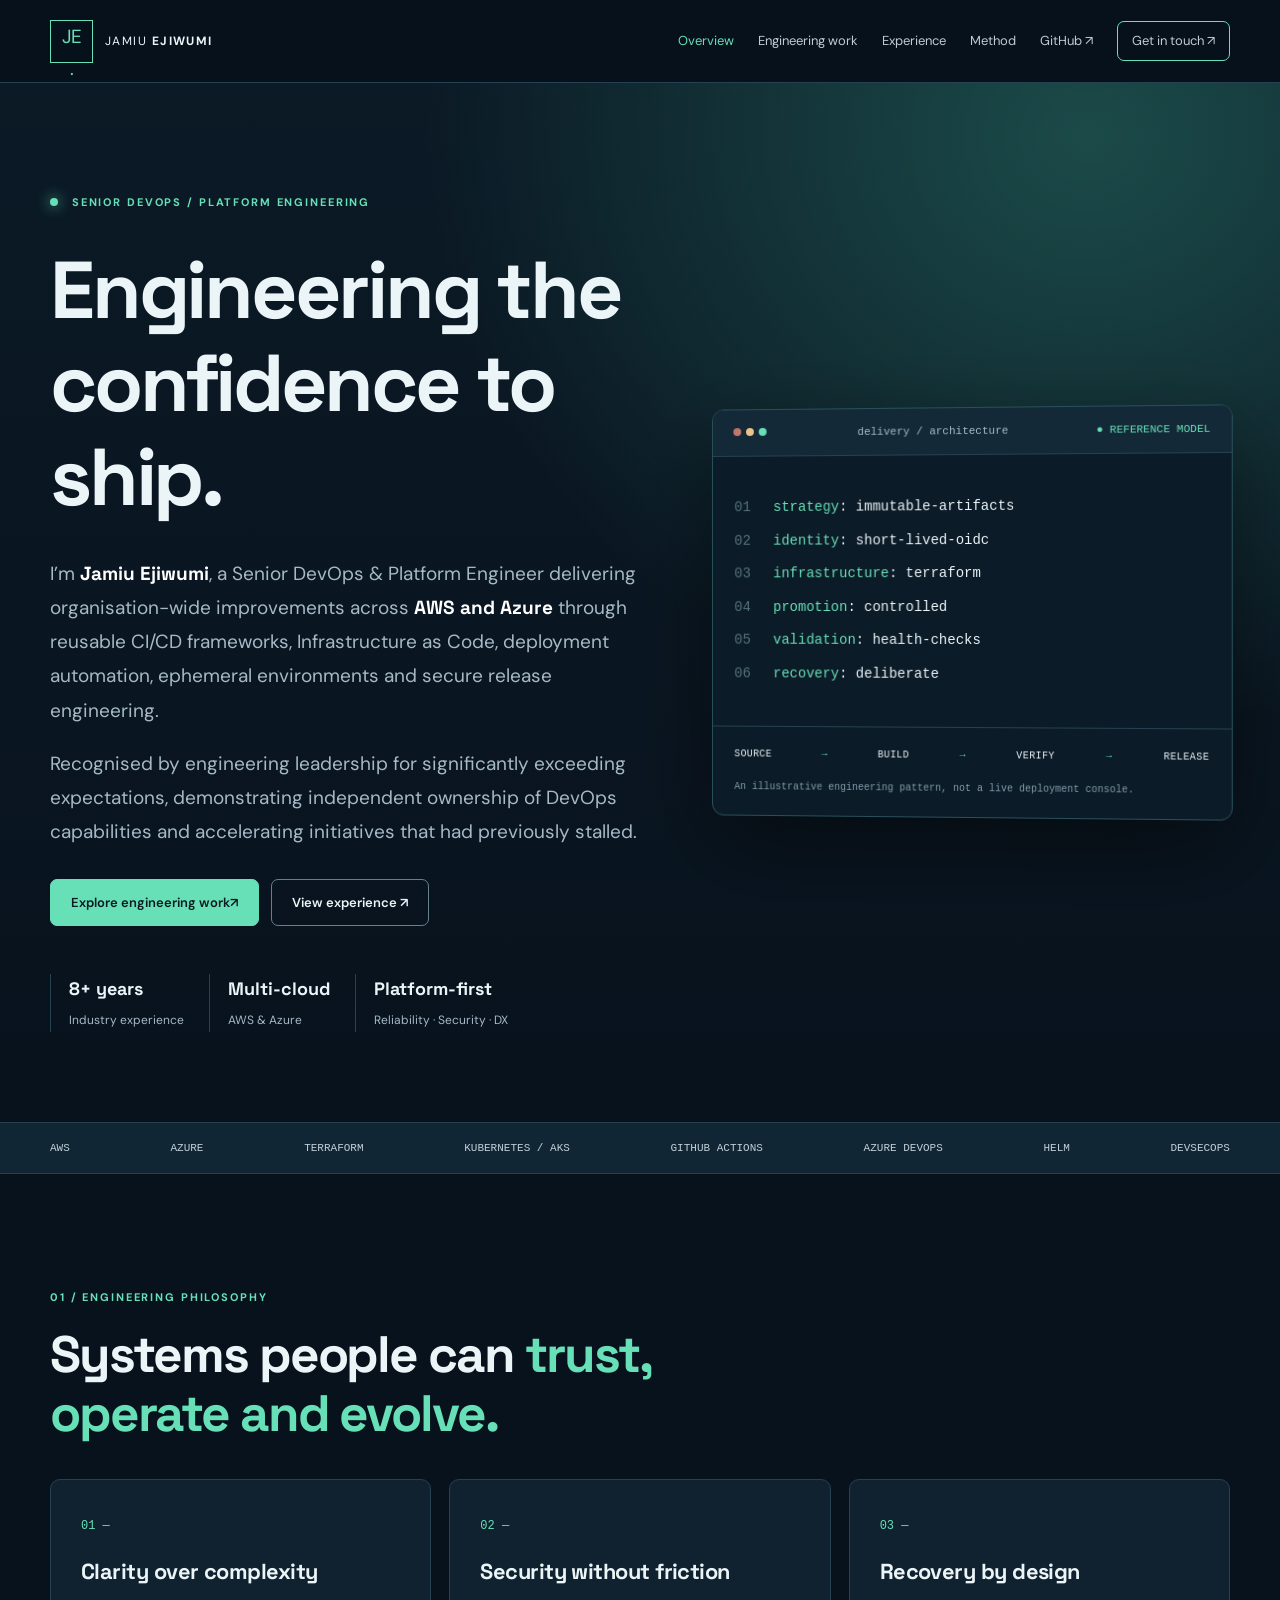
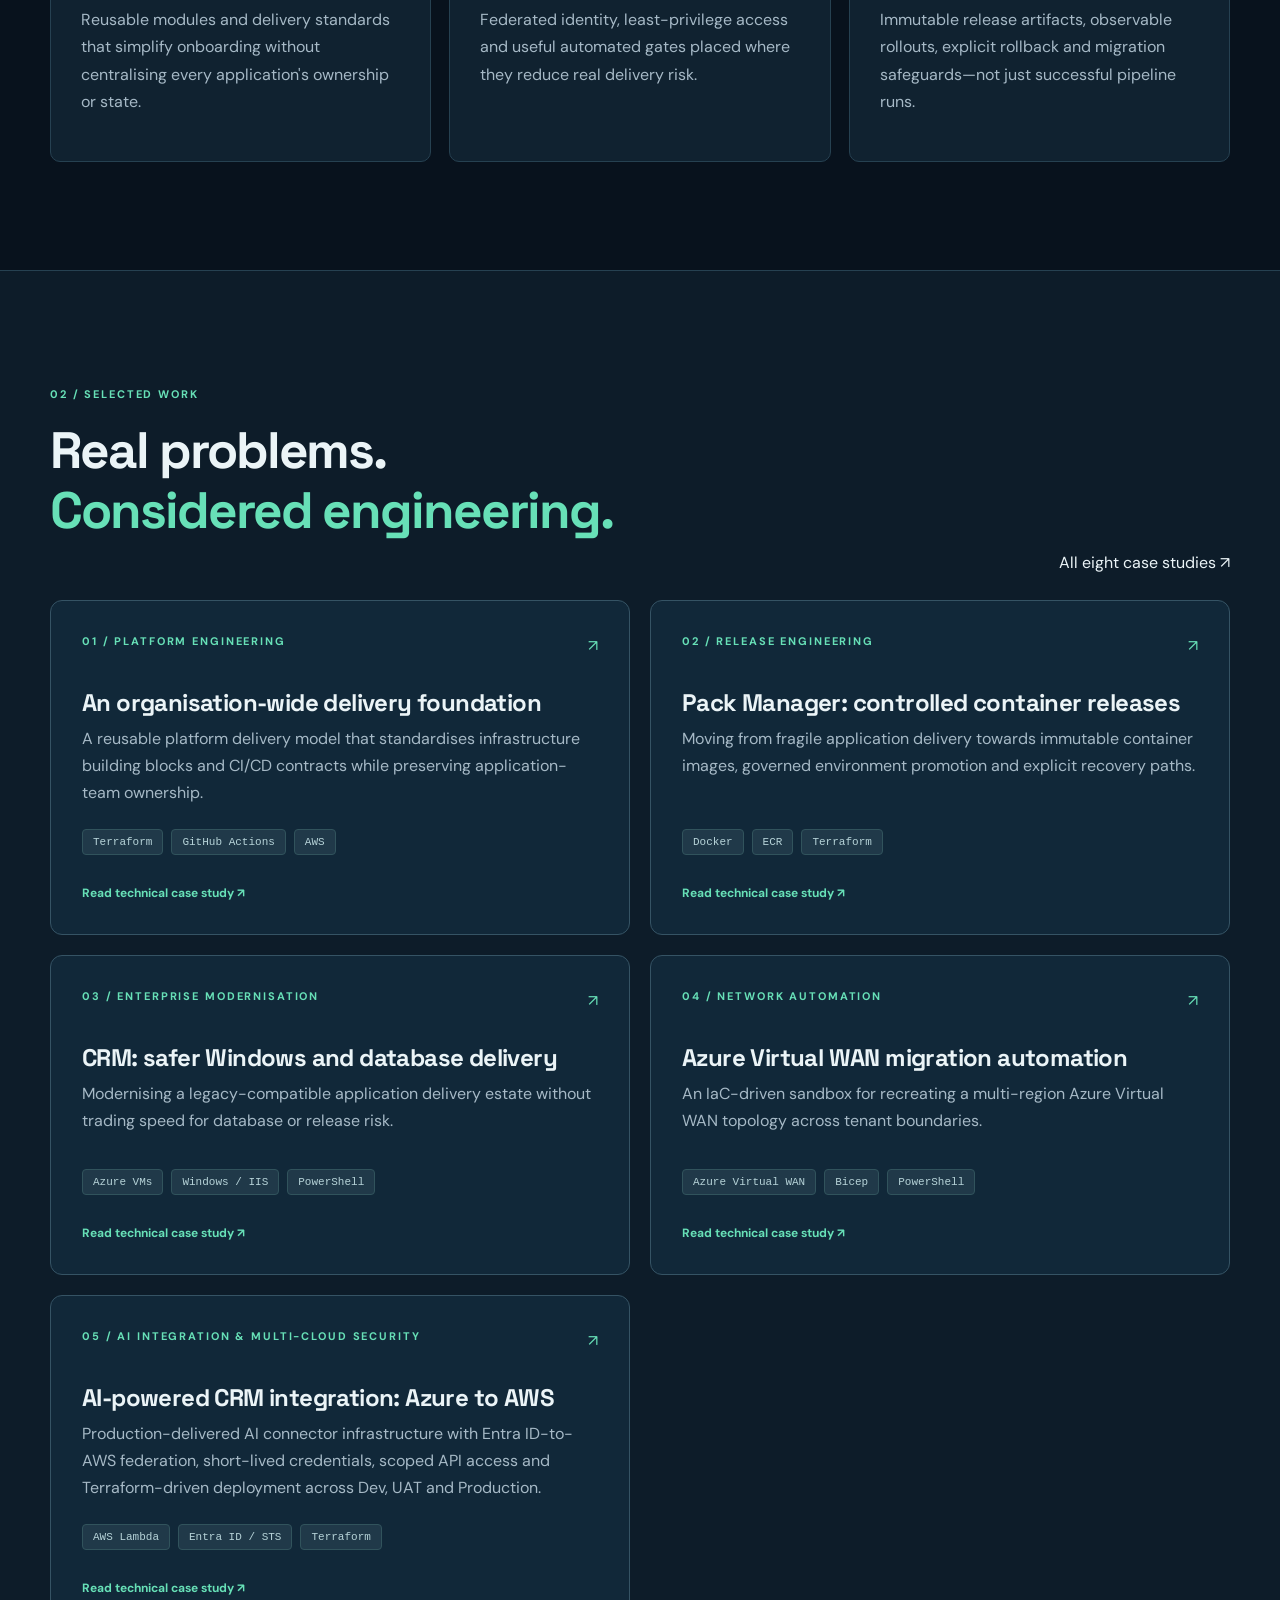
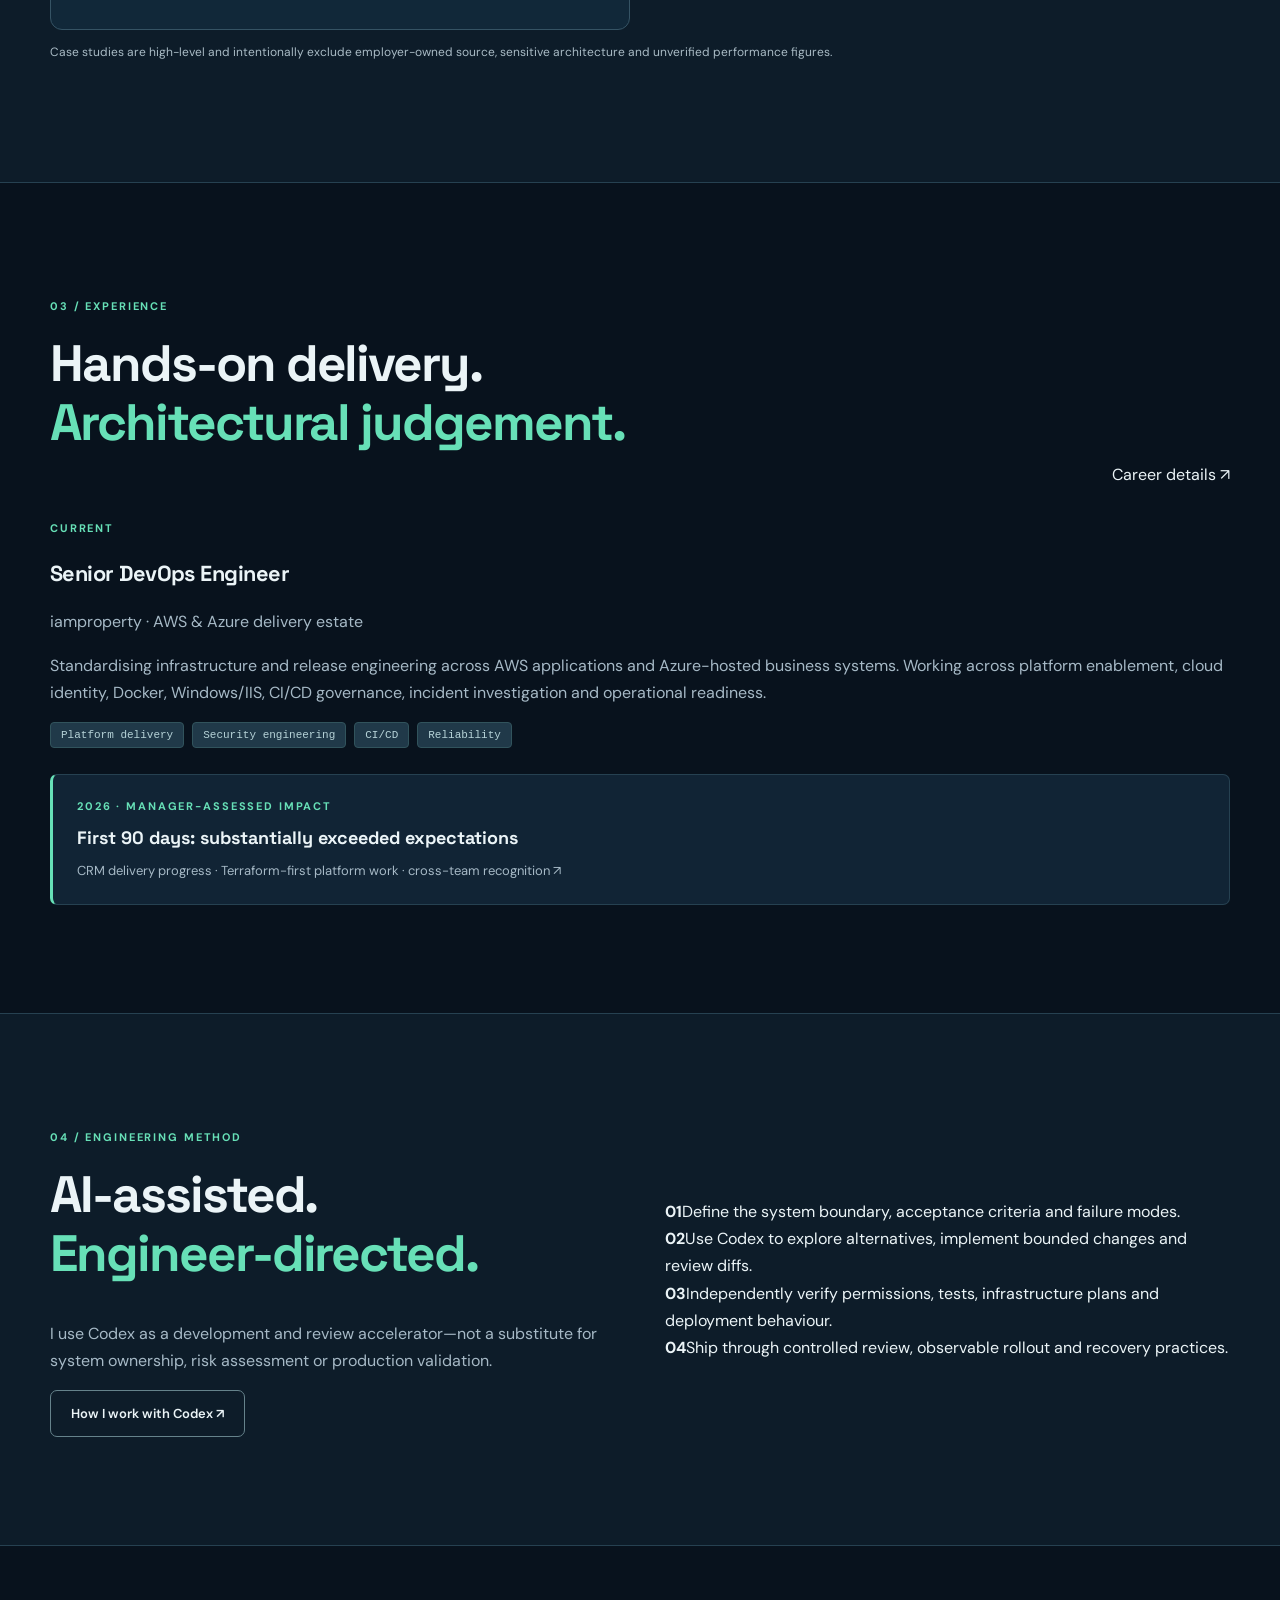
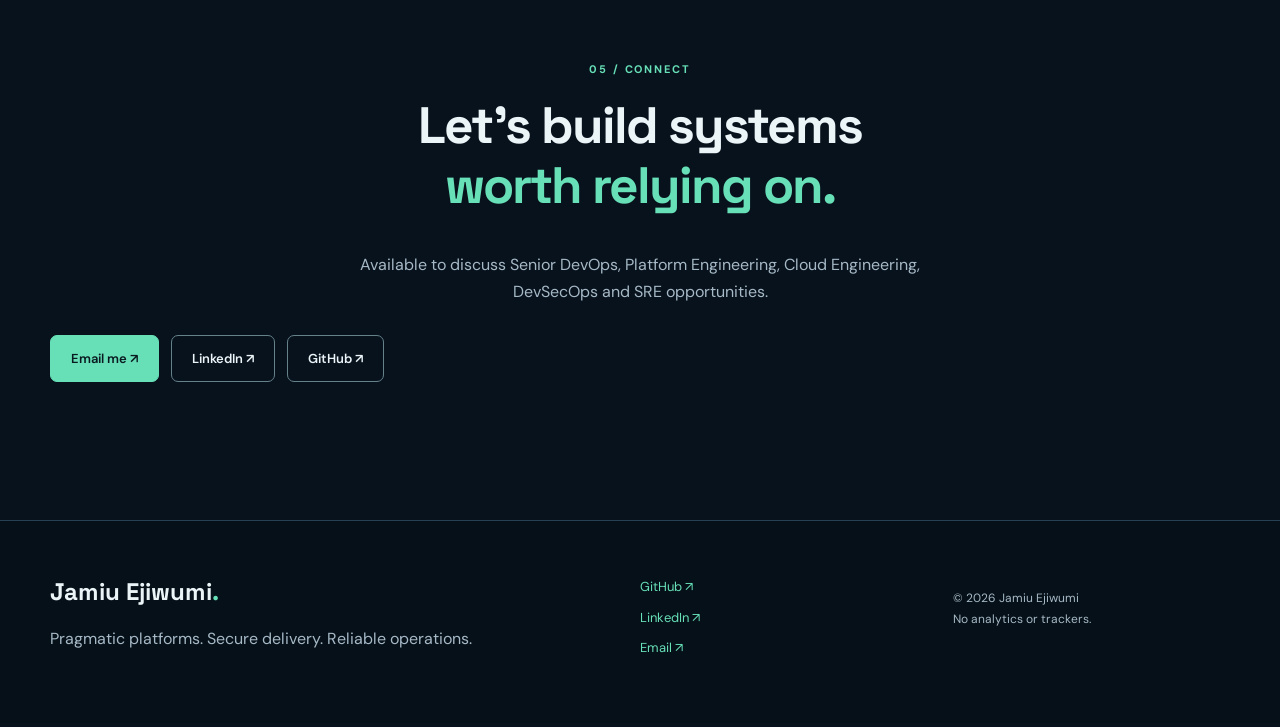
==== commit e5a29ce2: "feat: strengthen homepage professional summary and leadership impact" ====
--- a/index.html
+++ b/index.html
@@ -1 +1 @@
-<!doctype html><html lang="en-GB"><head><meta charset="utf-8"><meta name="viewport" content="width=device-width,initial-scale=1"><meta name="description" content="Senior DevOps and Platform Engineer. AWS, Azure, Kubernetes, Terraform, security, CI/CD and selected engineering case studies."><meta name="theme-color" content="#07111b"><meta property="og:type" content="website"><meta property="og:title" content="Jamiu Ejiwumi | Senior DevOps &amp; Platform Engineer"><meta property="og:description" content="Senior DevOps and Platform Engineer. AWS, Azure, Kubernetes, Terraform, security, CI/CD and selected engineering case studies."><meta property="og:image" content="https://jamiuejiwumi.github.io/assets/social-card.svg"><meta name="twitter:card" content="summary_large_image"><link rel="icon" type="image/svg+xml" href="assets/favicon.svg"><link rel="canonical" href="https://jamiuejiwumi.github.io/index.html"><link rel="stylesheet" href="styles.css"><script src="script.js" defer></script><title>Jamiu Ejiwumi | Senior DevOps &amp; Platform Engineer</title><script type="application/ld+json">{"@context": "https://schema.org", "@type": "Person", "name": "Jamiu Ejiwumi", "jobTitle": "Senior DevOps & Platform Engineer", "url": "https://jamiuejiwumi.github.io/", "sameAs": ["https://github.com/JamiuEjiwumi", "https://www.linkedin.com/in/jamiuejiwumi/"], "knowsAbout": ["AWS", "Azure", "Terraform", "Kubernetes", "Platform Engineering", "CI/CD", "DevSecOps"]}</script></head><body><a class="skip" href="#main">Skip to content</a><header class="header"><div class="container navigation"><a href="index.html" class="identity"><span class="monogram">JE<span class="glyph">.</span></span><span>JAMIU <b>EJIWUMI</b></span></a><button class="menu-toggle" aria-controls="nav" aria-expanded="false" aria-label="Toggle navigation">Menu <span>☰</span></button><nav id="nav" aria-label="Primary navigation"><a class="active" href="index.html">Overview</a><a class="" href="work.html">Engineering work</a><a class="" href="experience.html">Experience</a><a class="" href="method.html">Method</a><a href="https://github.com/JamiuEjiwumi" target="_blank" rel="noopener noreferrer">GitHub ↗</a><a class="nav-contact" href="mailto:jamiu.ejiwumi@gmail.com">Get in touch ↗</a></nav></div></header><main id="main"><div class="ambient"><div class="container hero"><div class="hero-text"><div class="eyebrow"><span class="pulse"></span> SENIOR DEVOPS / PLATFORM ENGINEERING</div><h1>Engineering the <span class="highlight">confidence</span> to ship.</h1><p class="lead">I’m <strong>Jamiu Ejiwumi.</strong> I design and improve cloud platforms, delivery systems and production operations across <strong>AWS, Azure and Kubernetes</strong>—turning complex engineering constraints into secure, repeatable delivery.</p><div class="buttons"><a class="btn primary" href="work.html">Explore engineering work <span>↗</span></a><a class="btn outline" href="experience.html">View experience ↗</a></div><div class="hero-stats"><div><strong>8+ years</strong><span>Industry experience</span></div><div><strong>Multi-cloud</strong><span>AWS & Azure</span></div><div><strong>Platform-first</strong><span>Reliability · Security · DX</span></div></div></div><div class="hero-display" aria-label="Illustrative delivery architecture"><div class="terminal-header"><span class="lights"><i></i><i></i><i></i></span><span>delivery / architecture</span><span class="online">● REFERENCE MODEL</span></div><div class="code-window"><div class="line"><span class="line-no">01</span><span class="teal">strategy</span>: immutable-artifacts</div><div class="line"><span class="line-no">02</span><span class="teal">identity</span>: short-lived-oidc</div><div class="line"><span class="line-no">03</span><span class="teal">infrastructure</span>: terraform</div><div class="line"><span class="line-no">04</span><span class="teal">promotion</span>: controlled</div><div class="line"><span class="line-no">05</span><span class="teal">validation</span>: health-checks</div><div class="line"><span class="line-no">06</span><span class="teal">recovery</span>: deliberate</div></div><div class="flow-line"><span>SOURCE</span><b>→</b><span>BUILD</span><b>→</b><span>VERIFY</span><b>→</b><span>RELEASE</span></div><div class="terminal-caption">An illustrative engineering pattern, not a live deployment console.</div></div></div></div><div class="ticker"><div class="container"><span>AWS</span><span>AZURE</span><span>TERRAFORM</span><span>KUBERNETES / AKS</span><span>GITHUB ACTIONS</span><span>AZURE DEVOPS</span><span>HELM</span><span>DEVSECOPS</span></div></div><section class="section container"><div class="section-top"><span class="section-count">01 / ENGINEERING PHILOSOPHY</span><h2>Systems people can <em>trust, operate and evolve.</em></h2></div><div class="three-values"><div><span class="value-num">01 —</span><h3>Clarity over complexity</h3><p>Reusable modules and delivery standards that simplify onboarding without centralising every application's ownership or state.</p></div><div><span class="value-num">02 —</span><h3>Security without friction</h3><p>Federated identity, least-privilege access and useful automated gates placed where they reduce real delivery risk.</p></div><div><span class="value-num">03 —</span><h3>Recovery by design</h3><p>Immutable release artifacts, observable rollouts, explicit rollback and migration safeguards—not just successful pipeline runs.</p></div></div></section><section class="section section-contrast"><div class="container"><div class="section-headline"><div><span class="section-count">02 / SELECTED WORK</span><h2>Real problems.<br><em>Considered engineering.</em></h2></div><a class="text-link" href="work.html">All eight case studies ↗</a></div><div class="work-grid"><a href="work.html#platform" class="work-card"><div class="card-top"><span class="label">01 / PLATFORM ENGINEERING</span><span class="arrow">↗</span></div><h3>An organisation-wide delivery foundation</h3><p>A reusable platform delivery model that standardises infrastructure building blocks and CI/CD contracts while preserving application-team ownership.</p><div class="tags"><span>Terraform</span><span>GitHub Actions</span><span>AWS</span></div><span class="view-link">Read technical case study <span>↗</span></span></a><a href="work.html#packmanager" class="work-card"><div class="card-top"><span class="label">02 / RELEASE ENGINEERING</span><span class="arrow">↗</span></div><h3>Pack Manager: controlled container releases</h3><p>Moving from fragile application delivery towards immutable container images, governed environment promotion and explicit recovery paths.</p><div class="tags"><span>Docker</span><span>ECR</span><span>Terraform</span></div><span class="view-link">Read technical case study <span>↗</span></span></a><a href="work.html#crm" class="work-card"><div class="card-top"><span class="label">03 / ENTERPRISE MODERNISATION</span><span class="arrow">↗</span></div><h3>CRM: safer Windows and database delivery</h3><p>Modernising a legacy-compatible application delivery estate without trading speed for database or release risk.</p><div class="tags"><span>Azure VMs</span><span>Windows / IIS</span><span>PowerShell</span></div><span class="view-link">Read technical case study <span>↗</span></span></a><a href="work.html#vwan" class="work-card"><div class="card-top"><span class="label">04 / NETWORK AUTOMATION</span><span class="arrow">↗</span></div><h3>Azure Virtual WAN migration automation</h3><p>An IaC-driven sandbox for recreating a multi-region Azure Virtual WAN topology across tenant boundaries.</p><div class="tags"><span>Azure Virtual WAN</span><span>Bicep</span><span>PowerShell</span></div><span class="view-link">Read technical case study <span>↗</span></span></a><a href="work.html#ai-crm" class="work-card"><div class="card-top"><span class="label">05 / AI INTEGRATION &amp; MULTI-CLOUD SECURITY</span><span class="arrow">↗</span></div><h3>AI-powered CRM integration: Azure to AWS</h3><p>Production-delivered AI connector infrastructure with Entra ID-to-AWS federation, short-lived credentials, scoped API access and Terraform-driven deployment across Dev, UAT and Production.</p><div class="tags"><span>AWS Lambda</span><span>Entra ID / STS</span><span>Terraform</span></div><span class="view-link">Read technical case study <span>↗</span></span></a></div><p class="note">Case studies are high-level and intentionally exclude employer-owned source, sensitive architecture and unverified performance figures.</p></div></section><section class="section container"><div class="section-headline"><div><span class="section-count">03 / EXPERIENCE</span><h2>Hands-on delivery.<br><em>Architectural judgement.</em></h2></div><a href="experience.html" class="text-link">Career details ↗</a></div><div class="experience-feature"><div><span class="micro">CURRENT</span><h3>Senior DevOps Engineer</h3><p class="subdued">iamproperty · AWS & Azure delivery estate</p></div><div><p>Standardising infrastructure and release engineering across AWS applications and Azure-hosted business systems. Working across platform enablement, cloud identity, Docker, Windows/IIS, CI/CD governance, incident investigation and operational readiness.</p><div class="tags"><span>Platform delivery</span><span>Security engineering</span><span>CI/CD</span><span>Reliability</span></div></div></div><a class="recognition-teaser" href="experience.html#recognition"><span class="micro">2026 · MANAGER-ASSESSED IMPACT</span><strong>First 90 days: substantially exceeded expectations</strong><span>CRM delivery progress · Terraform-first platform work · cross-team recognition ↗</span></a></section><section class="section section-contrast"><div class="container split-section"><div><span class="section-count">04 / ENGINEERING METHOD</span><h2>AI-assisted.<br><em>Engineer-directed.</em></h2><p class="lead-small">I use Codex as a development and review accelerator—not a substitute for system ownership, risk assessment or production validation.</p><a class="btn outline" href="method.html">How I work with Codex ↗</a></div><div class="process-steps"><div><b>01</b><span>Define the system boundary, acceptance criteria and failure modes.</span></div><div><b>02</b><span>Use Codex to explore alternatives, implement bounded changes and review diffs.</span></div><div><b>03</b><span>Independently verify permissions, tests, infrastructure plans and deployment behaviour.</span></div><div><b>04</b><span>Ship through controlled review, observable rollout and recovery practices.</span></div></div></div></section><section class="section container cta"><span class="section-count">05 / CONNECT</span><h2>Let's build systems<br><em>worth relying on.</em></h2><p>Available to discuss Senior DevOps, Platform Engineering, Cloud Engineering, DevSecOps and SRE opportunities.</p><div class="buttons"><a class="btn primary" href="mailto:jamiu.ejiwumi@gmail.com">Email me ↗</a><a class="btn outline" href="https://www.linkedin.com/in/jamiuejiwumi/" target="_blank" rel="noopener noreferrer">LinkedIn ↗</a><a class="btn outline" href="https://github.com/JamiuEjiwumi" target="_blank" rel="noopener noreferrer">GitHub ↗</a></div></section></main><footer class="footer"><div class="container foot-grid"><div><a href="index.html" class="foot-brand">Jamiu Ejiwumi<span class="glyph">.</span></a><p>Pragmatic platforms. Secure delivery. Reliable operations.</p></div><div class="foot-links"><a href="https://github.com/JamiuEjiwumi" target="_blank" rel="noopener noreferrer">GitHub ↗</a><a href="https://www.linkedin.com/in/jamiuejiwumi/" target="_blank" rel="noopener noreferrer">LinkedIn ↗</a><a href="mailto:jamiu.ejiwumi@gmail.com">Email ↗</a></div><p class="foot-end">© <span id="year">2026</span> Jamiu Ejiwumi<br>No analytics or trackers.</p></div></footer></body></html>+<!doctype html><html lang="en-GB"><head><meta charset="utf-8"><meta name="viewport" content="width=device-width,initial-scale=1"><meta name="description" content="Senior DevOps and Platform Engineer. AWS, Azure, Kubernetes, Terraform, security, CI/CD and selected engineering case studies."><meta name="theme-color" content="#07111b"><meta property="og:type" content="website"><meta property="og:title" content="Jamiu Ejiwumi | Senior DevOps &amp; Platform Engineer"><meta property="og:description" content="Senior DevOps and Platform Engineer. AWS, Azure, Kubernetes, Terraform, security, CI/CD and selected engineering case studies."><meta property="og:image" content="https://jamiuejiwumi.github.io/assets/social-card.svg"><meta name="twitter:card" content="summary_large_image"><link rel="icon" type="image/svg+xml" href="assets/favicon.svg"><link rel="canonical" href="https://jamiuejiwumi.github.io/index.html"><link rel="stylesheet" href="styles.css"><script src="script.js" defer></script><title>Jamiu Ejiwumi | Senior DevOps &amp; Platform Engineer</title><script type="application/ld+json">{"@context": "https://schema.org", "@type": "Person", "name": "Jamiu Ejiwumi", "jobTitle": "Senior DevOps & Platform Engineer", "url": "https://jamiuejiwumi.github.io/", "sameAs": ["https://github.com/JamiuEjiwumi", "https://www.linkedin.com/in/jamiuejiwumi/"], "knowsAbout": ["AWS", "Azure", "Terraform", "Kubernetes", "Platform Engineering", "CI/CD", "DevSecOps"]}</script></head><body><a class="skip" href="#main">Skip to content</a><header class="header"><div class="container navigation"><a href="index.html" class="identity"><span class="monogram">JE<span class="glyph">.</span></span><span>JAMIU <b>EJIWUMI</b></span></a><button class="menu-toggle" aria-controls="nav" aria-expanded="false" aria-label="Toggle navigation">Menu <span>☰</span></button><nav id="nav" aria-label="Primary navigation"><a class="active" href="index.html">Overview</a><a class="" href="work.html">Engineering work</a><a class="" href="experience.html">Experience</a><a class="" href="method.html">Method</a><a href="https://github.com/JamiuEjiwumi" target="_blank" rel="noopener noreferrer">GitHub ↗</a><a class="nav-contact" href="mailto:jamiu.ejiwumi@gmail.com">Get in touch ↗</a></nav></div></header><main id="main"><div class="ambient"><div class="container hero"><div class="hero-text"><div class="eyebrow"><span class="pulse"></span> SENIOR DEVOPS / PLATFORM ENGINEERING</div><h1>Engineering the <span class="highlight">confidence</span> to ship.</h1><p class="lead">I’m <strong>Jamiu Ejiwumi</strong>, a Senior DevOps &amp; Platform Engineer delivering organisation-wide improvements across <strong>AWS and Azure</strong> through reusable CI/CD frameworks, Infrastructure as Code, deployment automation, ephemeral environments and secure release engineering.</p><p class="lead lead-recognition">Recognised by engineering leadership for significantly exceeding expectations, demonstrating independent ownership of DevOps capabilities and accelerating initiatives that had previously stalled.</p><div class="buttons"><a class="btn primary" href="work.html">Explore engineering work <span>↗</span></a><a class="btn outline" href="experience.html">View experience ↗</a></div><div class="hero-stats"><div><strong>8+ years</strong><span>Industry experience</span></div><div><strong>Multi-cloud</strong><span>AWS & Azure</span></div><div><strong>Platform-first</strong><span>Reliability · Security · DX</span></div></div></div><div class="hero-display" aria-label="Illustrative delivery architecture"><div class="terminal-header"><span class="lights"><i></i><i></i><i></i></span><span>delivery / architecture</span><span class="online">● REFERENCE MODEL</span></div><div class="code-window"><div class="line"><span class="line-no">01</span><span class="teal">strategy</span>: immutable-artifacts</div><div class="line"><span class="line-no">02</span><span class="teal">identity</span>: short-lived-oidc</div><div class="line"><span class="line-no">03</span><span class="teal">infrastructure</span>: terraform</div><div class="line"><span class="line-no">04</span><span class="teal">promotion</span>: controlled</div><div class="line"><span class="line-no">05</span><span class="teal">validation</span>: health-checks</div><div class="line"><span class="line-no">06</span><span class="teal">recovery</span>: deliberate</div></div><div class="flow-line"><span>SOURCE</span><b>→</b><span>BUILD</span><b>→</b><span>VERIFY</span><b>→</b><span>RELEASE</span></div><div class="terminal-caption">An illustrative engineering pattern, not a live deployment console.</div></div></div></div><div class="ticker"><div class="container"><span>AWS</span><span>AZURE</span><span>TERRAFORM</span><span>KUBERNETES / AKS</span><span>GITHUB ACTIONS</span><span>AZURE DEVOPS</span><span>HELM</span><span>DEVSECOPS</span></div></div><section class="section container"><div class="section-top"><span class="section-count">01 / ENGINEERING PHILOSOPHY</span><h2>Systems people can <em>trust, operate and evolve.</em></h2></div><div class="three-values"><div><span class="value-num">01 —</span><h3>Clarity over complexity</h3><p>Reusable modules and delivery standards that simplify onboarding without centralising every application's ownership or state.</p></div><div><span class="value-num">02 —</span><h3>Security without friction</h3><p>Federated identity, least-privilege access and useful automated gates placed where they reduce real delivery risk.</p></div><div><span class="value-num">03 —</span><h3>Recovery by design</h3><p>Immutable release artifacts, observable rollouts, explicit rollback and migration safeguards—not just successful pipeline runs.</p></div></div></section><section class="section section-contrast"><div class="container"><div class="section-headline"><div><span class="section-count">02 / SELECTED WORK</span><h2>Real problems.<br><em>Considered engineering.</em></h2></div><a class="text-link" href="work.html">All eight case studies ↗</a></div><div class="work-grid"><a href="work.html#platform" class="work-card"><div class="card-top"><span class="label">01 / PLATFORM ENGINEERING</span><span class="arrow">↗</span></div><h3>An organisation-wide delivery foundation</h3><p>A reusable platform delivery model that standardises infrastructure building blocks and CI/CD contracts while preserving application-team ownership.</p><div class="tags"><span>Terraform</span><span>GitHub Actions</span><span>AWS</span></div><span class="view-link">Read technical case study <span>↗</span></span></a><a href="work.html#packmanager" class="work-card"><div class="card-top"><span class="label">02 / RELEASE ENGINEERING</span><span class="arrow">↗</span></div><h3>Pack Manager: controlled container releases</h3><p>Moving from fragile application delivery towards immutable container images, governed environment promotion and explicit recovery paths.</p><div class="tags"><span>Docker</span><span>ECR</span><span>Terraform</span></div><span class="view-link">Read technical case study <span>↗</span></span></a><a href="work.html#crm" class="work-card"><div class="card-top"><span class="label">03 / ENTERPRISE MODERNISATION</span><span class="arrow">↗</span></div><h3>CRM: safer Windows and database delivery</h3><p>Modernising a legacy-compatible application delivery estate without trading speed for database or release risk.</p><div class="tags"><span>Azure VMs</span><span>Windows / IIS</span><span>PowerShell</span></div><span class="view-link">Read technical case study <span>↗</span></span></a><a href="work.html#vwan" class="work-card"><div class="card-top"><span class="label">04 / NETWORK AUTOMATION</span><span class="arrow">↗</span></div><h3>Azure Virtual WAN migration automation</h3><p>An IaC-driven sandbox for recreating a multi-region Azure Virtual WAN topology across tenant boundaries.</p><div class="tags"><span>Azure Virtual WAN</span><span>Bicep</span><span>PowerShell</span></div><span class="view-link">Read technical case study <span>↗</span></span></a><a href="work.html#ai-crm" class="work-card"><div class="card-top"><span class="label">05 / AI INTEGRATION &amp; MULTI-CLOUD SECURITY</span><span class="arrow">↗</span></div><h3>AI-powered CRM integration: Azure to AWS</h3><p>Production-delivered AI connector infrastructure with Entra ID-to-AWS federation, short-lived credentials, scoped API access and Terraform-driven deployment across Dev, UAT and Production.</p><div class="tags"><span>AWS Lambda</span><span>Entra ID / STS</span><span>Terraform</span></div><span class="view-link">Read technical case study <span>↗</span></span></a></div><p class="note">Case studies are high-level and intentionally exclude employer-owned source, sensitive architecture and unverified performance figures.</p></div></section><section class="section container"><div class="section-headline"><div><span class="section-count">03 / EXPERIENCE</span><h2>Hands-on delivery.<br><em>Architectural judgement.</em></h2></div><a href="experience.html" class="text-link">Career details ↗</a></div><div class="experience-feature"><div><span class="micro">CURRENT</span><h3>Senior DevOps Engineer</h3><p class="subdued">iamproperty · AWS & Azure delivery estate</p></div><div><p>Standardising infrastructure and release engineering across AWS applications and Azure-hosted business systems. Working across platform enablement, cloud identity, Docker, Windows/IIS, CI/CD governance, incident investigation and operational readiness.</p><div class="tags"><span>Platform delivery</span><span>Security engineering</span><span>CI/CD</span><span>Reliability</span></div></div></div><a class="recognition-teaser" href="experience.html#recognition"><span class="micro">2026 · MANAGER-ASSESSED IMPACT</span><strong>First 90 days: substantially exceeded expectations</strong><span>CRM delivery progress · Terraform-first platform work · cross-team recognition ↗</span></a></section><section class="section section-contrast"><div class="container split-section"><div><span class="section-count">04 / ENGINEERING METHOD</span><h2>AI-assisted.<br><em>Engineer-directed.</em></h2><p class="lead-small">I use Codex as a development and review accelerator—not a substitute for system ownership, risk assessment or production validation.</p><a class="btn outline" href="method.html">How I work with Codex ↗</a></div><div class="process-steps"><div><b>01</b><span>Define the system boundary, acceptance criteria and failure modes.</span></div><div><b>02</b><span>Use Codex to explore alternatives, implement bounded changes and review diffs.</span></div><div><b>03</b><span>Independently verify permissions, tests, infrastructure plans and deployment behaviour.</span></div><div><b>04</b><span>Ship through controlled review, observable rollout and recovery practices.</span></div></div></div></section><section class="section container cta"><span class="section-count">05 / CONNECT</span><h2>Let's build systems<br><em>worth relying on.</em></h2><p>Available to discuss Senior DevOps, Platform Engineering, Cloud Engineering, DevSecOps and SRE opportunities.</p><div class="buttons"><a class="btn primary" href="mailto:jamiu.ejiwumi@gmail.com">Email me ↗</a><a class="btn outline" href="https://www.linkedin.com/in/jamiuejiwumi/" target="_blank" rel="noopener noreferrer">LinkedIn ↗</a><a class="btn outline" href="https://github.com/JamiuEjiwumi" target="_blank" rel="noopener noreferrer">GitHub ↗</a></div></section></main><footer class="footer"><div class="container foot-grid"><div><a href="index.html" class="foot-brand">Jamiu Ejiwumi<span class="glyph">.</span></a><p>Pragmatic platforms. Secure delivery. Reliable operations.</p></div><div class="foot-links"><a href="https://github.com/JamiuEjiwumi" target="_blank" rel="noopener noreferrer">GitHub ↗</a><a href="https://www.linkedin.com/in/jamiuejiwumi/" target="_blank" rel="noopener noreferrer">LinkedIn ↗</a><a href="mailto:jamiu.ejiwumi@gmail.com">Email ↗</a></div><p class="foot-end">© <span id="year">2026</span> Jamiu Ejiwumi<br>No analytics or trackers.</p></div></footer></body></html>
--- a/styles.css
+++ b/styles.css
@@ -24,3 +24,19 @@
   .credential-feature,.method-grid>div{padding:22px}
 }
 @media(prefers-reduced-motion:reduce){html{scroll-behavior:auto}.work-card,.credential-feature,.deep-case{transition:none}}
+
+/* Professional recognition: understated editorial treatment */
+.recognition-grid{display:grid;grid-template-columns:.9fr 1.1fr;gap:18px;margin-top:32px}
+.recognition-highlight{padding:34px;border:1px solid rgba(103,224,183,.42);border-radius:10px;background:linear-gradient(140deg,#143c40,#102737 68%)}
+.recognition-highlight h3{font-size:clamp(1.7rem,3vw,2.6rem);margin:20px 0 12px}
+.recognition-highlight p{color:#cddfe2}
+.recognition-source{display:block;color:#a9c3c8;font-size:12px;border-top:1px solid var(--line);padding-top:20px;margin-top:24px}
+.recognition-details{display:grid;gap:12px}
+.recognition-details>div{padding:19px 23px;border:1px solid var(--line);border-radius:8px;background:var(--panel)}
+.recognition-details strong{font-size:16px}
+.recognition-details p{margin:7px 0 0;font-size:14px}
+.recognition-teaser{display:flex;flex-direction:column;gap:7px;margin-top:26px;padding:22px 24px;border:1px solid var(--line);border-left:3px solid var(--accent);border-radius:7px;background:var(--panel)}
+.recognition-teaser strong{font-size:18px}
+.recognition-teaser>span:last-child{color:var(--muted);font-size:13px}
+.recognition-teaser:hover,.recognition-teaser:focus-visible{border-color:var(--accent)}
+@media(max-width:760px){.recognition-grid{grid-template-columns:1fr}.recognition-highlight{padding:24px}}
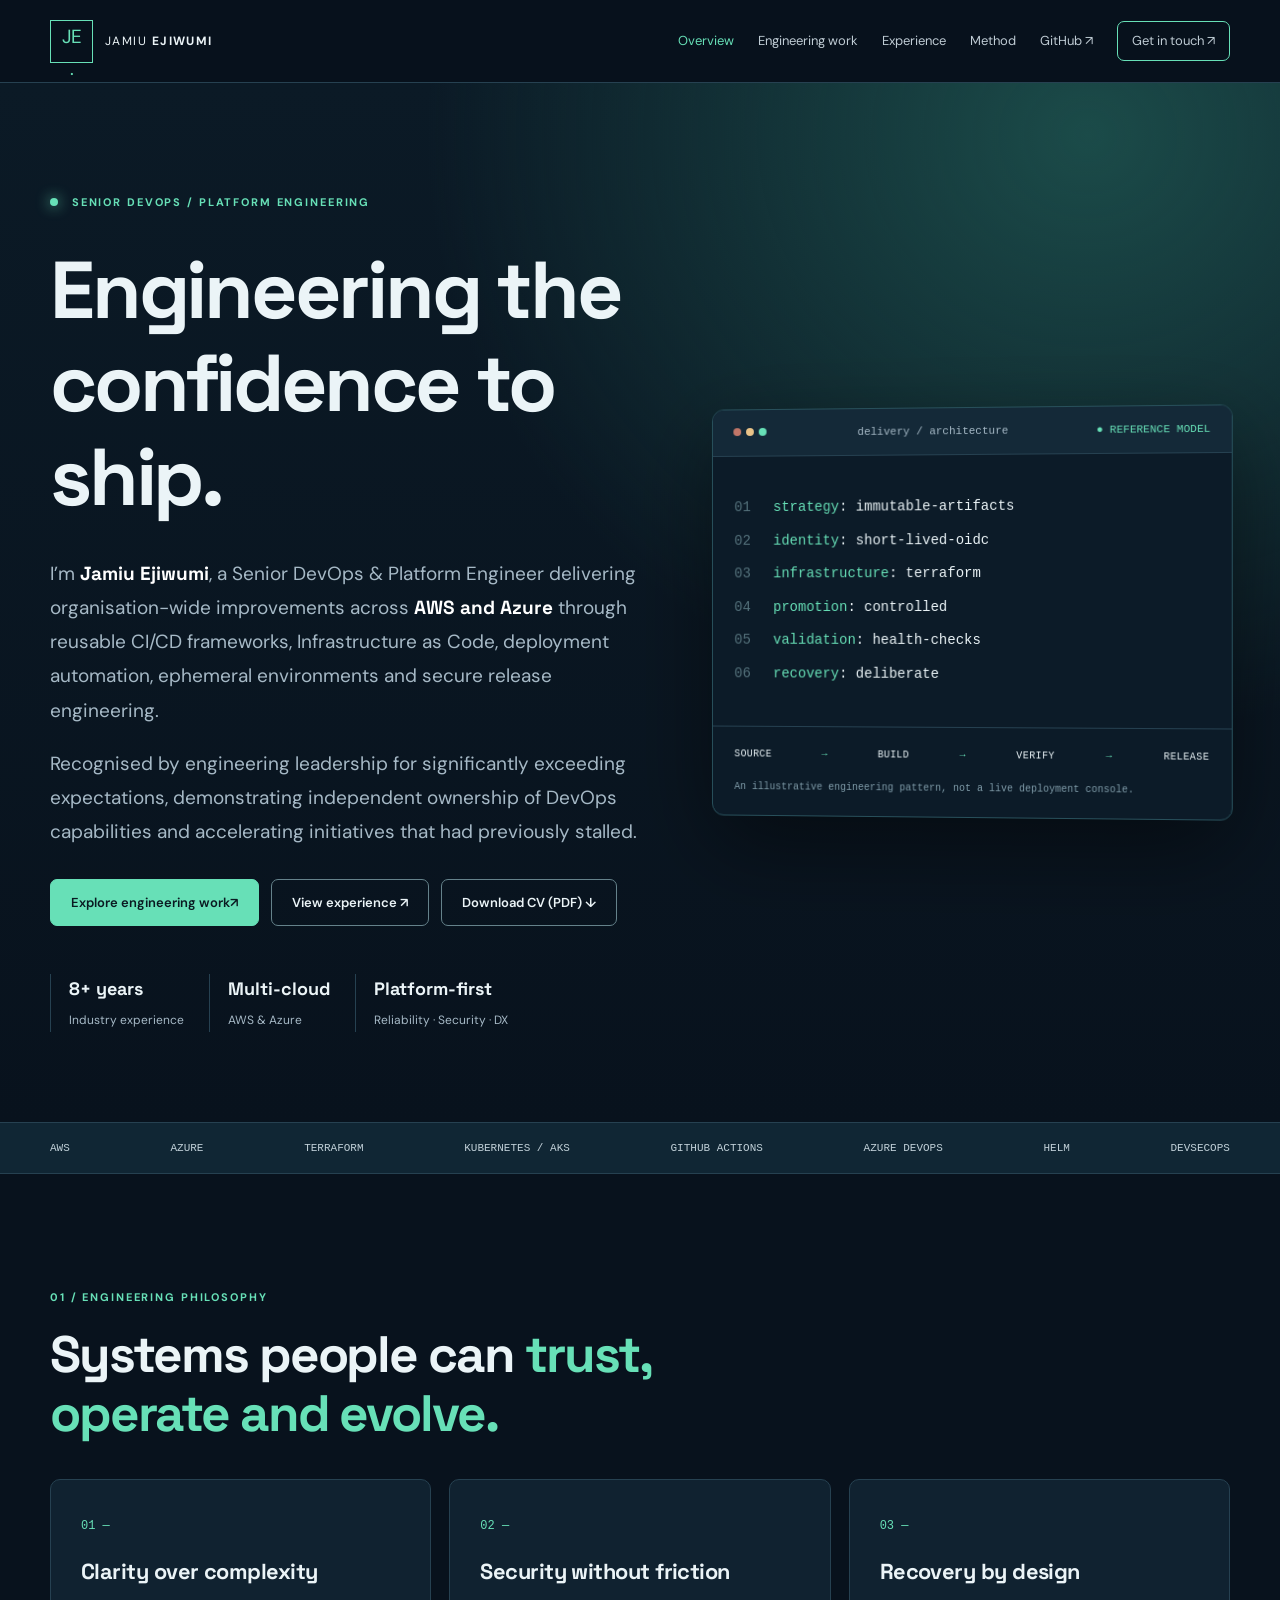
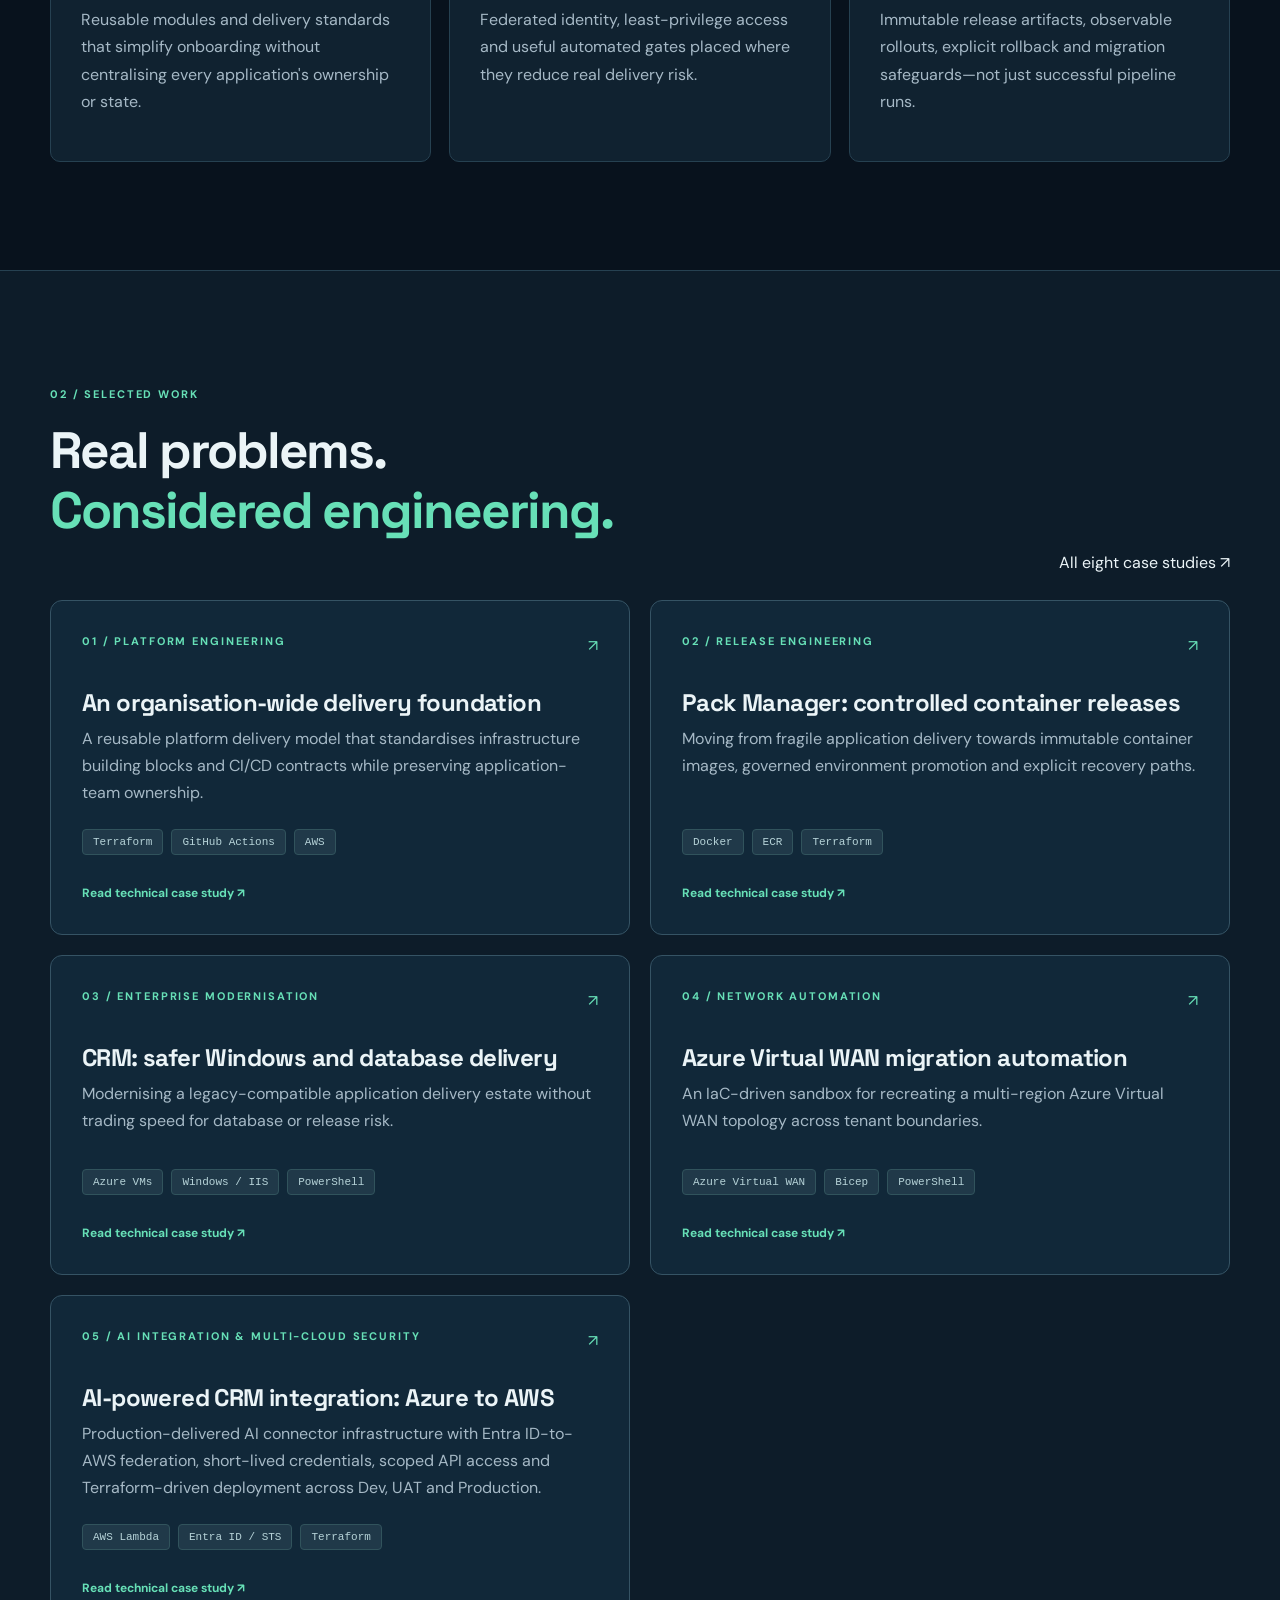
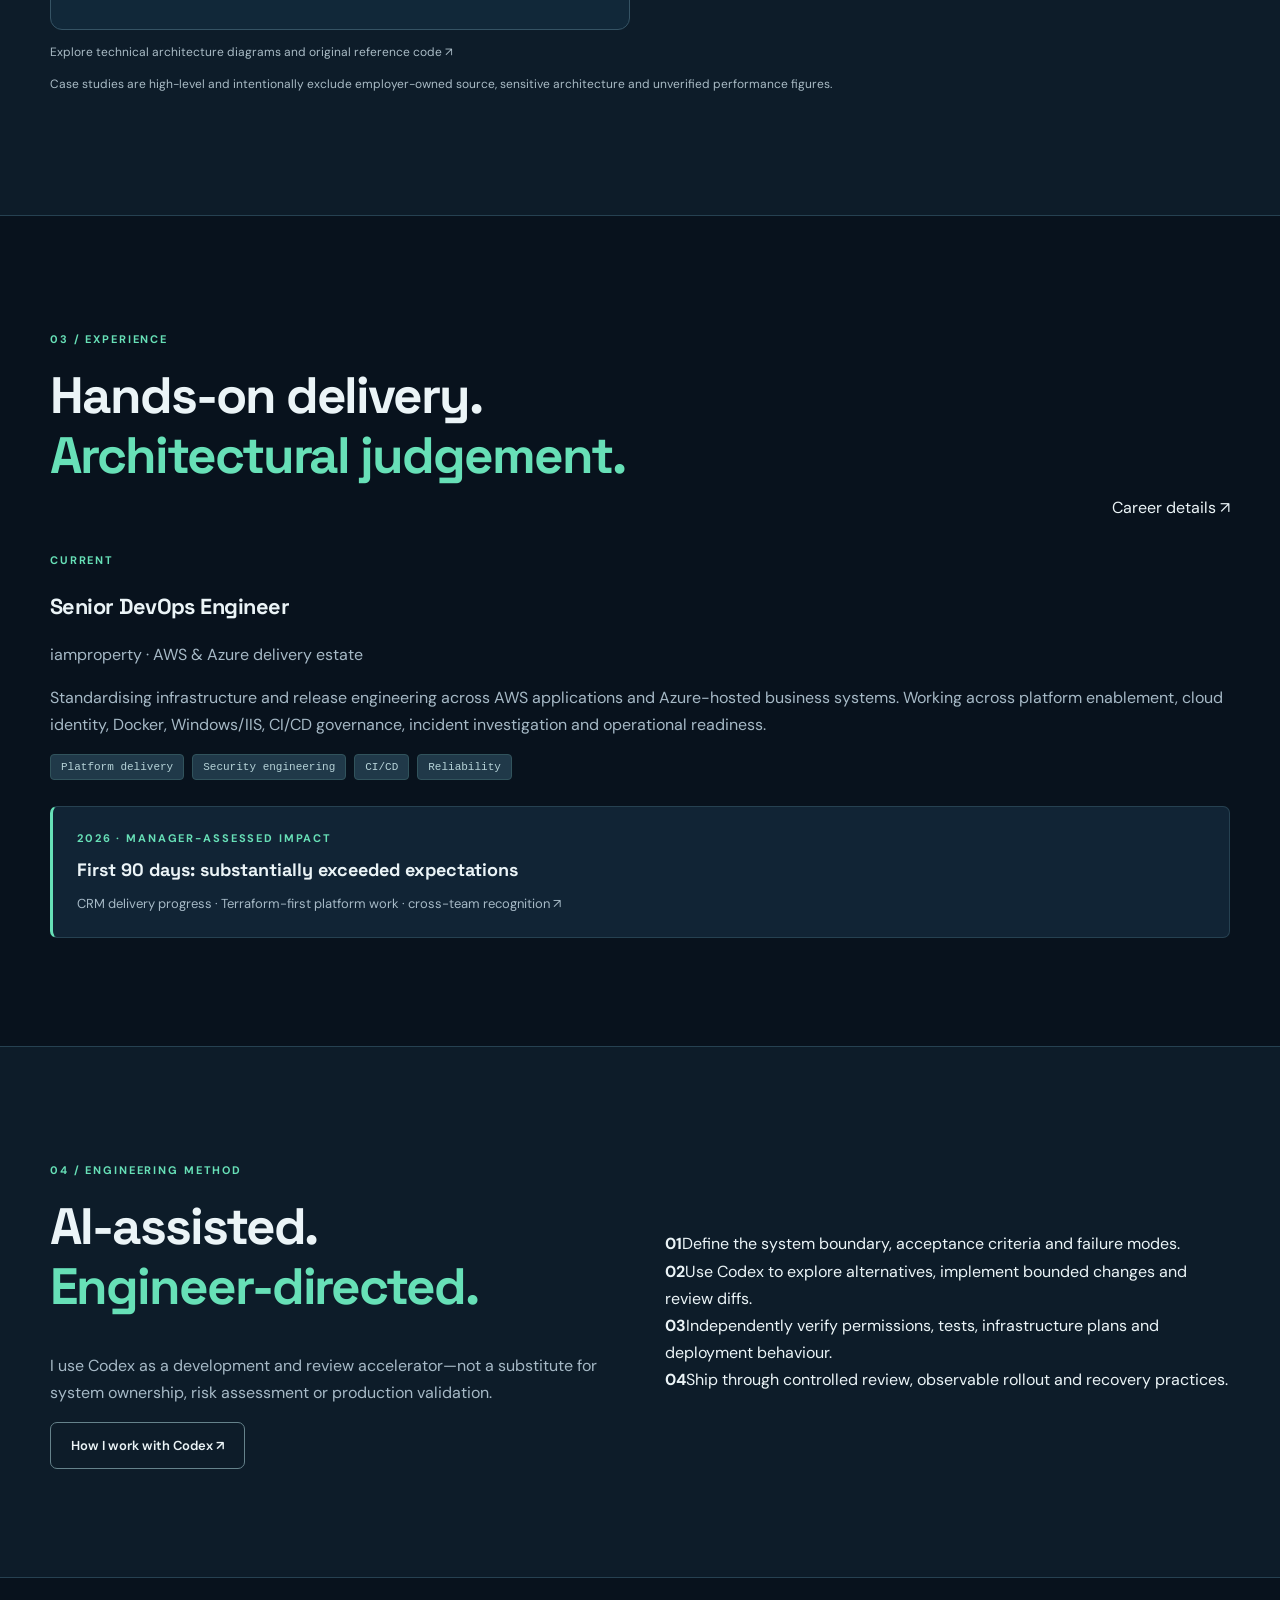
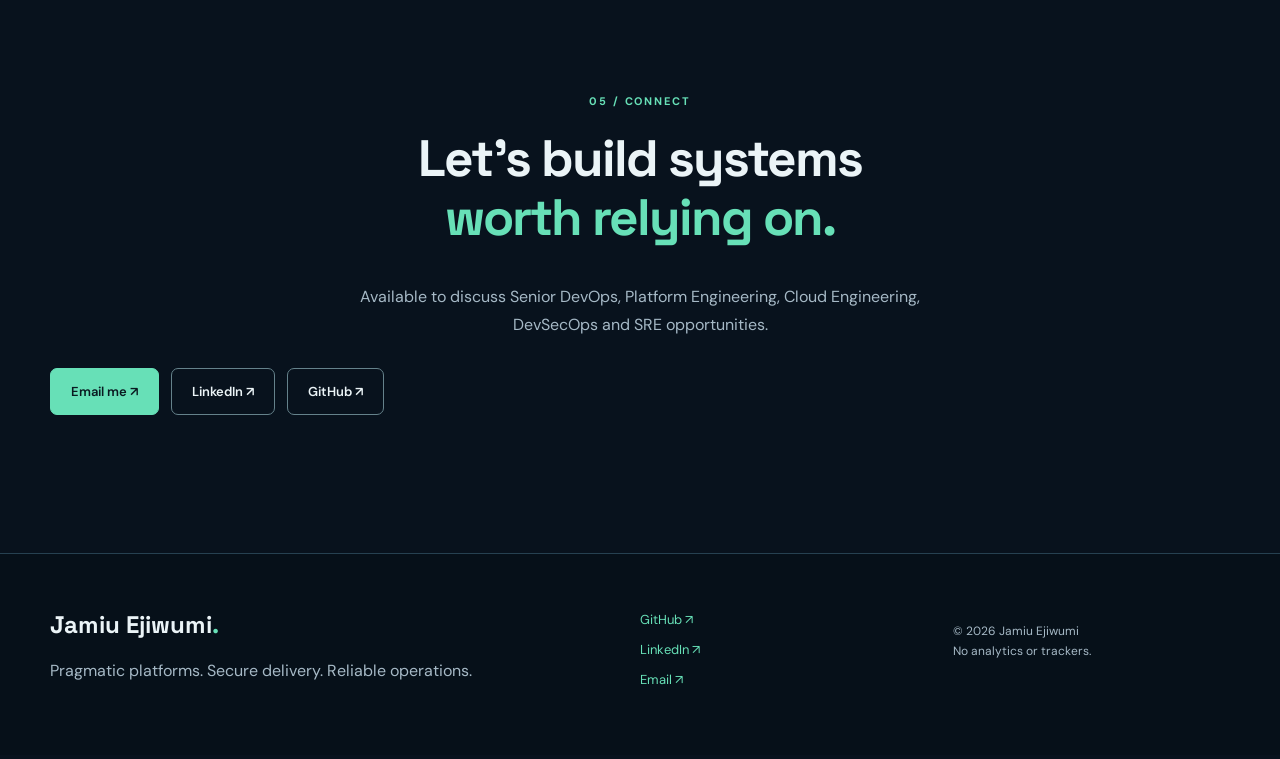
==== commit 7977c59d: "feat: integrate downloadable CV, evidence and maintainable layout" ====
--- a/index.html
+++ b/index.html
@@ -1 +1 @@
-<!doctype html><html lang="en-GB"><head><meta charset="utf-8"><meta name="viewport" content="width=device-width,initial-scale=1"><meta name="description" content="Senior DevOps and Platform Engineer. AWS, Azure, Kubernetes, Terraform, security, CI/CD and selected engineering case studies."><meta name="theme-color" content="#07111b"><meta property="og:type" content="website"><meta property="og:title" content="Jamiu Ejiwumi | Senior DevOps &amp; Platform Engineer"><meta property="og:description" content="Senior DevOps and Platform Engineer. AWS, Azure, Kubernetes, Terraform, security, CI/CD and selected engineering case studies."><meta property="og:image" content="https://jamiuejiwumi.github.io/assets/social-card.svg"><meta name="twitter:card" content="summary_large_image"><link rel="icon" type="image/svg+xml" href="assets/favicon.svg"><link rel="canonical" href="https://jamiuejiwumi.github.io/index.html"><link rel="stylesheet" href="styles.css"><script src="script.js" defer></script><title>Jamiu Ejiwumi | Senior DevOps &amp; Platform Engineer</title><script type="application/ld+json">{"@context": "https://schema.org", "@type": "Person", "name": "Jamiu Ejiwumi", "jobTitle": "Senior DevOps & Platform Engineer", "url": "https://jamiuejiwumi.github.io/", "sameAs": ["https://github.com/JamiuEjiwumi", "https://www.linkedin.com/in/jamiuejiwumi/"], "knowsAbout": ["AWS", "Azure", "Terraform", "Kubernetes", "Platform Engineering", "CI/CD", "DevSecOps"]}</script></head><body><a class="skip" href="#main">Skip to content</a><header class="header"><div class="container navigation"><a href="index.html" class="identity"><span class="monogram">JE<span class="glyph">.</span></span><span>JAMIU <b>EJIWUMI</b></span></a><button class="menu-toggle" aria-controls="nav" aria-expanded="false" aria-label="Toggle navigation">Menu <span>☰</span></button><nav id="nav" aria-label="Primary navigation"><a class="active" href="index.html">Overview</a><a class="" href="work.html">Engineering work</a><a class="" href="experience.html">Experience</a><a class="" href="method.html">Method</a><a href="https://github.com/JamiuEjiwumi" target="_blank" rel="noopener noreferrer">GitHub ↗</a><a class="nav-contact" href="mailto:jamiu.ejiwumi@gmail.com">Get in touch ↗</a></nav></div></header><main id="main"><div class="ambient"><div class="container hero"><div class="hero-text"><div class="eyebrow"><span class="pulse"></span> SENIOR DEVOPS / PLATFORM ENGINEERING</div><h1>Engineering the <span class="highlight">confidence</span> to ship.</h1><p class="lead">I’m <strong>Jamiu Ejiwumi</strong>, a Senior DevOps &amp; Platform Engineer delivering organisation-wide improvements across <strong>AWS and Azure</strong> through reusable CI/CD frameworks, Infrastructure as Code, deployment automation, ephemeral environments and secure release engineering.</p><p class="lead lead-recognition">Recognised by engineering leadership for significantly exceeding expectations, demonstrating independent ownership of DevOps capabilities and accelerating initiatives that had previously stalled.</p><div class="buttons"><a class="btn primary" href="work.html">Explore engineering work <span>↗</span></a><a class="btn outline" href="experience.html">View experience ↗</a></div><div class="hero-stats"><div><strong>8+ years</strong><span>Industry experience</span></div><div><strong>Multi-cloud</strong><span>AWS & Azure</span></div><div><strong>Platform-first</strong><span>Reliability · Security · DX</span></div></div></div><div class="hero-display" aria-label="Illustrative delivery architecture"><div class="terminal-header"><span class="lights"><i></i><i></i><i></i></span><span>delivery / architecture</span><span class="online">● REFERENCE MODEL</span></div><div class="code-window"><div class="line"><span class="line-no">01</span><span class="teal">strategy</span>: immutable-artifacts</div><div class="line"><span class="line-no">02</span><span class="teal">identity</span>: short-lived-oidc</div><div class="line"><span class="line-no">03</span><span class="teal">infrastructure</span>: terraform</div><div class="line"><span class="line-no">04</span><span class="teal">promotion</span>: controlled</div><div class="line"><span class="line-no">05</span><span class="teal">validation</span>: health-checks</div><div class="line"><span class="line-no">06</span><span class="teal">recovery</span>: deliberate</div></div><div class="flow-line"><span>SOURCE</span><b>→</b><span>BUILD</span><b>→</b><span>VERIFY</span><b>→</b><span>RELEASE</span></div><div class="terminal-caption">An illustrative engineering pattern, not a live deployment console.</div></div></div></div><div class="ticker"><div class="container"><span>AWS</span><span>AZURE</span><span>TERRAFORM</span><span>KUBERNETES / AKS</span><span>GITHUB ACTIONS</span><span>AZURE DEVOPS</span><span>HELM</span><span>DEVSECOPS</span></div></div><section class="section container"><div class="section-top"><span class="section-count">01 / ENGINEERING PHILOSOPHY</span><h2>Systems people can <em>trust, operate and evolve.</em></h2></div><div class="three-values"><div><span class="value-num">01 —</span><h3>Clarity over complexity</h3><p>Reusable modules and delivery standards that simplify onboarding without centralising every application's ownership or state.</p></div><div><span class="value-num">02 —</span><h3>Security without friction</h3><p>Federated identity, least-privilege access and useful automated gates placed where they reduce real delivery risk.</p></div><div><span class="value-num">03 —</span><h3>Recovery by design</h3><p>Immutable release artifacts, observable rollouts, explicit rollback and migration safeguards—not just successful pipeline runs.</p></div></div></section><section class="section section-contrast"><div class="container"><div class="section-headline"><div><span class="section-count">02 / SELECTED WORK</span><h2>Real problems.<br><em>Considered engineering.</em></h2></div><a class="text-link" href="work.html">All eight case studies ↗</a></div><div class="work-grid"><a href="work.html#platform" class="work-card"><div class="card-top"><span class="label">01 / PLATFORM ENGINEERING</span><span class="arrow">↗</span></div><h3>An organisation-wide delivery foundation</h3><p>A reusable platform delivery model that standardises infrastructure building blocks and CI/CD contracts while preserving application-team ownership.</p><div class="tags"><span>Terraform</span><span>GitHub Actions</span><span>AWS</span></div><span class="view-link">Read technical case study <span>↗</span></span></a><a href="work.html#packmanager" class="work-card"><div class="card-top"><span class="label">02 / RELEASE ENGINEERING</span><span class="arrow">↗</span></div><h3>Pack Manager: controlled container releases</h3><p>Moving from fragile application delivery towards immutable container images, governed environment promotion and explicit recovery paths.</p><div class="tags"><span>Docker</span><span>ECR</span><span>Terraform</span></div><span class="view-link">Read technical case study <span>↗</span></span></a><a href="work.html#crm" class="work-card"><div class="card-top"><span class="label">03 / ENTERPRISE MODERNISATION</span><span class="arrow">↗</span></div><h3>CRM: safer Windows and database delivery</h3><p>Modernising a legacy-compatible application delivery estate without trading speed for database or release risk.</p><div class="tags"><span>Azure VMs</span><span>Windows / IIS</span><span>PowerShell</span></div><span class="view-link">Read technical case study <span>↗</span></span></a><a href="work.html#vwan" class="work-card"><div class="card-top"><span class="label">04 / NETWORK AUTOMATION</span><span class="arrow">↗</span></div><h3>Azure Virtual WAN migration automation</h3><p>An IaC-driven sandbox for recreating a multi-region Azure Virtual WAN topology across tenant boundaries.</p><div class="tags"><span>Azure Virtual WAN</span><span>Bicep</span><span>PowerShell</span></div><span class="view-link">Read technical case study <span>↗</span></span></a><a href="work.html#ai-crm" class="work-card"><div class="card-top"><span class="label">05 / AI INTEGRATION &amp; MULTI-CLOUD SECURITY</span><span class="arrow">↗</span></div><h3>AI-powered CRM integration: Azure to AWS</h3><p>Production-delivered AI connector infrastructure with Entra ID-to-AWS federation, short-lived credentials, scoped API access and Terraform-driven deployment across Dev, UAT and Production.</p><div class="tags"><span>AWS Lambda</span><span>Entra ID / STS</span><span>Terraform</span></div><span class="view-link">Read technical case study <span>↗</span></span></a></div><p class="note">Case studies are high-level and intentionally exclude employer-owned source, sensitive architecture and unverified performance figures.</p></div></section><section class="section container"><div class="section-headline"><div><span class="section-count">03 / EXPERIENCE</span><h2>Hands-on delivery.<br><em>Architectural judgement.</em></h2></div><a href="experience.html" class="text-link">Career details ↗</a></div><div class="experience-feature"><div><span class="micro">CURRENT</span><h3>Senior DevOps Engineer</h3><p class="subdued">iamproperty · AWS & Azure delivery estate</p></div><div><p>Standardising infrastructure and release engineering across AWS applications and Azure-hosted business systems. Working across platform enablement, cloud identity, Docker, Windows/IIS, CI/CD governance, incident investigation and operational readiness.</p><div class="tags"><span>Platform delivery</span><span>Security engineering</span><span>CI/CD</span><span>Reliability</span></div></div></div><a class="recognition-teaser" href="experience.html#recognition"><span class="micro">2026 · MANAGER-ASSESSED IMPACT</span><strong>First 90 days: substantially exceeded expectations</strong><span>CRM delivery progress · Terraform-first platform work · cross-team recognition ↗</span></a></section><section class="section section-contrast"><div class="container split-section"><div><span class="section-count">04 / ENGINEERING METHOD</span><h2>AI-assisted.<br><em>Engineer-directed.</em></h2><p class="lead-small">I use Codex as a development and review accelerator—not a substitute for system ownership, risk assessment or production validation.</p><a class="btn outline" href="method.html">How I work with Codex ↗</a></div><div class="process-steps"><div><b>01</b><span>Define the system boundary, acceptance criteria and failure modes.</span></div><div><b>02</b><span>Use Codex to explore alternatives, implement bounded changes and review diffs.</span></div><div><b>03</b><span>Independently verify permissions, tests, infrastructure plans and deployment behaviour.</span></div><div><b>04</b><span>Ship through controlled review, observable rollout and recovery practices.</span></div></div></div></section><section class="section container cta"><span class="section-count">05 / CONNECT</span><h2>Let's build systems<br><em>worth relying on.</em></h2><p>Available to discuss Senior DevOps, Platform Engineering, Cloud Engineering, DevSecOps and SRE opportunities.</p><div class="buttons"><a class="btn primary" href="mailto:jamiu.ejiwumi@gmail.com">Email me ↗</a><a class="btn outline" href="https://www.linkedin.com/in/jamiuejiwumi/" target="_blank" rel="noopener noreferrer">LinkedIn ↗</a><a class="btn outline" href="https://github.com/JamiuEjiwumi" target="_blank" rel="noopener noreferrer">GitHub ↗</a></div></section></main><footer class="footer"><div class="container foot-grid"><div><a href="index.html" class="foot-brand">Jamiu Ejiwumi<span class="glyph">.</span></a><p>Pragmatic platforms. Secure delivery. Reliable operations.</p></div><div class="foot-links"><a href="https://github.com/JamiuEjiwumi" target="_blank" rel="noopener noreferrer">GitHub ↗</a><a href="https://www.linkedin.com/in/jamiuejiwumi/" target="_blank" rel="noopener noreferrer">LinkedIn ↗</a><a href="mailto:jamiu.ejiwumi@gmail.com">Email ↗</a></div><p class="foot-end">© <span id="year">2026</span> Jamiu Ejiwumi<br>No analytics or trackers.</p></div></footer></body></html>+<!doctype html><html lang="en-GB"><head><meta charset="utf-8"><meta name="viewport" content="width=device-width,initial-scale=1"><meta name="description" content="Senior DevOps and Platform Engineer. AWS, Azure, Kubernetes, Terraform, security, CI/CD and selected engineering case studies."><meta name="theme-color" content="#07111b"><meta property="og:type" content="website"><meta property="og:title" content="Jamiu Ejiwumi | Senior DevOps &amp; Platform Engineer"><meta property="og:description" content="Senior DevOps and Platform Engineer. AWS, Azure, Kubernetes, Terraform, security, CI/CD and selected engineering case studies."><meta property="og:image" content="https://jamiuejiwumi.github.io/assets/social-card.svg"><meta name="twitter:card" content="summary_large_image"><link rel="icon" type="image/svg+xml" href="assets/favicon.svg"><link rel="canonical" href="https://jamiuejiwumi.github.io/index.html"><link rel="stylesheet" href="styles.css"><script src="script.js" defer></script><title>Jamiu Ejiwumi | Senior DevOps &amp; Platform Engineer</title><script type="application/ld+json">{"@context": "https://schema.org", "@type": "Person", "name": "Jamiu Ejiwumi", "jobTitle": "Senior DevOps & Platform Engineer", "url": "https://jamiuejiwumi.github.io/", "sameAs": ["https://github.com/JamiuEjiwumi", "https://www.linkedin.com/in/jamiuejiwumi/"], "knowsAbout": ["AWS", "Azure", "Terraform", "Kubernetes", "Platform Engineering", "CI/CD", "DevSecOps"]}</script></head><body><a class="skip" href="#main">Skip to content</a><header class="header"><div class="container navigation"><a href="index.html" class="identity"><span class="monogram">JE<span class="glyph">.</span></span><span>JAMIU <b>EJIWUMI</b></span></a><button class="menu-toggle" aria-controls="nav" aria-expanded="false" aria-label="Toggle navigation">Menu <span>☰</span></button><nav id="nav" aria-label="Primary navigation"><a class="active" href="index.html">Overview</a><a class="" href="work.html">Engineering work</a><a class="" href="experience.html">Experience</a><a class="" href="method.html">Method</a><a href="https://github.com/JamiuEjiwumi" target="_blank" rel="noopener noreferrer">GitHub ↗</a><a class="nav-contact" href="mailto:jamiu.ejiwumi@gmail.com">Get in touch ↗</a></nav></div></header><main id="main"><div class="ambient"><div class="container hero"><div class="hero-text"><div class="eyebrow"><span class="pulse"></span> SENIOR DEVOPS / PLATFORM ENGINEERING</div><h1>Engineering the <span class="highlight">confidence</span> to ship.</h1><p class="lead">I’m <strong>Jamiu Ejiwumi</strong>, a Senior DevOps &amp; Platform Engineer delivering organisation-wide improvements across <strong>AWS and Azure</strong> through reusable CI/CD frameworks, Infrastructure as Code, deployment automation, ephemeral environments and secure release engineering.</p><p class="lead lead-recognition">Recognised by engineering leadership for significantly exceeding expectations, demonstrating independent ownership of DevOps capabilities and accelerating initiatives that had previously stalled.</p><div class="buttons"><a class="btn primary" href="work.html">Explore engineering work <span>↗</span></a><a class="btn outline" href="experience.html">View experience ↗</a><a class="btn outline" href="assets/Jamiu_Ejiwumi_Senior_DevOps_CV.pdf" download>Download CV (PDF) ↓</a></div><div class="hero-stats"><div><strong>8+ years</strong><span>Industry experience</span></div><div><strong>Multi-cloud</strong><span>AWS & Azure</span></div><div><strong>Platform-first</strong><span>Reliability · Security · DX</span></div></div></div><div class="hero-display" aria-label="Illustrative delivery architecture"><div class="terminal-header"><span class="lights"><i></i><i></i><i></i></span><span>delivery / architecture</span><span class="online">● REFERENCE MODEL</span></div><div class="code-window"><div class="line"><span class="line-no">01</span><span class="teal">strategy</span>: immutable-artifacts</div><div class="line"><span class="line-no">02</span><span class="teal">identity</span>: short-lived-oidc</div><div class="line"><span class="line-no">03</span><span class="teal">infrastructure</span>: terraform</div><div class="line"><span class="line-no">04</span><span class="teal">promotion</span>: controlled</div><div class="line"><span class="line-no">05</span><span class="teal">validation</span>: health-checks</div><div class="line"><span class="line-no">06</span><span class="teal">recovery</span>: deliberate</div></div><div class="flow-line"><span>SOURCE</span><b>→</b><span>BUILD</span><b>→</b><span>VERIFY</span><b>→</b><span>RELEASE</span></div><div class="terminal-caption">An illustrative engineering pattern, not a live deployment console.</div></div></div></div><div class="ticker"><div class="container"><span>AWS</span><span>AZURE</span><span>TERRAFORM</span><span>KUBERNETES / AKS</span><span>GITHUB ACTIONS</span><span>AZURE DEVOPS</span><span>HELM</span><span>DEVSECOPS</span></div></div><section class="section container"><div class="section-top"><span class="section-count">01 / ENGINEERING PHILOSOPHY</span><h2>Systems people can <em>trust, operate and evolve.</em></h2></div><div class="three-values"><div><span class="value-num">01 —</span><h3>Clarity over complexity</h3><p>Reusable modules and delivery standards that simplify onboarding without centralising every application's ownership or state.</p></div><div><span class="value-num">02 —</span><h3>Security without friction</h3><p>Federated identity, least-privilege access and useful automated gates placed where they reduce real delivery risk.</p></div><div><span class="value-num">03 —</span><h3>Recovery by design</h3><p>Immutable release artifacts, observable rollouts, explicit rollback and migration safeguards—not just successful pipeline runs.</p></div></div></section><section class="section section-contrast"><div class="container"><div class="section-headline"><div><span class="section-count">02 / SELECTED WORK</span><h2>Real problems.<br><em>Considered engineering.</em></h2></div><a class="text-link" href="work.html">All eight case studies ↗</a></div><div class="work-grid"><a href="work.html#platform" class="work-card"><div class="card-top"><span class="label">01 / PLATFORM ENGINEERING</span><span class="arrow">↗</span></div><h3>An organisation-wide delivery foundation</h3><p>A reusable platform delivery model that standardises infrastructure building blocks and CI/CD contracts while preserving application-team ownership.</p><div class="tags"><span>Terraform</span><span>GitHub Actions</span><span>AWS</span></div><span class="view-link">Read technical case study <span>↗</span></span></a><a href="work.html#packmanager" class="work-card"><div class="card-top"><span class="label">02 / RELEASE ENGINEERING</span><span class="arrow">↗</span></div><h3>Pack Manager: controlled container releases</h3><p>Moving from fragile application delivery towards immutable container images, governed environment promotion and explicit recovery paths.</p><div class="tags"><span>Docker</span><span>ECR</span><span>Terraform</span></div><span class="view-link">Read technical case study <span>↗</span></span></a><a href="work.html#crm" class="work-card"><div class="card-top"><span class="label">03 / ENTERPRISE MODERNISATION</span><span class="arrow">↗</span></div><h3>CRM: safer Windows and database delivery</h3><p>Modernising a legacy-compatible application delivery estate without trading speed for database or release risk.</p><div class="tags"><span>Azure VMs</span><span>Windows / IIS</span><span>PowerShell</span></div><span class="view-link">Read technical case study <span>↗</span></span></a><a href="work.html#vwan" class="work-card"><div class="card-top"><span class="label">04 / NETWORK AUTOMATION</span><span class="arrow">↗</span></div><h3>Azure Virtual WAN migration automation</h3><p>An IaC-driven sandbox for recreating a multi-region Azure Virtual WAN topology across tenant boundaries.</p><div class="tags"><span>Azure Virtual WAN</span><span>Bicep</span><span>PowerShell</span></div><span class="view-link">Read technical case study <span>↗</span></span></a><a href="work.html#ai-crm" class="work-card"><div class="card-top"><span class="label">05 / AI INTEGRATION &amp; MULTI-CLOUD SECURITY</span><span class="arrow">↗</span></div><h3>AI-powered CRM integration: Azure to AWS</h3><p>Production-delivered AI connector infrastructure with Entra ID-to-AWS federation, short-lived credentials, scoped API access and Terraform-driven deployment across Dev, UAT and Production.</p><div class="tags"><span>AWS Lambda</span><span>Entra ID / STS</span><span>Terraform</span></div><span class="view-link">Read technical case study <span>↗</span></span></a></div><p class="note"><a class="text-link" href="evidence.html">Explore technical architecture diagrams and original reference code ↗</a></p><p class="note">Case studies are high-level and intentionally exclude employer-owned source, sensitive architecture and unverified performance figures.</p></div></section><section class="section container"><div class="section-headline"><div><span class="section-count">03 / EXPERIENCE</span><h2>Hands-on delivery.<br><em>Architectural judgement.</em></h2></div><a href="experience.html" class="text-link">Career details ↗</a></div><div class="experience-feature"><div><span class="micro">CURRENT</span><h3>Senior DevOps Engineer</h3><p class="subdued">iamproperty · AWS & Azure delivery estate</p></div><div><p>Standardising infrastructure and release engineering across AWS applications and Azure-hosted business systems. Working across platform enablement, cloud identity, Docker, Windows/IIS, CI/CD governance, incident investigation and operational readiness.</p><div class="tags"><span>Platform delivery</span><span>Security engineering</span><span>CI/CD</span><span>Reliability</span></div></div></div><a class="recognition-teaser" href="experience.html#recognition"><span class="micro">2026 · MANAGER-ASSESSED IMPACT</span><strong>First 90 days: substantially exceeded expectations</strong><span>CRM delivery progress · Terraform-first platform work · cross-team recognition ↗</span></a></section><section class="section section-contrast"><div class="container split-section"><div><span class="section-count">04 / ENGINEERING METHOD</span><h2>AI-assisted.<br><em>Engineer-directed.</em></h2><p class="lead-small">I use Codex as a development and review accelerator—not a substitute for system ownership, risk assessment or production validation.</p><a class="btn outline" href="method.html">How I work with Codex ↗</a></div><div class="process-steps"><div><b>01</b><span>Define the system boundary, acceptance criteria and failure modes.</span></div><div><b>02</b><span>Use Codex to explore alternatives, implement bounded changes and review diffs.</span></div><div><b>03</b><span>Independently verify permissions, tests, infrastructure plans and deployment behaviour.</span></div><div><b>04</b><span>Ship through controlled review, observable rollout and recovery practices.</span></div></div></div></section><section class="section container cta"><span class="section-count">05 / CONNECT</span><h2>Let's build systems<br><em>worth relying on.</em></h2><p>Available to discuss Senior DevOps, Platform Engineering, Cloud Engineering, DevSecOps and SRE opportunities.</p><div class="buttons"><a class="btn primary" href="mailto:jamiu.ejiwumi@gmail.com">Email me ↗</a><a class="btn outline" href="https://www.linkedin.com/in/jamiuejiwumi/" target="_blank" rel="noopener noreferrer">LinkedIn ↗</a><a class="btn outline" href="https://github.com/JamiuEjiwumi" target="_blank" rel="noopener noreferrer">GitHub ↗</a></div></section></main><footer class="footer"><div class="container foot-grid"><div><a href="index.html" class="foot-brand">Jamiu Ejiwumi<span class="glyph">.</span></a><p>Pragmatic platforms. Secure delivery. Reliable operations.</p></div><div class="foot-links"><a href="https://github.com/JamiuEjiwumi" target="_blank" rel="noopener noreferrer">GitHub ↗</a><a href="https://www.linkedin.com/in/jamiuejiwumi/" target="_blank" rel="noopener noreferrer">LinkedIn ↗</a><a href="mailto:jamiu.ejiwumi@gmail.com">Email ↗</a></div><p class="foot-end">© <span id="year">2026</span> Jamiu Ejiwumi<br>No analytics or trackers.</p></div></footer></body></html>
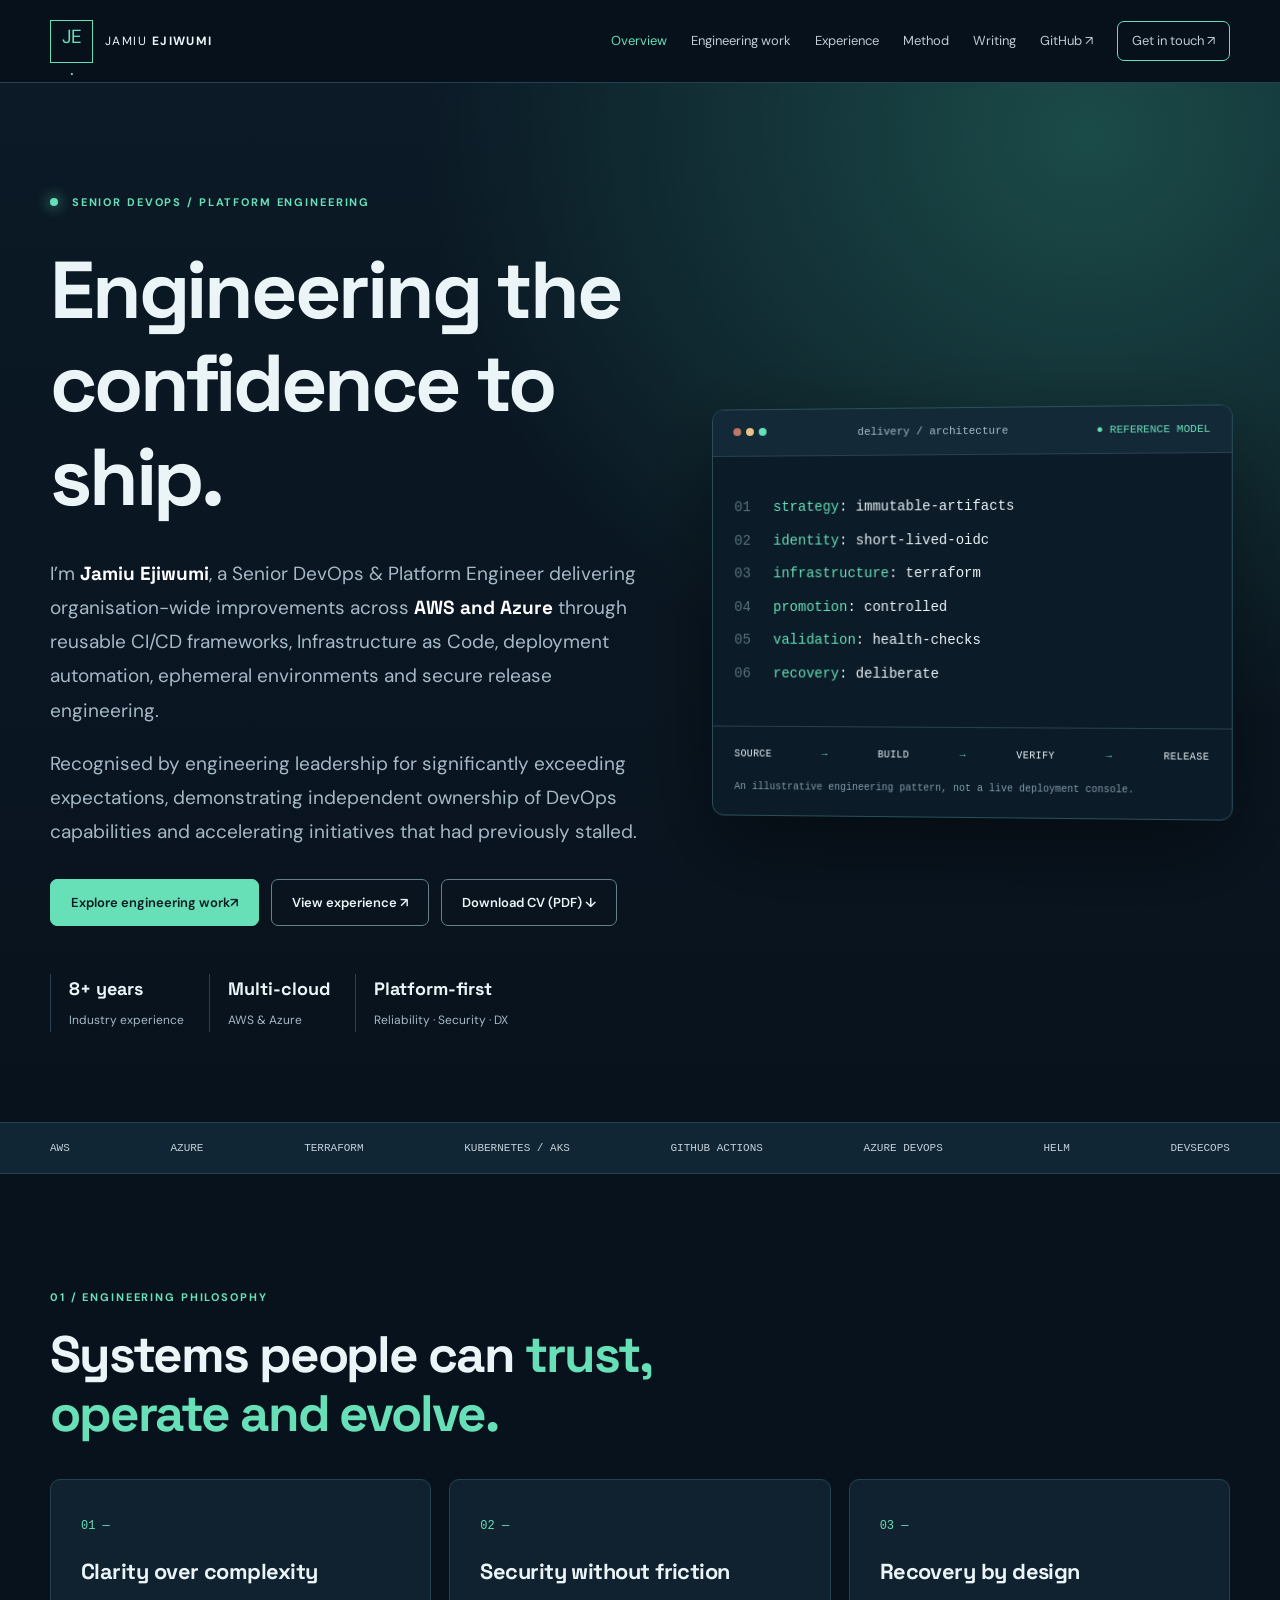
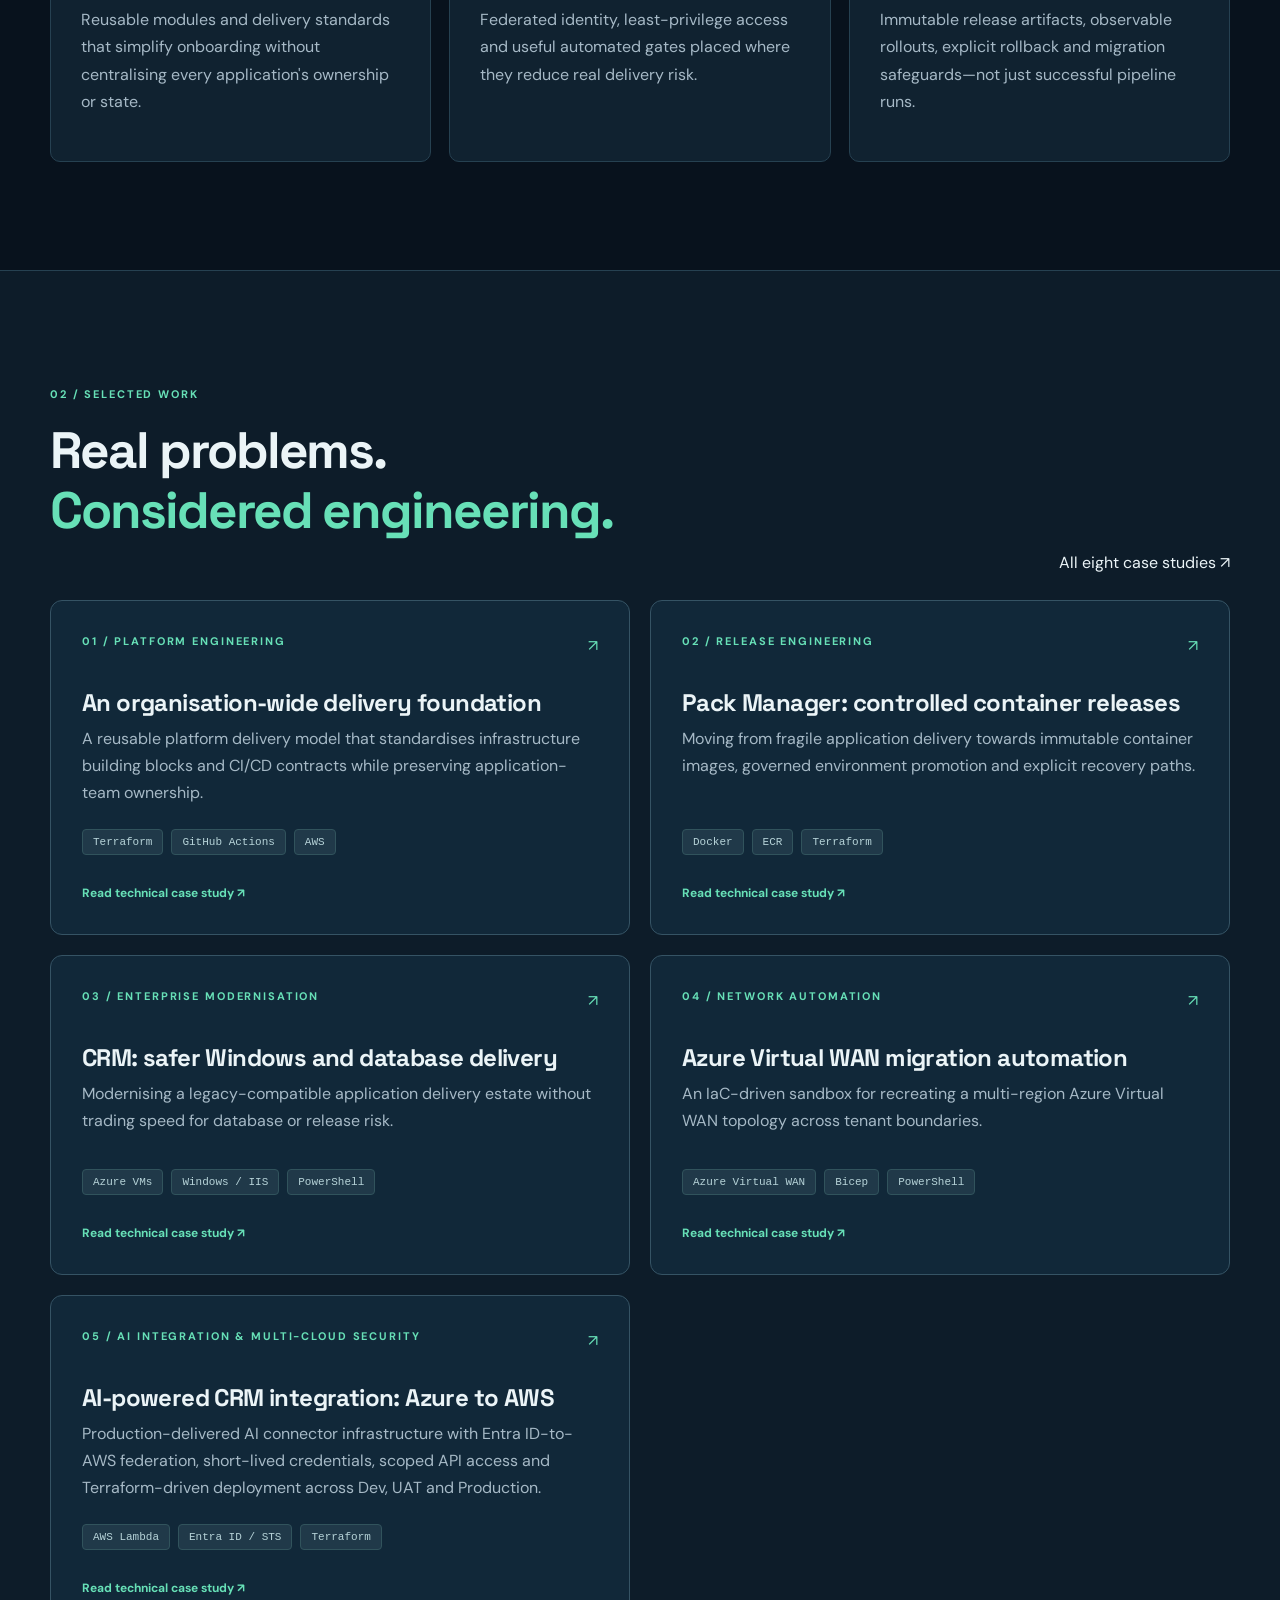
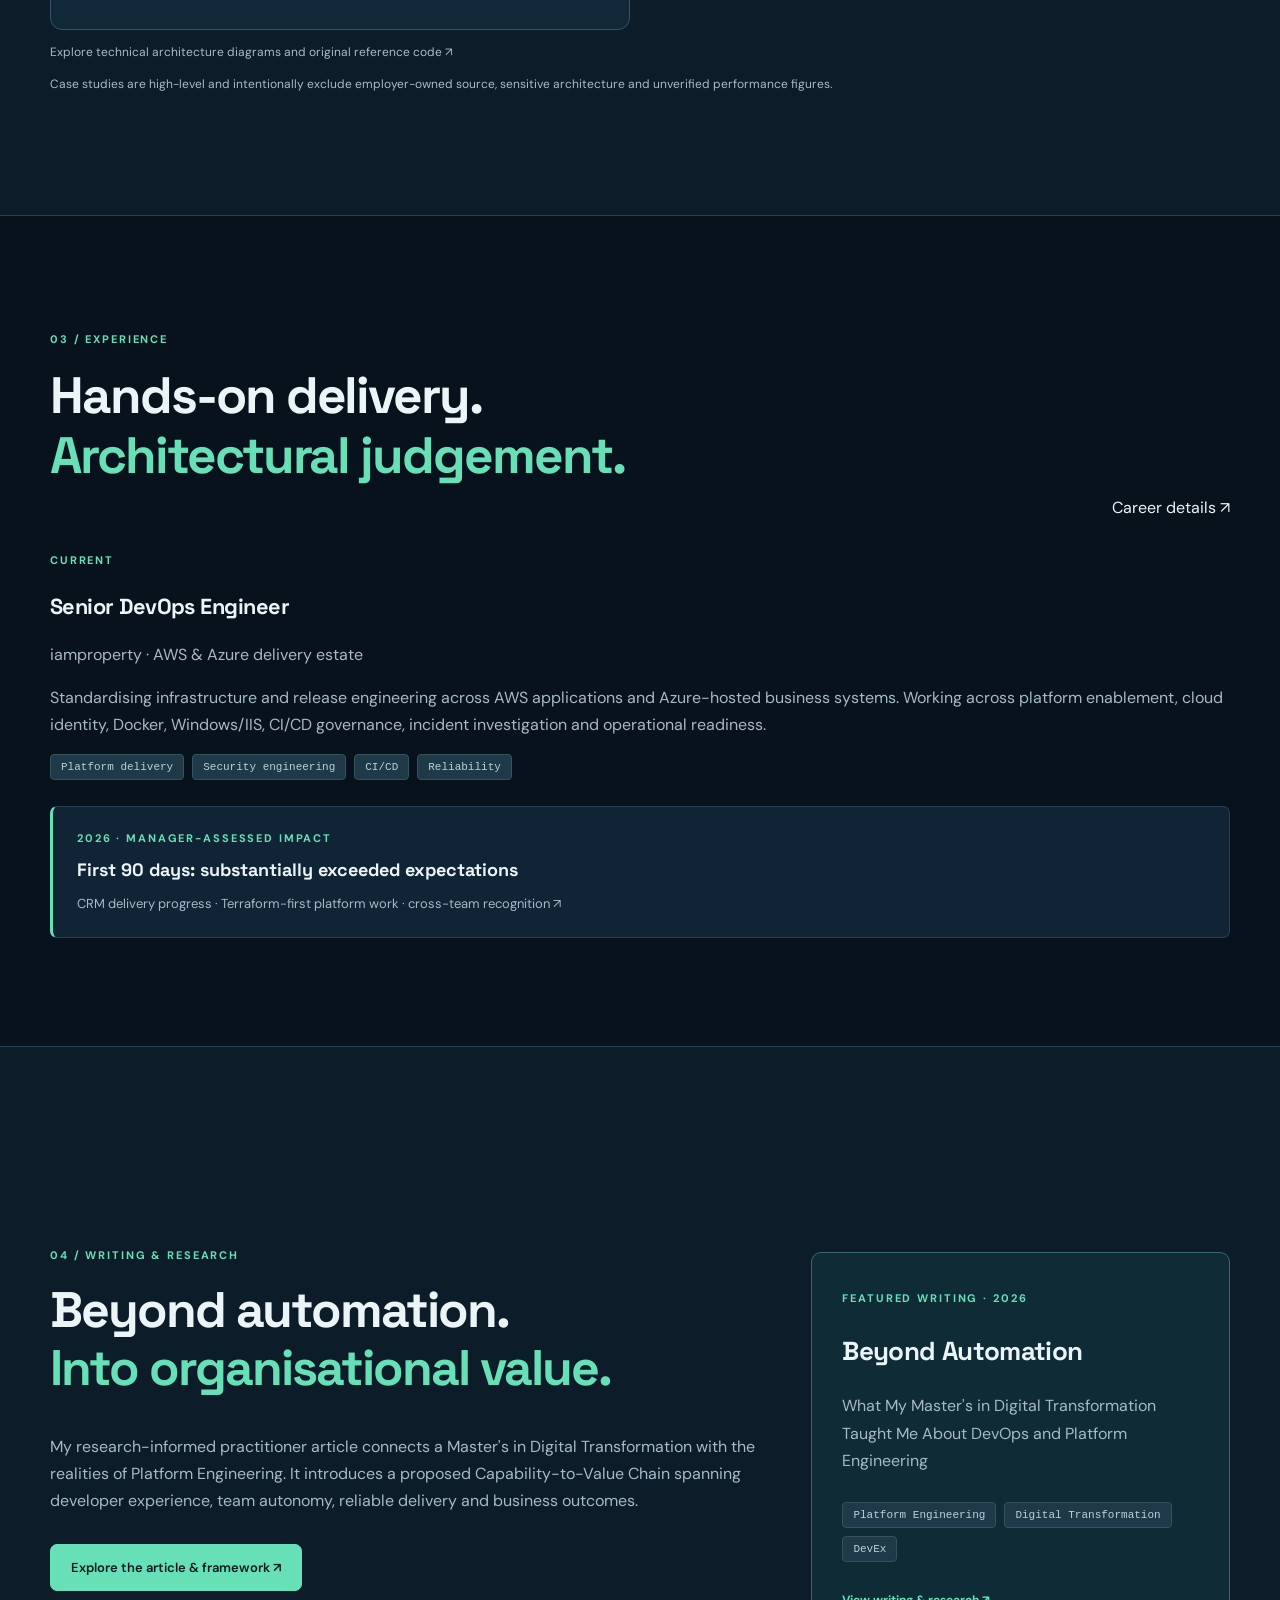
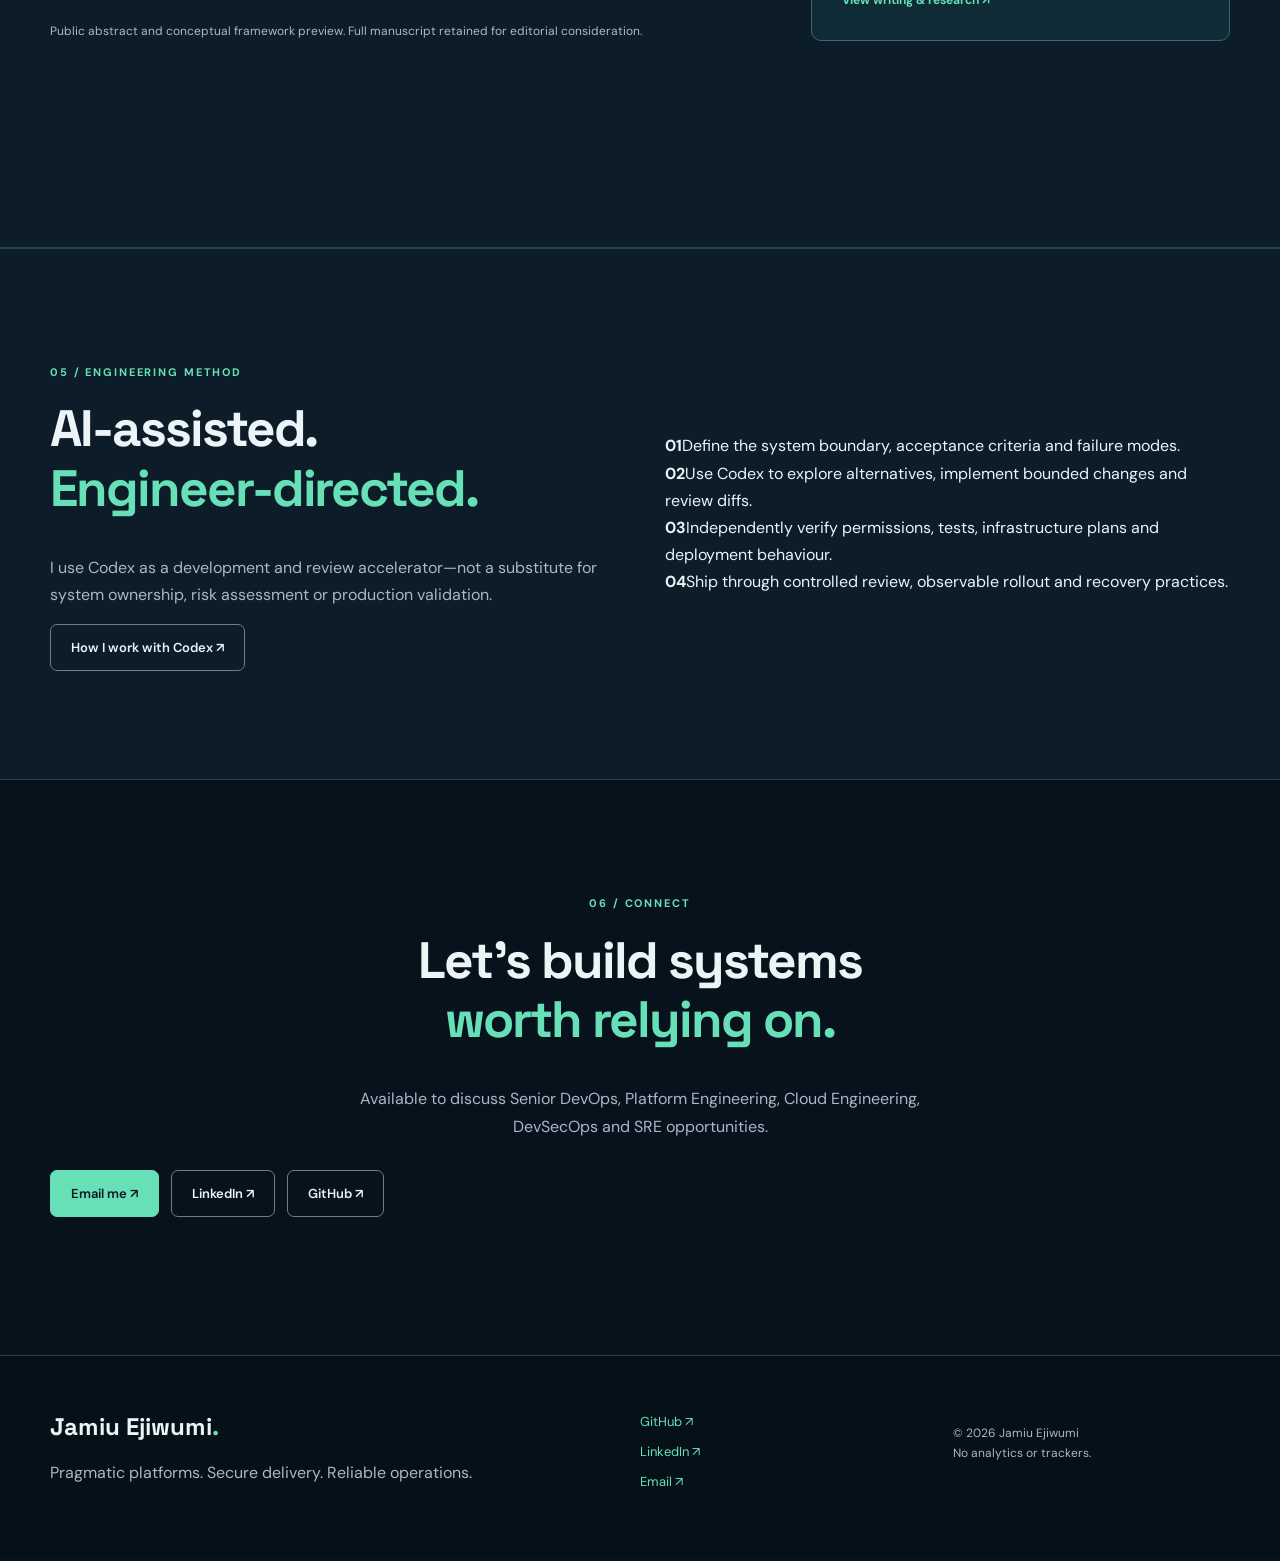
==== commit ebea8ec2: "feat(portfolio): add writing and research feature with value-chain preview" ====
--- a/index.html
+++ b/index.html
@@ -1 +1 @@
-<!doctype html><html lang="en-GB"><head><meta charset="utf-8"><meta name="viewport" content="width=device-width,initial-scale=1"><meta name="description" content="Senior DevOps and Platform Engineer. AWS, Azure, Kubernetes, Terraform, security, CI/CD and selected engineering case studies."><meta name="theme-color" content="#07111b"><meta property="og:type" content="website"><meta property="og:title" content="Jamiu Ejiwumi | Senior DevOps &amp; Platform Engineer"><meta property="og:description" content="Senior DevOps and Platform Engineer. AWS, Azure, Kubernetes, Terraform, security, CI/CD and selected engineering case studies."><meta property="og:image" content="https://jamiuejiwumi.github.io/assets/social-card.svg"><meta name="twitter:card" content="summary_large_image"><link rel="icon" type="image/svg+xml" href="assets/favicon.svg"><link rel="canonical" href="https://jamiuejiwumi.github.io/index.html"><link rel="stylesheet" href="styles.css"><script src="script.js" defer></script><title>Jamiu Ejiwumi | Senior DevOps &amp; Platform Engineer</title><script type="application/ld+json">{"@context": "https://schema.org", "@type": "Person", "name": "Jamiu Ejiwumi", "jobTitle": "Senior DevOps & Platform Engineer", "url": "https://jamiuejiwumi.github.io/", "sameAs": ["https://github.com/JamiuEjiwumi", "https://www.linkedin.com/in/jamiuejiwumi/"], "knowsAbout": ["AWS", "Azure", "Terraform", "Kubernetes", "Platform Engineering", "CI/CD", "DevSecOps"]}</script></head><body><a class="skip" href="#main">Skip to content</a><header class="header"><div class="container navigation"><a href="index.html" class="identity"><span class="monogram">JE<span class="glyph">.</span></span><span>JAMIU <b>EJIWUMI</b></span></a><button class="menu-toggle" aria-controls="nav" aria-expanded="false" aria-label="Toggle navigation">Menu <span>☰</span></button><nav id="nav" aria-label="Primary navigation"><a class="active" href="index.html">Overview</a><a class="" href="work.html">Engineering work</a><a class="" href="experience.html">Experience</a><a class="" href="method.html">Method</a><a href="https://github.com/JamiuEjiwumi" target="_blank" rel="noopener noreferrer">GitHub ↗</a><a class="nav-contact" href="mailto:jamiu.ejiwumi@gmail.com">Get in touch ↗</a></nav></div></header><main id="main"><div class="ambient"><div class="container hero"><div class="hero-text"><div class="eyebrow"><span class="pulse"></span> SENIOR DEVOPS / PLATFORM ENGINEERING</div><h1>Engineering the <span class="highlight">confidence</span> to ship.</h1><p class="lead">I’m <strong>Jamiu Ejiwumi</strong>, a Senior DevOps &amp; Platform Engineer delivering organisation-wide improvements across <strong>AWS and Azure</strong> through reusable CI/CD frameworks, Infrastructure as Code, deployment automation, ephemeral environments and secure release engineering.</p><p class="lead lead-recognition">Recognised by engineering leadership for significantly exceeding expectations, demonstrating independent ownership of DevOps capabilities and accelerating initiatives that had previously stalled.</p><div class="buttons"><a class="btn primary" href="work.html">Explore engineering work <span>↗</span></a><a class="btn outline" href="experience.html">View experience ↗</a><a class="btn outline" href="assets/Jamiu_Ejiwumi_Senior_DevOps_CV.pdf" download>Download CV (PDF) ↓</a></div><div class="hero-stats"><div><strong>8+ years</strong><span>Industry experience</span></div><div><strong>Multi-cloud</strong><span>AWS & Azure</span></div><div><strong>Platform-first</strong><span>Reliability · Security · DX</span></div></div></div><div class="hero-display" aria-label="Illustrative delivery architecture"><div class="terminal-header"><span class="lights"><i></i><i></i><i></i></span><span>delivery / architecture</span><span class="online">● REFERENCE MODEL</span></div><div class="code-window"><div class="line"><span class="line-no">01</span><span class="teal">strategy</span>: immutable-artifacts</div><div class="line"><span class="line-no">02</span><span class="teal">identity</span>: short-lived-oidc</div><div class="line"><span class="line-no">03</span><span class="teal">infrastructure</span>: terraform</div><div class="line"><span class="line-no">04</span><span class="teal">promotion</span>: controlled</div><div class="line"><span class="line-no">05</span><span class="teal">validation</span>: health-checks</div><div class="line"><span class="line-no">06</span><span class="teal">recovery</span>: deliberate</div></div><div class="flow-line"><span>SOURCE</span><b>→</b><span>BUILD</span><b>→</b><span>VERIFY</span><b>→</b><span>RELEASE</span></div><div class="terminal-caption">An illustrative engineering pattern, not a live deployment console.</div></div></div></div><div class="ticker"><div class="container"><span>AWS</span><span>AZURE</span><span>TERRAFORM</span><span>KUBERNETES / AKS</span><span>GITHUB ACTIONS</span><span>AZURE DEVOPS</span><span>HELM</span><span>DEVSECOPS</span></div></div><section class="section container"><div class="section-top"><span class="section-count">01 / ENGINEERING PHILOSOPHY</span><h2>Systems people can <em>trust, operate and evolve.</em></h2></div><div class="three-values"><div><span class="value-num">01 —</span><h3>Clarity over complexity</h3><p>Reusable modules and delivery standards that simplify onboarding without centralising every application's ownership or state.</p></div><div><span class="value-num">02 —</span><h3>Security without friction</h3><p>Federated identity, least-privilege access and useful automated gates placed where they reduce real delivery risk.</p></div><div><span class="value-num">03 —</span><h3>Recovery by design</h3><p>Immutable release artifacts, observable rollouts, explicit rollback and migration safeguards—not just successful pipeline runs.</p></div></div></section><section class="section section-contrast"><div class="container"><div class="section-headline"><div><span class="section-count">02 / SELECTED WORK</span><h2>Real problems.<br><em>Considered engineering.</em></h2></div><a class="text-link" href="work.html">All eight case studies ↗</a></div><div class="work-grid"><a href="work.html#platform" class="work-card"><div class="card-top"><span class="label">01 / PLATFORM ENGINEERING</span><span class="arrow">↗</span></div><h3>An organisation-wide delivery foundation</h3><p>A reusable platform delivery model that standardises infrastructure building blocks and CI/CD contracts while preserving application-team ownership.</p><div class="tags"><span>Terraform</span><span>GitHub Actions</span><span>AWS</span></div><span class="view-link">Read technical case study <span>↗</span></span></a><a href="work.html#packmanager" class="work-card"><div class="card-top"><span class="label">02 / RELEASE ENGINEERING</span><span class="arrow">↗</span></div><h3>Pack Manager: controlled container releases</h3><p>Moving from fragile application delivery towards immutable container images, governed environment promotion and explicit recovery paths.</p><div class="tags"><span>Docker</span><span>ECR</span><span>Terraform</span></div><span class="view-link">Read technical case study <span>↗</span></span></a><a href="work.html#crm" class="work-card"><div class="card-top"><span class="label">03 / ENTERPRISE MODERNISATION</span><span class="arrow">↗</span></div><h3>CRM: safer Windows and database delivery</h3><p>Modernising a legacy-compatible application delivery estate without trading speed for database or release risk.</p><div class="tags"><span>Azure VMs</span><span>Windows / IIS</span><span>PowerShell</span></div><span class="view-link">Read technical case study <span>↗</span></span></a><a href="work.html#vwan" class="work-card"><div class="card-top"><span class="label">04 / NETWORK AUTOMATION</span><span class="arrow">↗</span></div><h3>Azure Virtual WAN migration automation</h3><p>An IaC-driven sandbox for recreating a multi-region Azure Virtual WAN topology across tenant boundaries.</p><div class="tags"><span>Azure Virtual WAN</span><span>Bicep</span><span>PowerShell</span></div><span class="view-link">Read technical case study <span>↗</span></span></a><a href="work.html#ai-crm" class="work-card"><div class="card-top"><span class="label">05 / AI INTEGRATION &amp; MULTI-CLOUD SECURITY</span><span class="arrow">↗</span></div><h3>AI-powered CRM integration: Azure to AWS</h3><p>Production-delivered AI connector infrastructure with Entra ID-to-AWS federation, short-lived credentials, scoped API access and Terraform-driven deployment across Dev, UAT and Production.</p><div class="tags"><span>AWS Lambda</span><span>Entra ID / STS</span><span>Terraform</span></div><span class="view-link">Read technical case study <span>↗</span></span></a></div><p class="note"><a class="text-link" href="evidence.html">Explore technical architecture diagrams and original reference code ↗</a></p><p class="note">Case studies are high-level and intentionally exclude employer-owned source, sensitive architecture and unverified performance figures.</p></div></section><section class="section container"><div class="section-headline"><div><span class="section-count">03 / EXPERIENCE</span><h2>Hands-on delivery.<br><em>Architectural judgement.</em></h2></div><a href="experience.html" class="text-link">Career details ↗</a></div><div class="experience-feature"><div><span class="micro">CURRENT</span><h3>Senior DevOps Engineer</h3><p class="subdued">iamproperty · AWS & Azure delivery estate</p></div><div><p>Standardising infrastructure and release engineering across AWS applications and Azure-hosted business systems. Working across platform enablement, cloud identity, Docker, Windows/IIS, CI/CD governance, incident investigation and operational readiness.</p><div class="tags"><span>Platform delivery</span><span>Security engineering</span><span>CI/CD</span><span>Reliability</span></div></div></div><a class="recognition-teaser" href="experience.html#recognition"><span class="micro">2026 · MANAGER-ASSESSED IMPACT</span><strong>First 90 days: substantially exceeded expectations</strong><span>CRM delivery progress · Terraform-first platform work · cross-team recognition ↗</span></a></section><section class="section section-contrast"><div class="container split-section"><div><span class="section-count">04 / ENGINEERING METHOD</span><h2>AI-assisted.<br><em>Engineer-directed.</em></h2><p class="lead-small">I use Codex as a development and review accelerator—not a substitute for system ownership, risk assessment or production validation.</p><a class="btn outline" href="method.html">How I work with Codex ↗</a></div><div class="process-steps"><div><b>01</b><span>Define the system boundary, acceptance criteria and failure modes.</span></div><div><b>02</b><span>Use Codex to explore alternatives, implement bounded changes and review diffs.</span></div><div><b>03</b><span>Independently verify permissions, tests, infrastructure plans and deployment behaviour.</span></div><div><b>04</b><span>Ship through controlled review, observable rollout and recovery practices.</span></div></div></div></section><section class="section container cta"><span class="section-count">05 / CONNECT</span><h2>Let's build systems<br><em>worth relying on.</em></h2><p>Available to discuss Senior DevOps, Platform Engineering, Cloud Engineering, DevSecOps and SRE opportunities.</p><div class="buttons"><a class="btn primary" href="mailto:jamiu.ejiwumi@gmail.com">Email me ↗</a><a class="btn outline" href="https://www.linkedin.com/in/jamiuejiwumi/" target="_blank" rel="noopener noreferrer">LinkedIn ↗</a><a class="btn outline" href="https://github.com/JamiuEjiwumi" target="_blank" rel="noopener noreferrer">GitHub ↗</a></div></section></main><footer class="footer"><div class="container foot-grid"><div><a href="index.html" class="foot-brand">Jamiu Ejiwumi<span class="glyph">.</span></a><p>Pragmatic platforms. Secure delivery. Reliable operations.</p></div><div class="foot-links"><a href="https://github.com/JamiuEjiwumi" target="_blank" rel="noopener noreferrer">GitHub ↗</a><a href="https://www.linkedin.com/in/jamiuejiwumi/" target="_blank" rel="noopener noreferrer">LinkedIn ↗</a><a href="mailto:jamiu.ejiwumi@gmail.com">Email ↗</a></div><p class="foot-end">© <span id="year">2026</span> Jamiu Ejiwumi<br>No analytics or trackers.</p></div></footer></body></html>+<!doctype html><html lang="en-GB"><head><meta charset="utf-8"><meta name="viewport" content="width=device-width,initial-scale=1"><meta name="description" content="Senior DevOps and Platform Engineer. AWS, Azure, Kubernetes, Terraform, security, CI/CD and selected engineering case studies."><meta name="theme-color" content="#07111b"><meta property="og:type" content="website"><meta property="og:title" content="Jamiu Ejiwumi | Senior DevOps &amp; Platform Engineer"><meta property="og:description" content="Senior DevOps and Platform Engineer. AWS, Azure, Kubernetes, Terraform, security, CI/CD and selected engineering case studies."><meta property="og:image" content="https://jamiuejiwumi.github.io/assets/social-card.svg"><meta name="twitter:card" content="summary_large_image"><link rel="icon" type="image/svg+xml" href="assets/favicon.svg"><link rel="canonical" href="https://jamiuejiwumi.github.io/index.html"><link rel="stylesheet" href="styles.css"><script src="script.js" defer></script><title>Jamiu Ejiwumi | Senior DevOps &amp; Platform Engineer</title><script type="application/ld+json">{"@context": "https://schema.org", "@type": "Person", "name": "Jamiu Ejiwumi", "jobTitle": "Senior DevOps & Platform Engineer", "url": "https://jamiuejiwumi.github.io/", "sameAs": ["https://github.com/JamiuEjiwumi", "https://www.linkedin.com/in/jamiuejiwumi/"], "knowsAbout": ["AWS", "Azure", "Terraform", "Kubernetes", "Platform Engineering", "CI/CD", "DevSecOps"]}</script></head><body><a class="skip" href="#main">Skip to content</a><header class="header"><div class="container navigation"><a href="index.html" class="identity"><span class="monogram">JE<span class="glyph">.</span></span><span>JAMIU <b>EJIWUMI</b></span></a><button class="menu-toggle" aria-controls="nav" aria-expanded="false" aria-label="Toggle navigation">Menu <span>☰</span></button><nav id="nav" aria-label="Primary navigation"><a class="active" href="index.html">Overview</a><a class="" href="work.html">Engineering work</a><a class="" href="experience.html">Experience</a><a class="" href="method.html">Method</a><a href="writing.html">Writing</a><a href="https://github.com/JamiuEjiwumi" target="_blank" rel="noopener noreferrer">GitHub ↗</a><a class="nav-contact" href="mailto:jamiu.ejiwumi@gmail.com">Get in touch ↗</a></nav></div></header><main id="main"><div class="ambient"><div class="container hero"><div class="hero-text"><div class="eyebrow"><span class="pulse"></span> SENIOR DEVOPS / PLATFORM ENGINEERING</div><h1>Engineering the <span class="highlight">confidence</span> to ship.</h1><p class="lead">I’m <strong>Jamiu Ejiwumi</strong>, a Senior DevOps &amp; Platform Engineer delivering organisation-wide improvements across <strong>AWS and Azure</strong> through reusable CI/CD frameworks, Infrastructure as Code, deployment automation, ephemeral environments and secure release engineering.</p><p class="lead lead-recognition">Recognised by engineering leadership for significantly exceeding expectations, demonstrating independent ownership of DevOps capabilities and accelerating initiatives that had previously stalled.</p><div class="buttons"><a class="btn primary" href="work.html">Explore engineering work <span>↗</span></a><a class="btn outline" href="experience.html">View experience ↗</a><a class="btn outline" href="assets/Jamiu_Ejiwumi_Senior_DevOps_CV.pdf" download>Download CV (PDF) ↓</a></div><div class="hero-stats"><div><strong>8+ years</strong><span>Industry experience</span></div><div><strong>Multi-cloud</strong><span>AWS & Azure</span></div><div><strong>Platform-first</strong><span>Reliability · Security · DX</span></div></div></div><div class="hero-display" aria-label="Illustrative delivery architecture"><div class="terminal-header"><span class="lights"><i></i><i></i><i></i></span><span>delivery / architecture</span><span class="online">● REFERENCE MODEL</span></div><div class="code-window"><div class="line"><span class="line-no">01</span><span class="teal">strategy</span>: immutable-artifacts</div><div class="line"><span class="line-no">02</span><span class="teal">identity</span>: short-lived-oidc</div><div class="line"><span class="line-no">03</span><span class="teal">infrastructure</span>: terraform</div><div class="line"><span class="line-no">04</span><span class="teal">promotion</span>: controlled</div><div class="line"><span class="line-no">05</span><span class="teal">validation</span>: health-checks</div><div class="line"><span class="line-no">06</span><span class="teal">recovery</span>: deliberate</div></div><div class="flow-line"><span>SOURCE</span><b>→</b><span>BUILD</span><b>→</b><span>VERIFY</span><b>→</b><span>RELEASE</span></div><div class="terminal-caption">An illustrative engineering pattern, not a live deployment console.</div></div></div></div><div class="ticker"><div class="container"><span>AWS</span><span>AZURE</span><span>TERRAFORM</span><span>KUBERNETES / AKS</span><span>GITHUB ACTIONS</span><span>AZURE DEVOPS</span><span>HELM</span><span>DEVSECOPS</span></div></div><section class="section container"><div class="section-top"><span class="section-count">01 / ENGINEERING PHILOSOPHY</span><h2>Systems people can <em>trust, operate and evolve.</em></h2></div><div class="three-values"><div><span class="value-num">01 —</span><h3>Clarity over complexity</h3><p>Reusable modules and delivery standards that simplify onboarding without centralising every application's ownership or state.</p></div><div><span class="value-num">02 —</span><h3>Security without friction</h3><p>Federated identity, least-privilege access and useful automated gates placed where they reduce real delivery risk.</p></div><div><span class="value-num">03 —</span><h3>Recovery by design</h3><p>Immutable release artifacts, observable rollouts, explicit rollback and migration safeguards—not just successful pipeline runs.</p></div></div></section><section class="section section-contrast"><div class="container"><div class="section-headline"><div><span class="section-count">02 / SELECTED WORK</span><h2>Real problems.<br><em>Considered engineering.</em></h2></div><a class="text-link" href="work.html">All eight case studies ↗</a></div><div class="work-grid"><a href="work.html#platform" class="work-card"><div class="card-top"><span class="label">01 / PLATFORM ENGINEERING</span><span class="arrow">↗</span></div><h3>An organisation-wide delivery foundation</h3><p>A reusable platform delivery model that standardises infrastructure building blocks and CI/CD contracts while preserving application-team ownership.</p><div class="tags"><span>Terraform</span><span>GitHub Actions</span><span>AWS</span></div><span class="view-link">Read technical case study <span>↗</span></span></a><a href="work.html#packmanager" class="work-card"><div class="card-top"><span class="label">02 / RELEASE ENGINEERING</span><span class="arrow">↗</span></div><h3>Pack Manager: controlled container releases</h3><p>Moving from fragile application delivery towards immutable container images, governed environment promotion and explicit recovery paths.</p><div class="tags"><span>Docker</span><span>ECR</span><span>Terraform</span></div><span class="view-link">Read technical case study <span>↗</span></span></a><a href="work.html#crm" class="work-card"><div class="card-top"><span class="label">03 / ENTERPRISE MODERNISATION</span><span class="arrow">↗</span></div><h3>CRM: safer Windows and database delivery</h3><p>Modernising a legacy-compatible application delivery estate without trading speed for database or release risk.</p><div class="tags"><span>Azure VMs</span><span>Windows / IIS</span><span>PowerShell</span></div><span class="view-link">Read technical case study <span>↗</span></span></a><a href="work.html#vwan" class="work-card"><div class="card-top"><span class="label">04 / NETWORK AUTOMATION</span><span class="arrow">↗</span></div><h3>Azure Virtual WAN migration automation</h3><p>An IaC-driven sandbox for recreating a multi-region Azure Virtual WAN topology across tenant boundaries.</p><div class="tags"><span>Azure Virtual WAN</span><span>Bicep</span><span>PowerShell</span></div><span class="view-link">Read technical case study <span>↗</span></span></a><a href="work.html#ai-crm" class="work-card"><div class="card-top"><span class="label">05 / AI INTEGRATION &amp; MULTI-CLOUD SECURITY</span><span class="arrow">↗</span></div><h3>AI-powered CRM integration: Azure to AWS</h3><p>Production-delivered AI connector infrastructure with Entra ID-to-AWS federation, short-lived credentials, scoped API access and Terraform-driven deployment across Dev, UAT and Production.</p><div class="tags"><span>AWS Lambda</span><span>Entra ID / STS</span><span>Terraform</span></div><span class="view-link">Read technical case study <span>↗</span></span></a></div><p class="note"><a class="text-link" href="evidence.html">Explore technical architecture diagrams and original reference code ↗</a></p><p class="note">Case studies are high-level and intentionally exclude employer-owned source, sensitive architecture and unverified performance figures.</p></div></section><section class="section container"><div class="section-headline"><div><span class="section-count">03 / EXPERIENCE</span><h2>Hands-on delivery.<br><em>Architectural judgement.</em></h2></div><a href="experience.html" class="text-link">Career details ↗</a></div><div class="experience-feature"><div><span class="micro">CURRENT</span><h3>Senior DevOps Engineer</h3><p class="subdued">iamproperty · AWS & Azure delivery estate</p></div><div><p>Standardising infrastructure and release engineering across AWS applications and Azure-hosted business systems. Working across platform enablement, cloud identity, Docker, Windows/IIS, CI/CD governance, incident investigation and operational readiness.</p><div class="tags"><span>Platform delivery</span><span>Security engineering</span><span>CI/CD</span><span>Reliability</span></div></div></div><a class="recognition-teaser" href="experience.html#recognition"><span class="micro">2026 · MANAGER-ASSESSED IMPACT</span><strong>First 90 days: substantially exceeded expectations</strong><span>CRM delivery progress · Terraform-first platform work · cross-team recognition ↗</span></a></section><section class="section section-contrast" id="writing"><div class="container writing-home"><div><span class="section-count">04 / WRITING &amp; RESEARCH</span><h2>Beyond automation.<br><em>Into organisational value.</em></h2><p>My research-informed practitioner article connects a Master's in Digital Transformation with the realities of Platform Engineering. It introduces a proposed Capability-to-Value Chain spanning developer experience, team autonomy, reliable delivery and business outcomes.</p><div class="buttons"><a class="btn primary" href="writing.html">Explore the article &amp; framework ↗</a></div><p class="note">Public abstract and conceptual framework preview. Full manuscript retained for editorial consideration.</p></div><div class="writing-home-aside"><span class="micro">FEATURED WRITING · 2026</span><h3>Beyond Automation</h3><p>What My Master's in Digital Transformation Taught Me About DevOps and Platform Engineering</p><div class="tags"><span>Platform Engineering</span><span>Digital Transformation</span><span>DevEx</span></div><a href="writing.html" class="view-link">View writing &amp; research ↗</a></div></div></section><section class="section section-contrast"><div class="container split-section"><div><span class="section-count">05 / ENGINEERING METHOD</span><h2>AI-assisted.<br><em>Engineer-directed.</em></h2><p class="lead-small">I use Codex as a development and review accelerator—not a substitute for system ownership, risk assessment or production validation.</p><a class="btn outline" href="method.html">How I work with Codex ↗</a></div><div class="process-steps"><div><b>01</b><span>Define the system boundary, acceptance criteria and failure modes.</span></div><div><b>02</b><span>Use Codex to explore alternatives, implement bounded changes and review diffs.</span></div><div><b>03</b><span>Independently verify permissions, tests, infrastructure plans and deployment behaviour.</span></div><div><b>04</b><span>Ship through controlled review, observable rollout and recovery practices.</span></div></div></div></section><section class="section container cta"><span class="section-count">06 / CONNECT</span><h2>Let's build systems<br><em>worth relying on.</em></h2><p>Available to discuss Senior DevOps, Platform Engineering, Cloud Engineering, DevSecOps and SRE opportunities.</p><div class="buttons"><a class="btn primary" href="mailto:jamiu.ejiwumi@gmail.com">Email me ↗</a><a class="btn outline" href="https://www.linkedin.com/in/jamiuejiwumi/" target="_blank" rel="noopener noreferrer">LinkedIn ↗</a><a class="btn outline" href="https://github.com/JamiuEjiwumi" target="_blank" rel="noopener noreferrer">GitHub ↗</a></div></section></main><footer class="footer"><div class="container foot-grid"><div><a href="index.html" class="foot-brand">Jamiu Ejiwumi<span class="glyph">.</span></a><p>Pragmatic platforms. Secure delivery. Reliable operations.</p></div><div class="foot-links"><a href="https://github.com/JamiuEjiwumi" target="_blank" rel="noopener noreferrer">GitHub ↗</a><a href="https://www.linkedin.com/in/jamiuejiwumi/" target="_blank" rel="noopener noreferrer">LinkedIn ↗</a><a href="mailto:jamiu.ejiwumi@gmail.com">Email ↗</a></div><p class="foot-end">© <span id="year">2026</span> Jamiu Ejiwumi<br>No analytics or trackers.</p></div></footer></body></html>
--- a/styles.css
+++ b/styles.css
@@ -40,3 +40,39 @@
 .recognition-teaser>span:last-child{color:var(--muted);font-size:13px}
 .recognition-teaser:hover,.recognition-teaser:focus-visible{border-color:var(--accent)}
 @media(max-width:760px){.recognition-grid{grid-template-columns:1fr}.recognition-highlight{padding:24px}}
+
+/* Public engineering evidence page */
+.evidence-layout{display:grid;gap:24px}.evidence-card{padding:clamp(20px,4vw,42px);border:1px solid var(--line);border-radius:10px;background:var(--panel)}.evidence-card h2{font-size:clamp(1.65rem,3vw,2.6rem);margin:.5em 0}.evidence-card p{max-width:850px}.diagram{margin:28px 0;display:flex;gap:12px;flex-wrap:wrap;align-items:center;padding:22px;border:1px solid var(--line);border-radius:8px;background:#081b28}.diagram span{display:inline-flex;align-items:center;min-height:58px;padding:14px;border:1px solid #467e84;background:#12333c;border-radius:8px;font:600 12px/1.4 'DM Sans',sans-serif}.diagram b{color:var(--accent)}@media(max-width:670px){.diagram{gap:8px;padding:13px}.diagram span{min-height:46px;padding:9px}}
+
+/* Writing & research: article preview and conceptual framework */
+.writing-banner{padding-bottom:48px}.writing-banner p{max-width:920px}
+.writing-feature{padding-top:50px}
+.writing-feature-header{display:flex;align-items:center;justify-content:space-between;gap:16px;flex-wrap:wrap;margin-bottom:26px}
+.writing-status{border:1px solid #467e84;color:#b7e5d7;border-radius:99px;padding:7px 12px;font:11px 'DM Sans',sans-serif}
+.writing-feature-grid{display:grid;grid-template-columns:minmax(0,1.5fr) minmax(260px,.78fr);gap:56px}
+.writing-feature h2{font-size:clamp(2rem,3.65vw,3.65rem);margin:0 0 24px;max-width:780px}
+.writing-deck{color:var(--accent);font-size:18px;line-height:1.5}
+.writing-actions{display:flex;gap:12px;flex-wrap:wrap;margin-top:28px}
+.writing-context{border:1px solid var(--line);background:var(--panel);padding:28px;border-radius:10px;align-self:start}
+.writing-context dl{margin:18px 0}.writing-context dl div{padding:11px 0;border-bottom:1px solid var(--line)}
+.writing-context dt{font:700 10px 'DM Sans',sans-serif;letter-spacing:.1em;text-transform:uppercase;color:var(--accent)}
+.writing-context dd{margin:5px 0 0;color:var(--text);font-size:14px;line-height:1.5}
+.value-chain{display:grid;grid-template-columns:repeat(7,minmax(0,1fr));gap:9px;list-style:none;padding:0;margin:30px 0 18px}
+.value-chain li{position:relative;display:flex;flex-direction:column;gap:13px;min-width:0;min-height:210px;background:#102b38;border:1px solid #35616c;border-radius:10px;padding:16px 12px}
+.value-chain li:not(:last-child):after{content:'→';color:var(--accent);position:absolute;right:-14px;top:42px;font-size:20px;z-index:1}
+.chain-index{font:700 12px 'Space Grotesk',sans-serif;color:var(--accent)}
+.value-chain strong{display:block;font-size:14px;line-height:1.4;letter-spacing:-.02em}
+.value-chain small{display:block;font-size:12px;line-height:1.6;color:var(--muted);margin-top:12px}
+.writing-framework-note{max-width:850px;margin-top:20px;font-size:13px;border-left:2px solid var(--accent);padding-left:17px}
+.writing-themes{margin-top:33px}
+.writing-academic{display:grid;grid-template-columns:1fr 1fr;gap:65px;align-items:start}
+.writing-academic h2{font-size:clamp(2rem,4vw,3.8rem)}
+.writing-home{display:grid;grid-template-columns:1.35fr .8fr;gap:55px;align-items:center;padding-block:85px}
+.writing-home h2{font-size:clamp(2rem,3.9vw,4rem)}
+.writing-home-aside{padding:30px;border:1px solid #3d6770;background:#0f2b35;border-radius:10px}
+.writing-home-aside h3{font-size:26px}
+.writing-home-aside .tags{margin-top:28px}
+@media(max-width:1050px){.value-chain{grid-template-columns:repeat(4,minmax(0,1fr))}.value-chain li{min-height:165px}.value-chain li:after{display:none}}
+@media(max-width:760px){.writing-feature-grid,.writing-academic,.writing-home{grid-template-columns:1fr;gap:25px}.writing-home{padding-block:60px}.value-chain{grid-template-columns:repeat(2,minmax(0,1fr))}.value-chain li{min-height:170px}.writing-context{padding:22px}}
+@media(max-width:420px){.value-chain{grid-template-columns:1fr}.value-chain li{min-height:unset;display:grid;grid-template-columns:35px 1fr}.value-chain small{margin-top:5px}.writing-feature h2{font-size:2rem}}
+@media print{.value-chain{grid-template-columns:repeat(2,1fr)}.value-chain li{min-height:110px}.writing-actions{display:none}}
